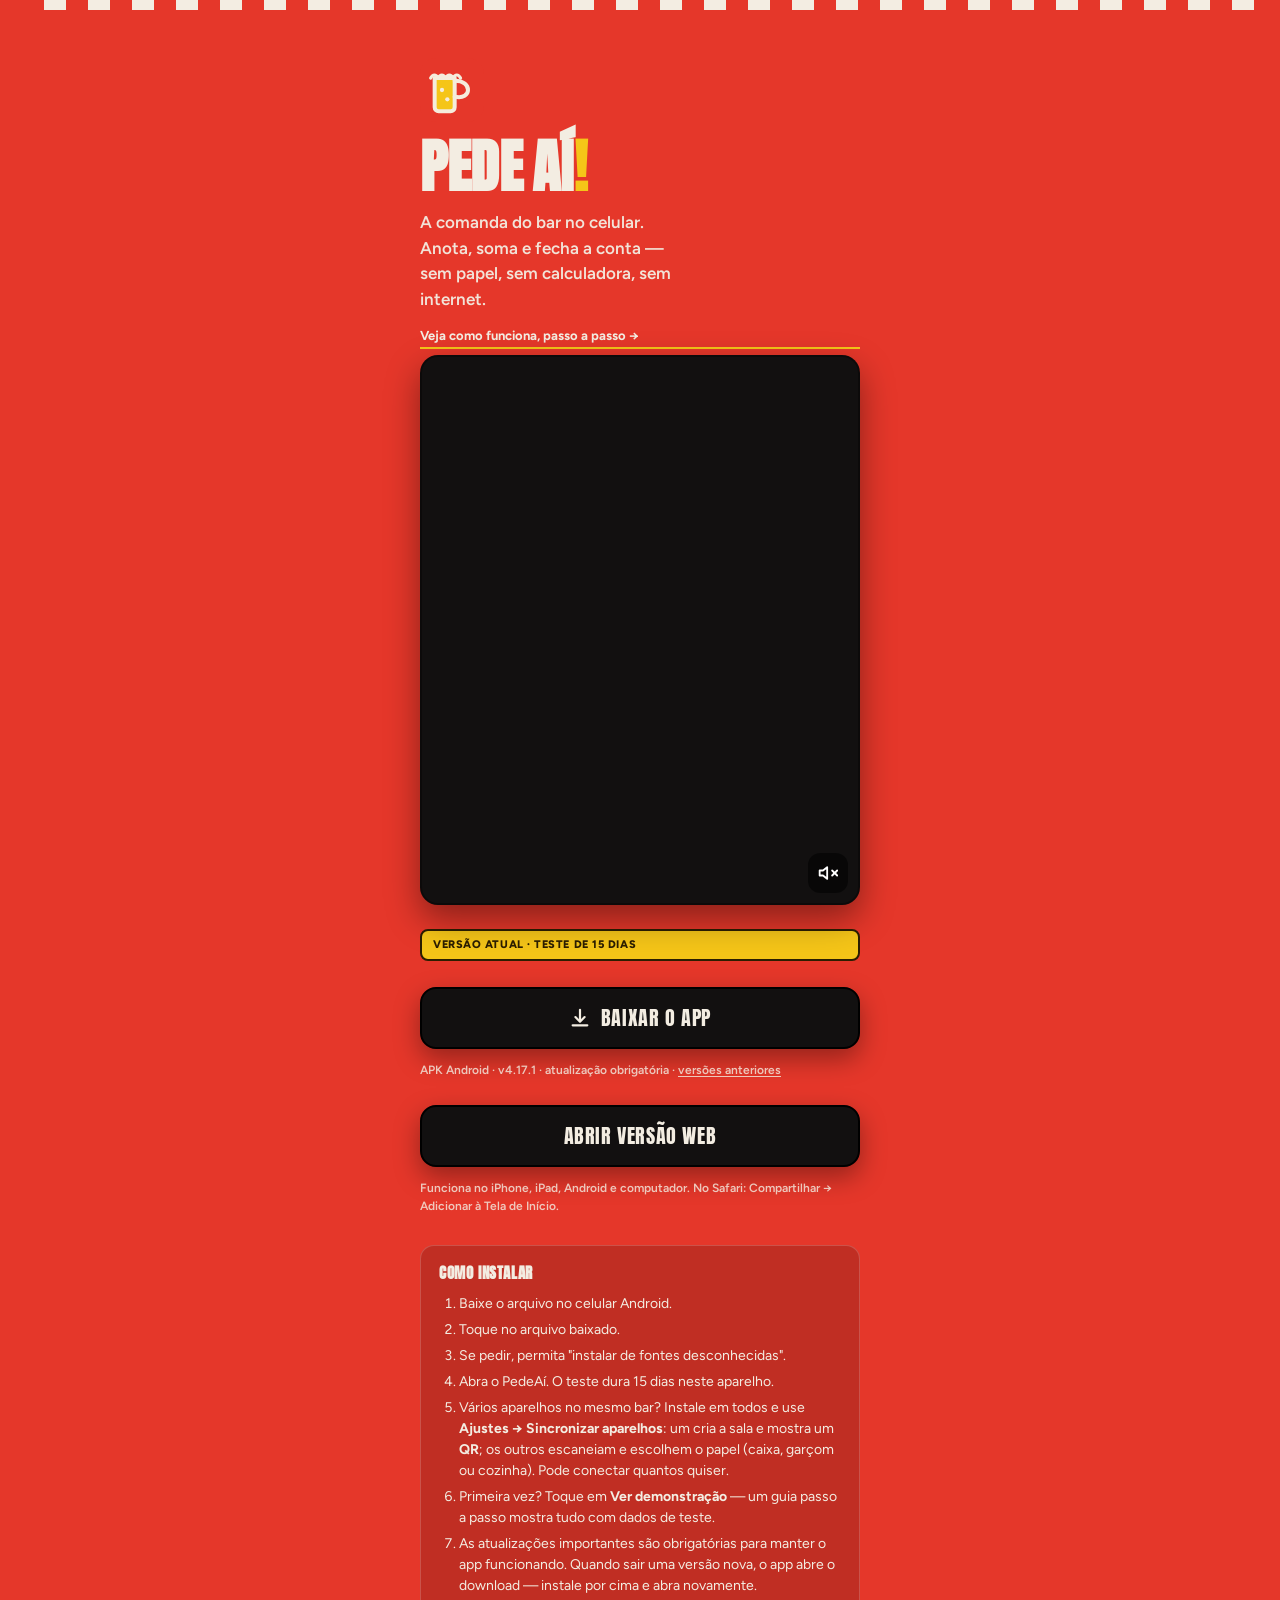
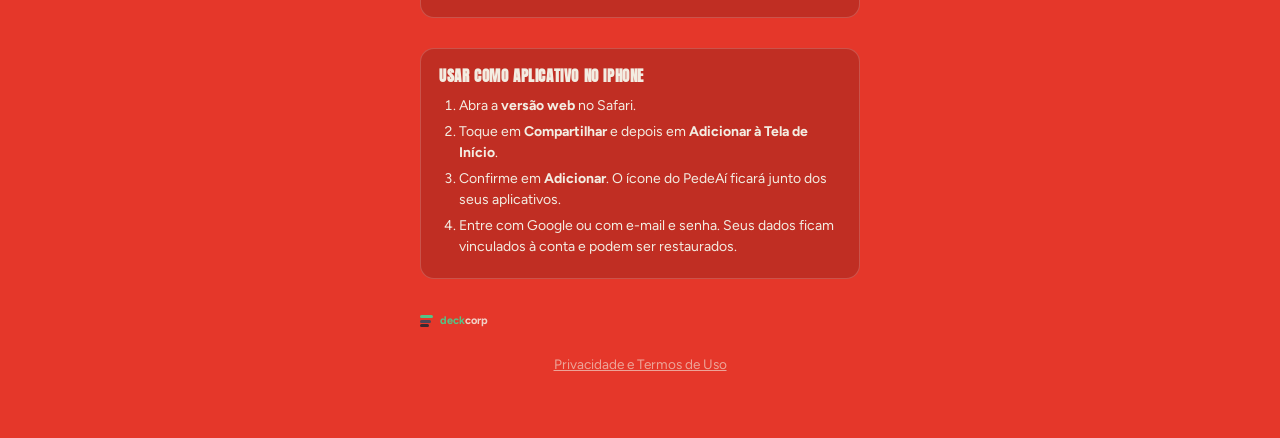
==== index.html @ 2c69c9e6 "release: publicar web 4.17.1 sem demo e com QR real" ====
<!doctype html>
<html lang="pt-BR">
<head>
<meta charset="utf-8" />
<meta name="viewport" content="width=device-width, initial-scale=1" />
<title>PedeAí — baixar</title>
<link rel="canonical" href="https://pedeai.deckcorp.com.br/" />
<meta name="description" content="PedeAí — comanda digital para Android e iPhone. Use pela web ou baixe o APK de teste." />
<meta name="theme-color" content="#e5372a" />
<link rel="manifest" href="manifest.webmanifest" />
<link rel="icon" href="icon.svg" type="image/svg+xml" />
<link rel="preconnect" href="https://fonts.googleapis.com" />
<link rel="preconnect" href="https://fonts.gstatic.com" crossorigin />
<link rel="stylesheet" href="https://fonts.googleapis.com/css2?family=Anton&family=Figtree:wght@400;600;700;800;900&display=swap" />
<style>
  :root { --red:#e5372a; --red-deep:#c22a1e; --ink:#121010; --bone:#f3ede2; --bone-dim:#c9beac; --yellow:#f5c518; --yellow-ink:#2c1e00; }
  * { box-sizing:border-box; -webkit-tap-highlight-color:transparent; }
  html,body { margin:0; min-height:100%; }
  body {
    background:var(--red); color:var(--bone);
    font-family:"Figtree",system-ui,-apple-system,"Segoe UI",Roboto,sans-serif;
    line-height:1.5; -webkit-font-smoothing:antialiased;
    display:flex; flex-direction:column; align-items:center;
    padding:0 22px calc(40px + env(safe-area-inset-bottom));
  }
  .awning { align-self:stretch; height:10px; background:repeating-linear-gradient(90deg,var(--red) 0 22px,#f3ede2 22px 44px); }
  main { width:100%; max-width:440px; flex:1; display:flex; flex-direction:column; justify-content:center; padding-top:48px; }
  .mark { width:64px; height:64px; }
  .promo { position:relative; width:100%; margin:6px 0 4px; border-radius:18px; overflow:hidden;
    border:2px solid rgba(0,0,0,.35); box-shadow:0 14px 34px rgba(0,0,0,.4); background:var(--ink); aspect-ratio:1080/1350; }
  .promo video { width:100%; height:100%; display:block; object-fit:cover; }
  .promo .sound { position:absolute; right:10px; bottom:10px; width:40px; height:40px; border-radius:12px;
    border:none; background:rgba(0,0,0,.55); color:#fff; display:grid; place-items:center; cursor:pointer; }
  .promo .sound svg { width:20px; height:20px; }
  h1 { font-family:"Anton",sans-serif; text-transform:uppercase; font-size:clamp(40px,12.5vw,58px); line-height:1; letter-spacing:-.005em; margin:16px 0 0; white-space:nowrap; }
  h1 .sp { margin-left:.16em; }
  h1 .bang { color:var(--yellow); margin-left:.02em; }
  .tag { font-size:17px; font-weight:600; margin:14px 0 0; max-width:24ch; opacity:.95; }
  .chip { display:inline-block; margin-top:20px; background:var(--yellow); color:var(--yellow-ink);
    font-weight:800; font-size:11px; text-transform:uppercase; letter-spacing:.05em; padding:6px 11px; border-radius:8px; border:2px solid var(--yellow-ink); }
  .btn {
    display:flex; align-items:center; justify-content:center; gap:10px;
    margin-top:26px; width:100%; min-height:62px; border-radius:16px;
    background:var(--ink); color:var(--bone); border:2px solid #000;
    font-family:"Anton",sans-serif; text-transform:uppercase; letter-spacing:.03em; font-size:20px;
    text-decoration:none; box-shadow:0 10px 26px rgba(0,0,0,.35); transition:transform .1s;
  }
  .btn:active { transform:translateY(2px) scale(.99); }
  .btn svg { width:22px; height:22px; }
  .meta { margin-top:12px; font-size:12px; opacity:.8; font-weight:600; }
  .meta a { color:inherit; text-decoration:underline; text-underline-offset:2px; }
  .how { margin-top:30px; background:rgba(0,0,0,.16); border:1px solid rgba(255,255,255,.18); border-radius:14px; padding:16px 18px; }
  .how h2 { font-family:"Anton",sans-serif; text-transform:uppercase; font-size:15px; letter-spacing:.04em; margin:0 0 8px; }
  .how ol { margin:0; padding-left:20px; font-size:14px; }
  .how li { margin:5px 0; }
  .guide-link { margin-top:14px; font-size:13px; font-weight:700; color:var(--bone); text-decoration:none; border-bottom:2px solid var(--yellow); padding-bottom:1px; }
  .foot { margin-top:34px; display:flex; align-items:center; gap:7px; font-size:11px; font-weight:700; opacity:.85; }
  .foot .dm { display:flex; flex-direction:column; gap:1.5px; }
  .foot .dm i { display:block; height:3px; border-radius:2px; }
  .foot .dm i:nth-child(1){ width:13px; background:#3ddc97; }
  .foot .dm i:nth-child(2){ width:11px; background:#33475e; }
  .foot .dm i:nth-child(3){ width:9px; background:#1c2733; }
  .foot .g { color:#3ddc97; }
  @media (prefers-reduced-motion:reduce){ .btn{transition:none} }
</style>
</head>
<body>
<div class="awning"></div>
<main>
  <svg class="mark" viewBox="0 0 48 48" aria-hidden="true">
    <rect width="48" height="48" rx="12" fill="#e5372a"/>
    <g stroke="#f5ecdc" stroke-width="3" stroke-linejoin="round" stroke-linecap="round" fill="none">
      <path d="M11 15h15v22a3 3 0 0 1-3 3h-9a3 3 0 0 1-3-3z" fill="#f5c518"/>
      <path d="M26 17c7 0 10 3.5 10 7s-3.5 6.5-10 5"/>
      <path d="M8 15c1.6-3 4-3 5.6 0 1.6-3 4-3 5.6 0 1.6-3 4-3 5.6 0 1.6-3 4-3 5.6 0" stroke-width="2.4"/>
      <circle cx="16.5" cy="24" r="1.6" fill="#f5ecdc" stroke="none"/>
      <circle cx="20.5" cy="31" r="1.6" fill="#f5ecdc" stroke="none"/>
    </g>
  </svg>
  <h1>Pede<span class="sp">A&iacute;<span class="bang">!</span></span></h1>
  <p class="tag">A comanda do bar no celular. Anota, soma e fecha a conta — sem papel, sem calculadora, sem internet.</p>
  <a class="guide-link" href="guia.html">Veja como funciona, passo a passo →</a>

  <div class="promo">
    <video id="promo" src="promo.mp4" poster="promo-poster.jpg" autoplay muted loop playsinline preload="metadata"></video>
    <button class="sound" id="sound" aria-label="Ativar som">
      <svg viewBox="0 0 24 24" fill="none" stroke="currentColor" stroke-width="2.2" stroke-linecap="round" stroke-linejoin="round"><path d="M11 5 6 9H2v6h4l5 4z"/><line x1="23" y1="9" x2="17" y2="15"/><line x1="17" y1="9" x2="23" y2="15"/></svg>
    </button>
  </div>

  <span class="chip">Versão atual · teste de 15 dias</span>

  <a class="btn" href="pedeai-latest.apk" download="PedeAi-v4.17.1.apk">
    <svg viewBox="0 0 24 24" fill="none" stroke="currentColor" stroke-width="2.4" stroke-linecap="round" stroke-linejoin="round"><path d="M12 3v12"/><path d="M7 11l5 5 5-5"/><path d="M4 20h16"/></svg>
    Baixar o app
  </a>
  <div class="meta">APK Android · v4.17.1 · atualização obrigatória · <a href="https://github.com/deckcorp/pedeai/releases" rel="noopener">versões anteriores</a></div>

  <a class="btn" href="app/">Abrir versão web</a>
  <div class="meta">Funciona no iPhone, iPad, Android e computador. No Safari: Compartilhar → Adicionar à Tela de Início.</div>

  <div class="how">
    <h2>Como instalar</h2>
    <ol>
      <li>Baixe o arquivo no celular Android.</li>
      <li>Toque no arquivo baixado.</li>
      <li>Se pedir, permita "instalar de fontes desconhecidas".</li>
      <li>Abra o PedeAí. O teste dura 15 dias neste aparelho.</li>
      <li>Vários aparelhos no mesmo bar? Instale em todos e use <b>Ajustes → Sincronizar aparelhos</b>: um cria a sala e mostra um <b>QR</b>; os outros escaneiam e escolhem o papel (caixa, garçom ou cozinha). Pode conectar quantos quiser.</li>
      <li>Primeira vez? Toque em <b>Ver demonstração</b> — um guia passo a passo mostra tudo com dados de teste.</li>
      <li>As atualizações importantes são obrigatórias para manter o app funcionando. Quando sair uma versão nova, o app abre o download — instale por cima e abra novamente.</li>
    </ol>
  </div>

  <div class="how">
    <h2>Usar como aplicativo no iPhone</h2>
    <ol>
      <li>Abra a <b>versão web</b> no Safari.</li>
      <li>Toque em <b>Compartilhar</b> e depois em <b>Adicionar à Tela de Início</b>.</li>
      <li>Confirme em <b>Adicionar</b>. O ícone do PedeAí ficará junto dos seus aplicativos.</li>
      <li>Entre com Google ou com e-mail e senha. Seus dados ficam vinculados à conta e podem ser restaurados.</li>
    </ol>
  </div>

  <div class="foot">
    <span class="dm"><i></i><i></i><i></i></span>
    <span><span class="g">deck</span>corp</span>
  </div>
</main>
<script>
  (function () {
    var v = document.getElementById('promo'), b = document.getElementById('sound');
    if (!v || !b) return;
    var on = false;
    b.onclick = function () {
      on = !on; v.muted = !on;
      if (on) { v.currentTime = 0; v.play(); }
      b.querySelector('svg').innerHTML = on
        ? '<path d="M11 5 6 9H2v6h4l5 4z"/><path d="M15.5 8.5a5 5 0 0 1 0 7"/><path d="M18.5 5.5a9 9 0 0 1 0 13"/>'
        : '<path d="M11 5 6 9H2v6h4l5 4z"/><line x1="23" y1="9" x2="17" y2="15"/><line x1="17" y1="9" x2="23" y2="15"/>';
      b.setAttribute('aria-label', on ? 'Desativar som' : 'Ativar som');
    };
    v.addEventListener('click', function () { b.click(); });
  })();
</script>
<footer style="text-align:center;padding:24px 16px;opacity:.6;font-size:.85em">
  <a href="privacidade.html" style="color:inherit">Privacidade e Termos de Uso</a>
</footer>
</body>
</html>
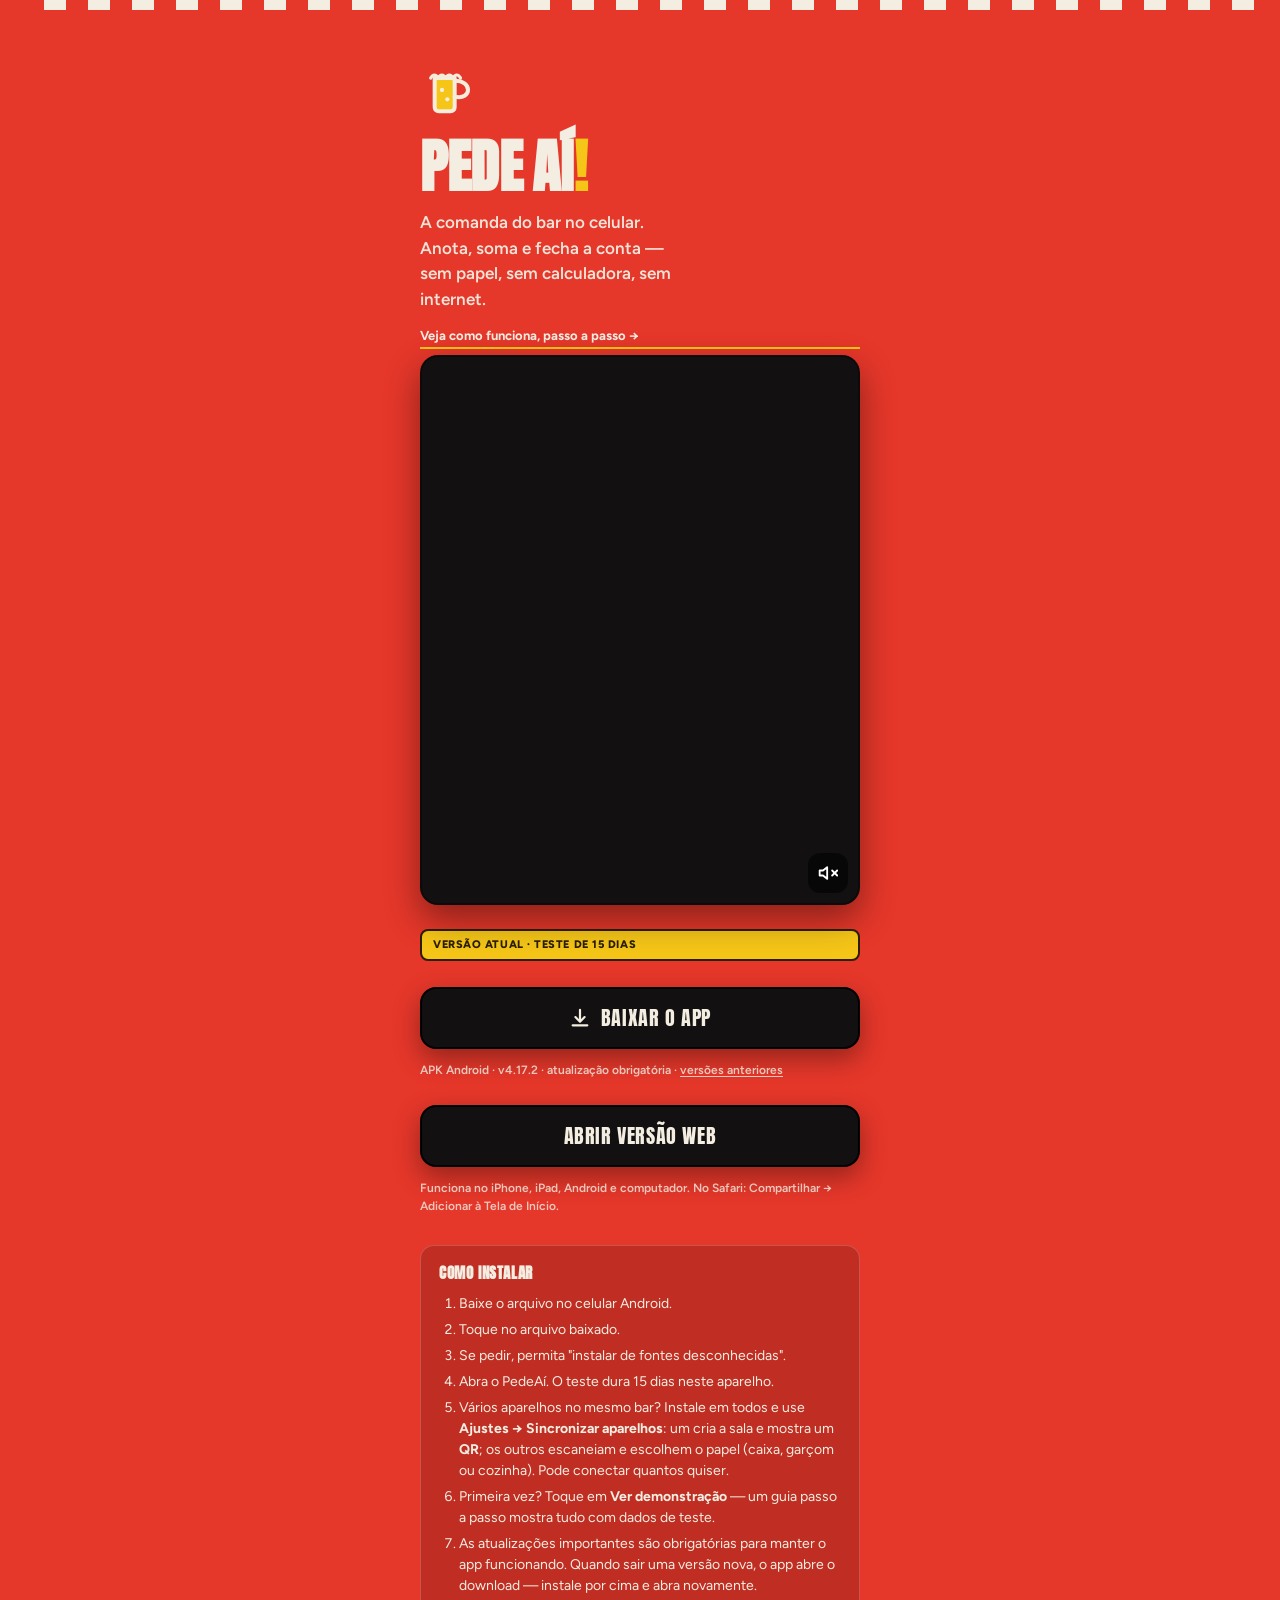
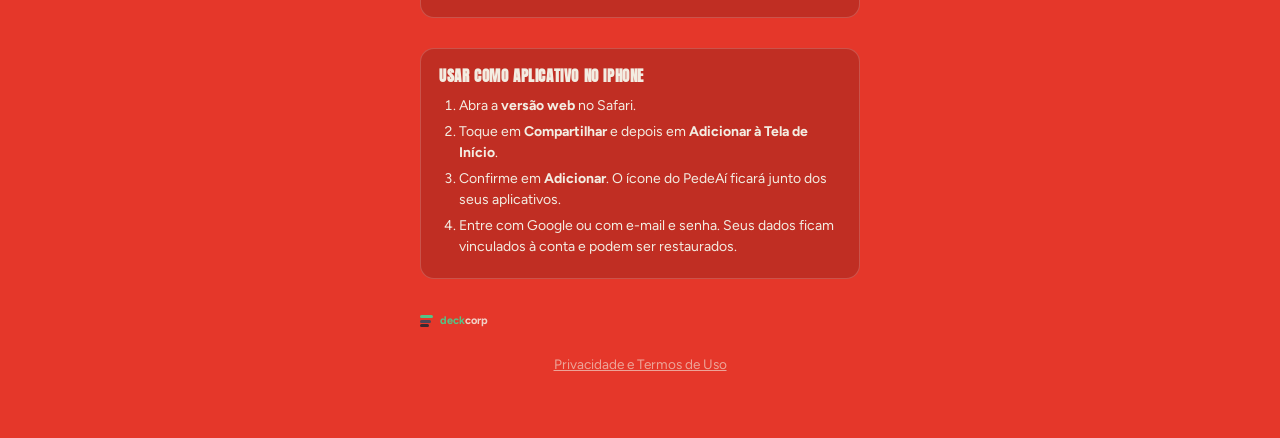
==== commit 7148cda6: "release: corrigir emissão de QR para mesas novas 4.17.2" ====
--- a/index.html
+++ b/index.html
@@ -90,11 +90,11 @@
 
   <span class="chip">Versão atual · teste de 15 dias</span>
 
-  <a class="btn" href="pedeai-latest.apk" download="PedeAi-v4.17.1.apk">
+  <a class="btn" href="pedeai-4.17.1.apk" download="PedeAi-v4.17.2.apk">
     <svg viewBox="0 0 24 24" fill="none" stroke="currentColor" stroke-width="2.4" stroke-linecap="round" stroke-linejoin="round"><path d="M12 3v12"/><path d="M7 11l5 5 5-5"/><path d="M4 20h16"/></svg>
     Baixar o app
   </a>
-  <div class="meta">APK Android · v4.17.1 · atualização obrigatória · <a href="https://github.com/deckcorp/pedeai/releases" rel="noopener">versões anteriores</a></div>
+  <div class="meta">APK Android · v4.17.2 · atualização obrigatória · <a href="https://github.com/deckcorp/pedeai/releases" rel="noopener">versões anteriores</a></div>
 
   <a class="btn" href="app/">Abrir versão web</a>
   <div class="meta">Funciona no iPhone, iPad, Android e computador. No Safari: Compartilhar → Adicionar à Tela de Início.</div>
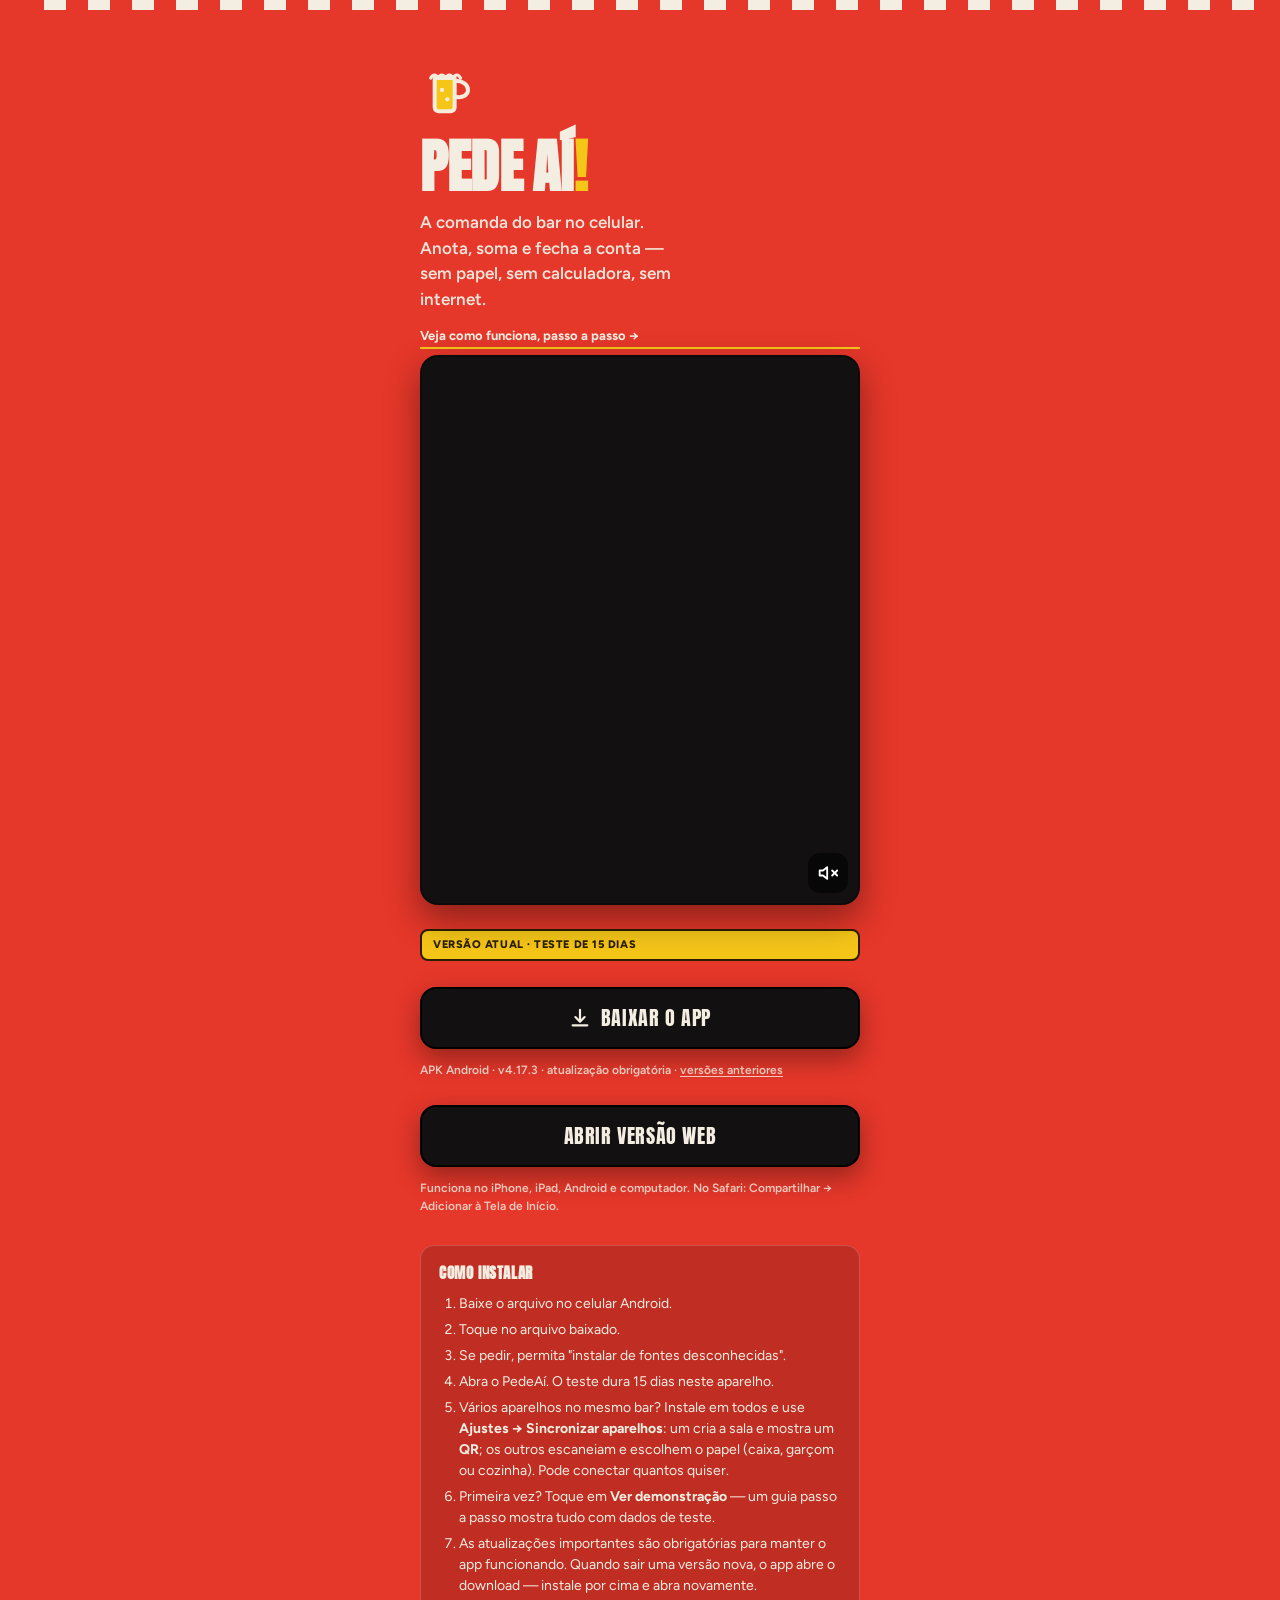
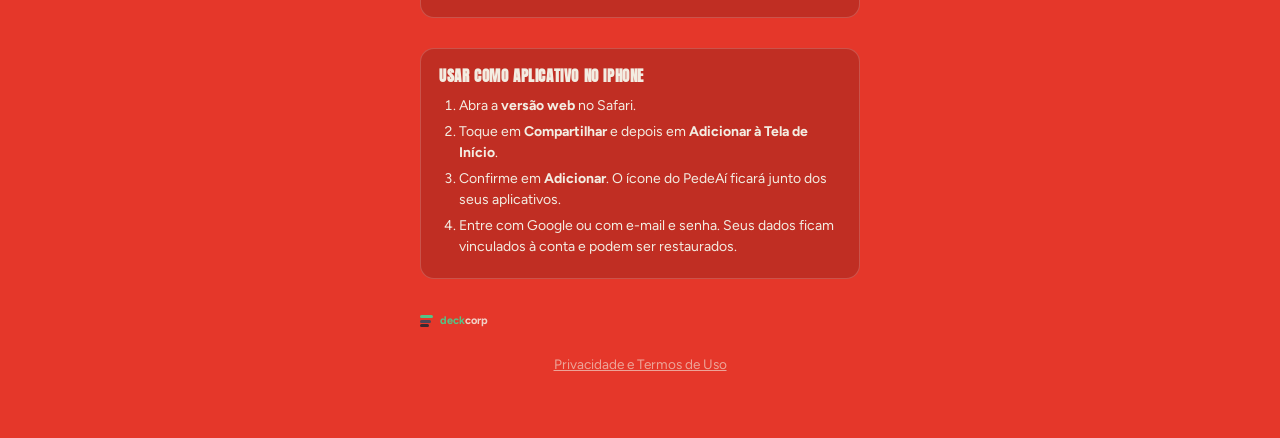
==== commit 174631a9: "release: publicar PedeAí 4.17.3" ====
--- a/index.html
+++ b/index.html
@@ -90,11 +90,11 @@
 
   <span class="chip">Versão atual · teste de 15 dias</span>
 
-  <a class="btn" href="pedeai-4.17.1.apk" download="PedeAi-v4.17.2.apk">
+  <a class="btn" href="pedeai-4.17.3.apk" download="PedeAi-v4.17.3.apk">
     <svg viewBox="0 0 24 24" fill="none" stroke="currentColor" stroke-width="2.4" stroke-linecap="round" stroke-linejoin="round"><path d="M12 3v12"/><path d="M7 11l5 5 5-5"/><path d="M4 20h16"/></svg>
     Baixar o app
   </a>
-  <div class="meta">APK Android · v4.17.2 · atualização obrigatória · <a href="https://github.com/deckcorp/pedeai/releases" rel="noopener">versões anteriores</a></div>
+  <div class="meta">APK Android · v4.17.3 · atualização obrigatória · <a href="https://github.com/deckcorp/pedeai/releases" rel="noopener">versões anteriores</a></div>
 
   <a class="btn" href="app/">Abrir versão web</a>
   <div class="meta">Funciona no iPhone, iPad, Android e computador. No Safari: Compartilhar → Adicionar à Tela de Início.</div>
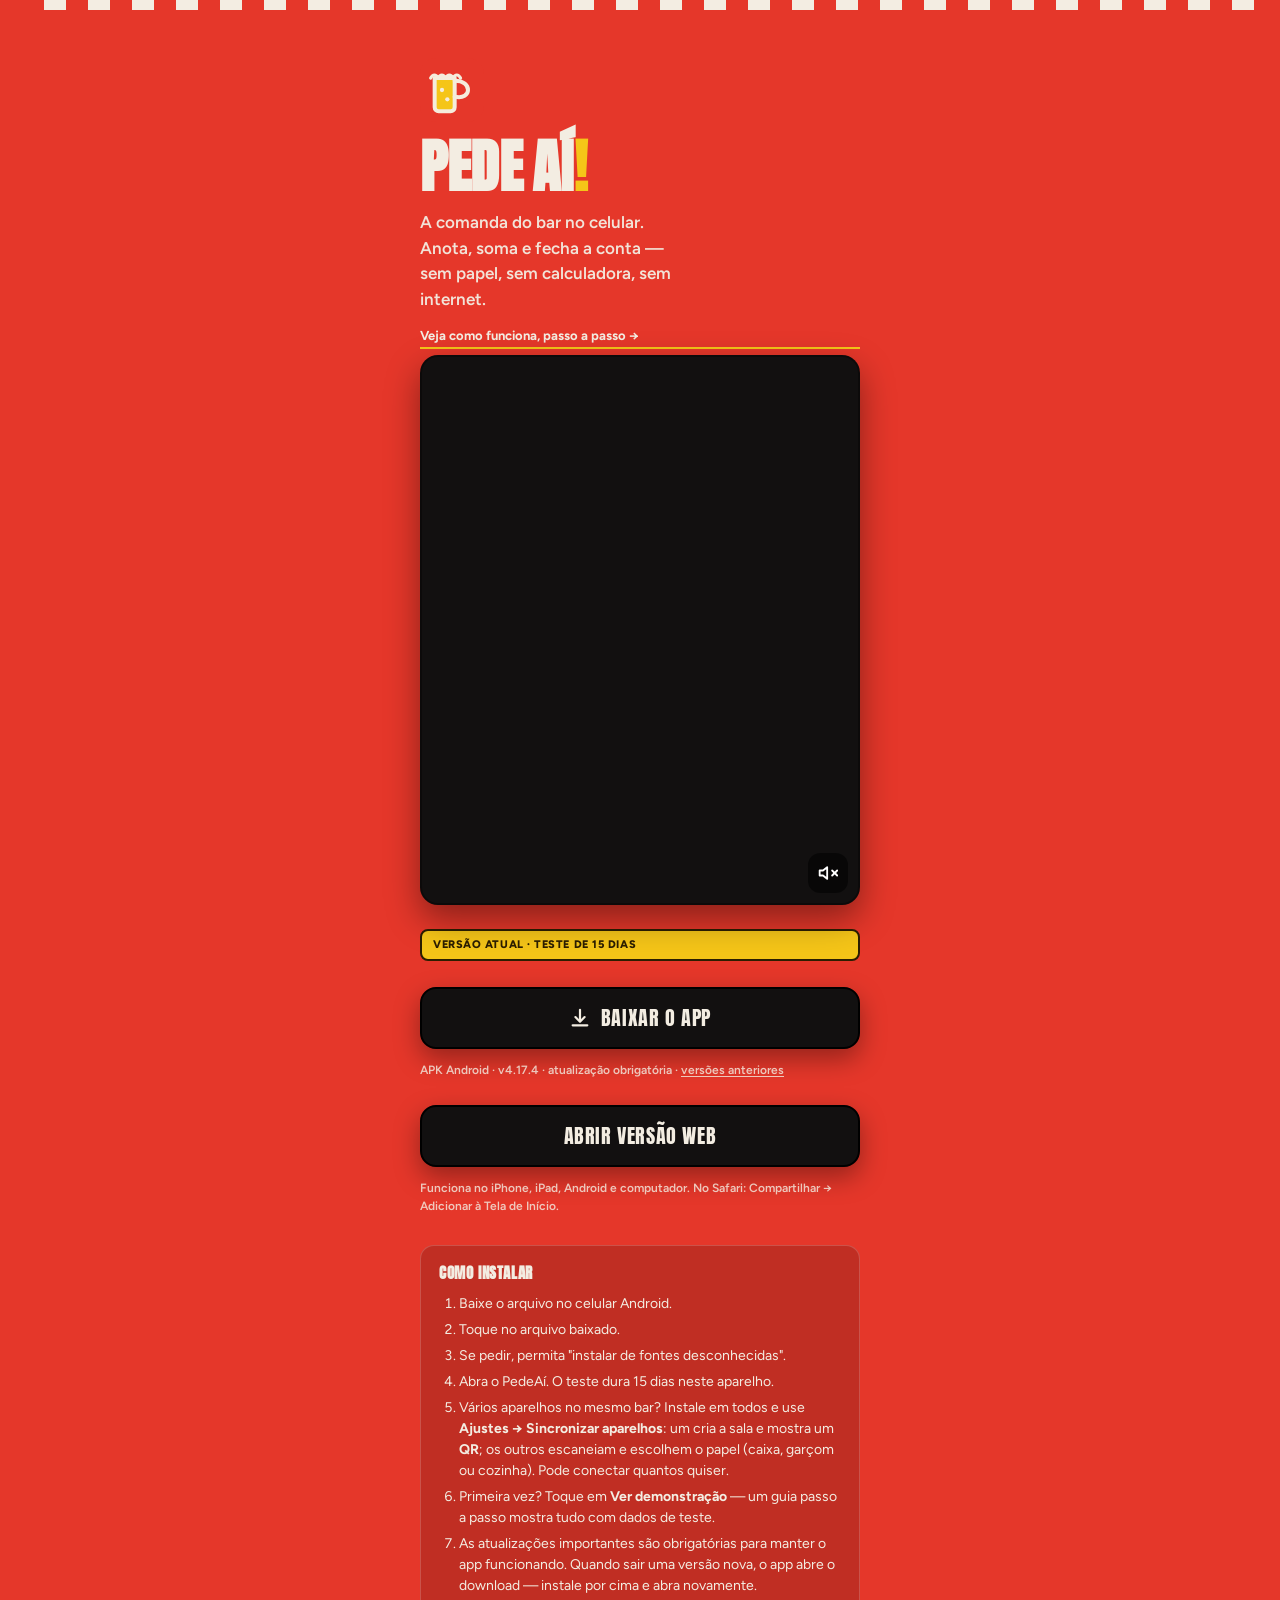
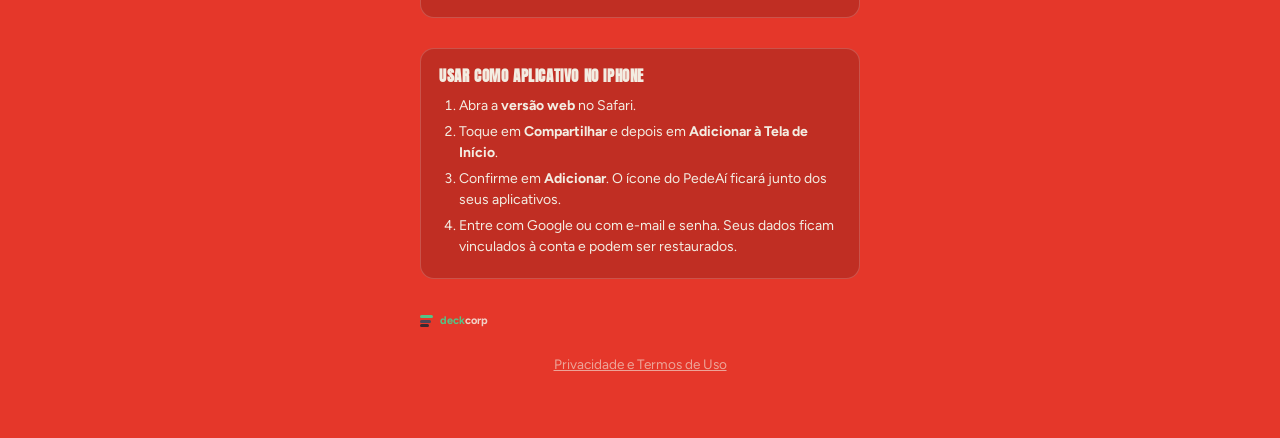
==== commit 1fb8ae8d: "release: publicar PedeAí 4.17.4" ====
--- a/index.html
+++ b/index.html
@@ -90,11 +90,11 @@
 
   <span class="chip">Versão atual · teste de 15 dias</span>
 
-  <a class="btn" href="pedeai-4.17.3.apk" download="PedeAi-v4.17.3.apk">
+  <a class="btn" href="pedeai-4.17.4.apk" download="PedeAi-v4.17.4.apk">
     <svg viewBox="0 0 24 24" fill="none" stroke="currentColor" stroke-width="2.4" stroke-linecap="round" stroke-linejoin="round"><path d="M12 3v12"/><path d="M7 11l5 5 5-5"/><path d="M4 20h16"/></svg>
     Baixar o app
   </a>
-  <div class="meta">APK Android · v4.17.3 · atualização obrigatória · <a href="https://github.com/deckcorp/pedeai/releases" rel="noopener">versões anteriores</a></div>
+  <div class="meta">APK Android · v4.17.4 · atualização obrigatória · <a href="https://github.com/deckcorp/pedeai/releases" rel="noopener">versões anteriores</a></div>
 
   <a class="btn" href="app/">Abrir versão web</a>
   <div class="meta">Funciona no iPhone, iPad, Android e computador. No Safari: Compartilhar → Adicionar à Tela de Início.</div>
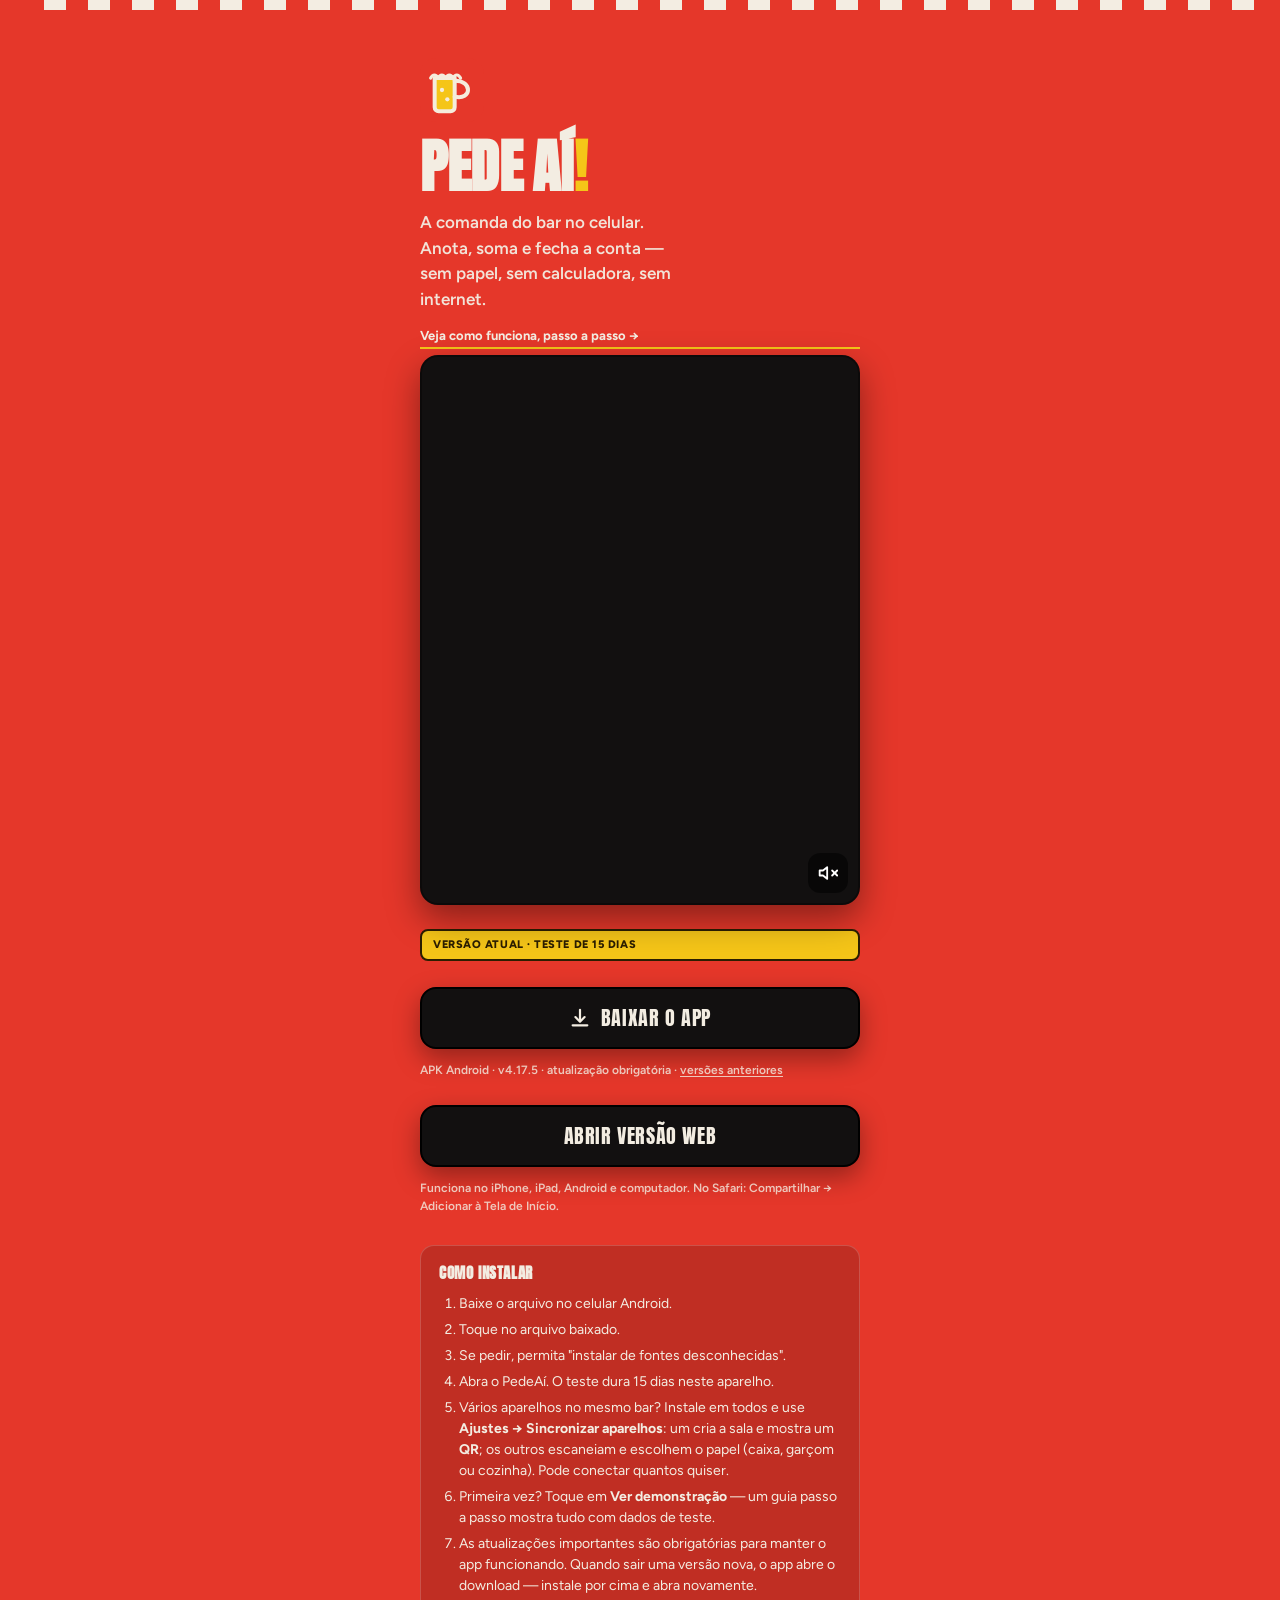
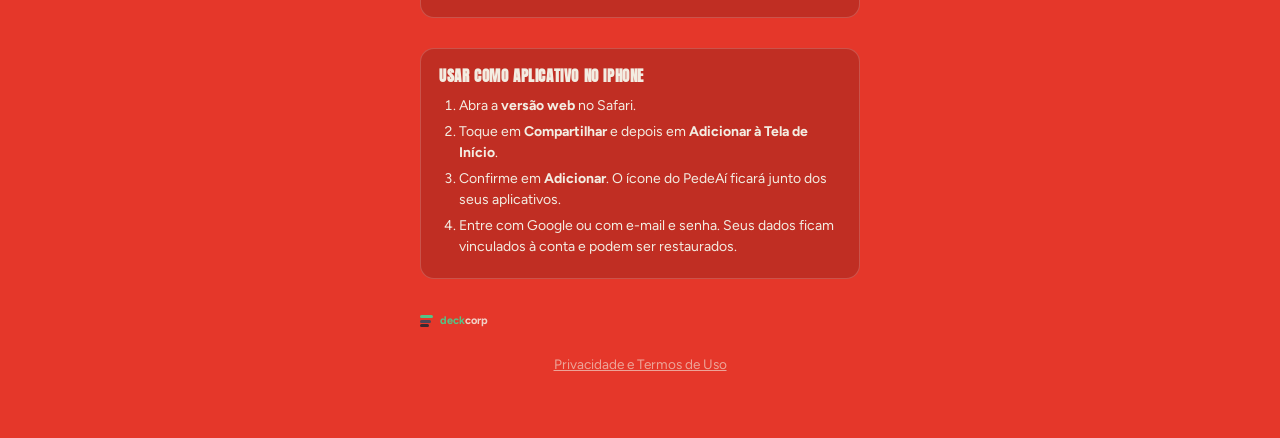
==== commit ed9816e2: "release: publicar PedeAí 4.17.5" ====
--- a/index.html
+++ b/index.html
@@ -90,11 +90,11 @@
 
   <span class="chip">Versão atual · teste de 15 dias</span>
 
-  <a class="btn" href="pedeai-4.17.4.apk" download="PedeAi-v4.17.4.apk">
+  <a class="btn" href="pedeai-4.17.5.apk" download="PedeAi-v4.17.5.apk">
     <svg viewBox="0 0 24 24" fill="none" stroke="currentColor" stroke-width="2.4" stroke-linecap="round" stroke-linejoin="round"><path d="M12 3v12"/><path d="M7 11l5 5 5-5"/><path d="M4 20h16"/></svg>
     Baixar o app
   </a>
-  <div class="meta">APK Android · v4.17.4 · atualização obrigatória · <a href="https://github.com/deckcorp/pedeai/releases" rel="noopener">versões anteriores</a></div>
+  <div class="meta">APK Android · v4.17.5 · atualização obrigatória · <a href="https://github.com/deckcorp/pedeai/releases" rel="noopener">versões anteriores</a></div>
 
   <a class="btn" href="app/">Abrir versão web</a>
   <div class="meta">Funciona no iPhone, iPad, Android e computador. No Safari: Compartilhar → Adicionar à Tela de Início.</div>
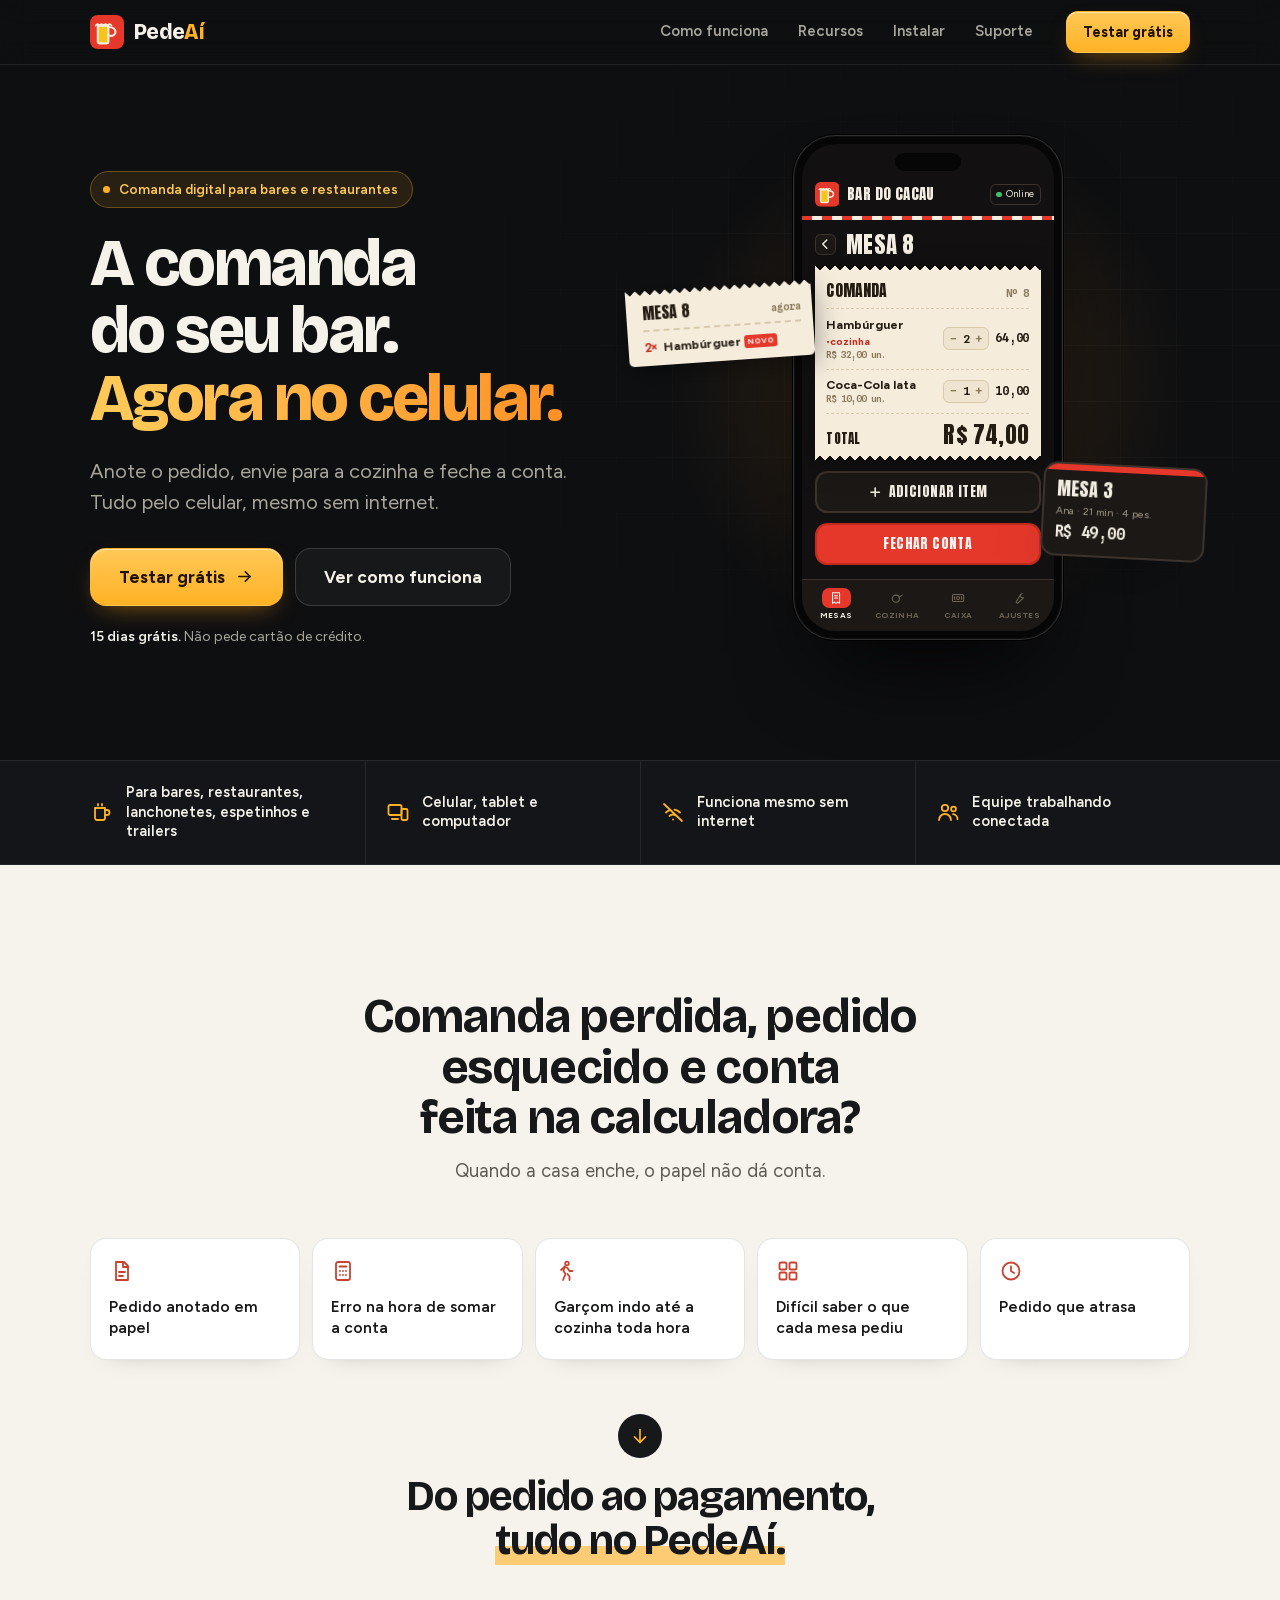
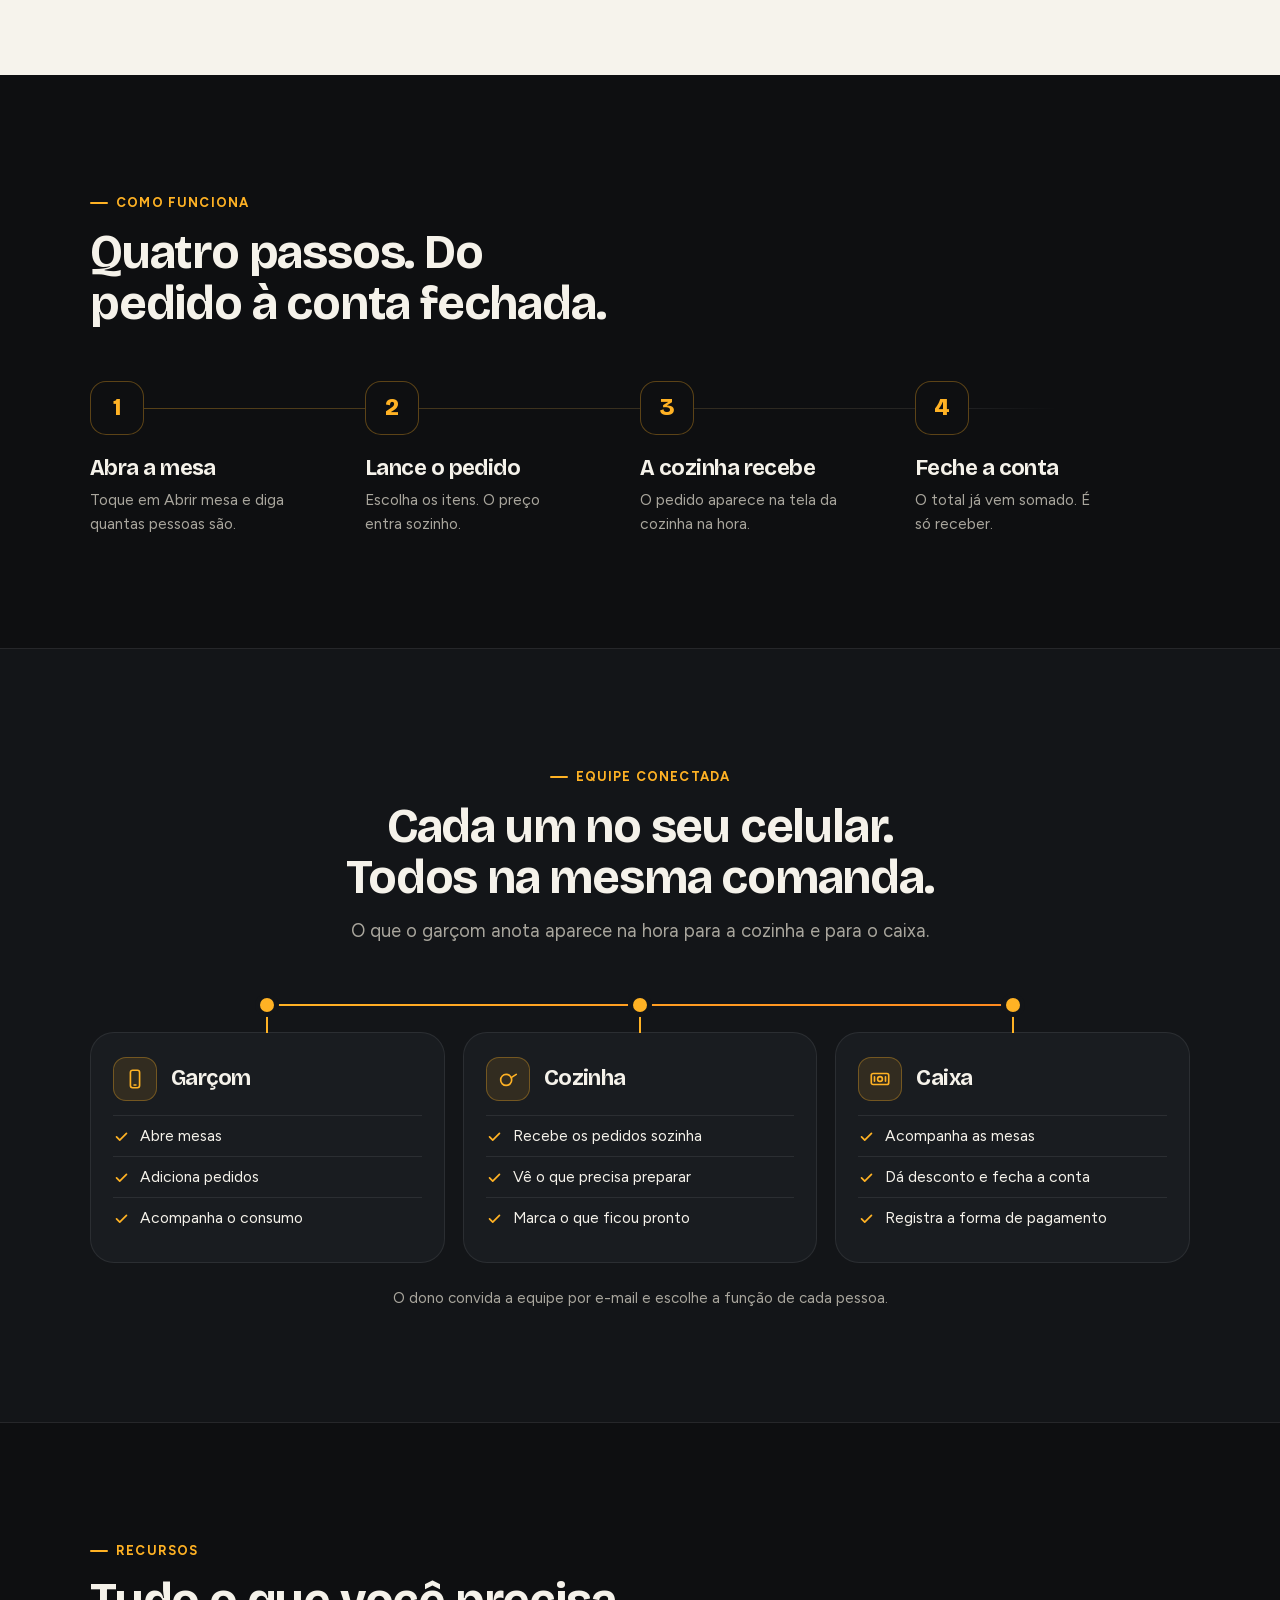
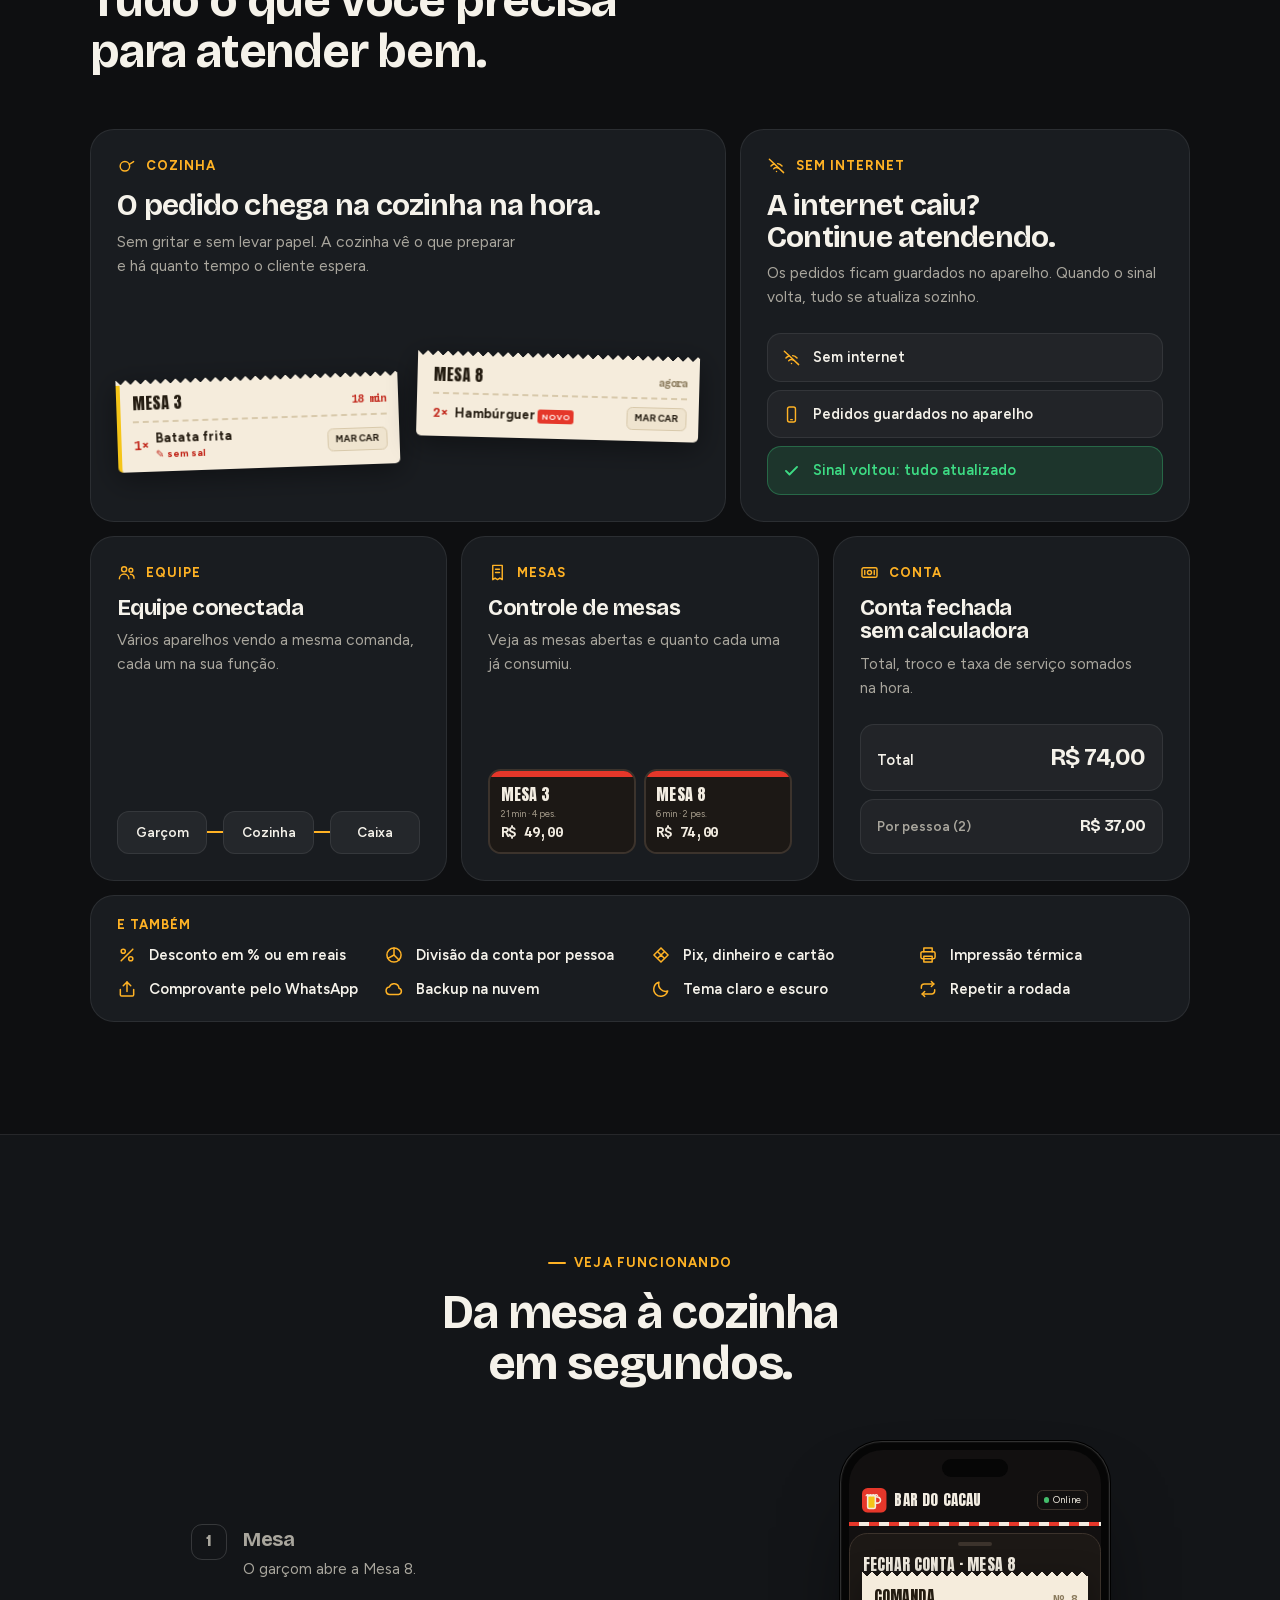
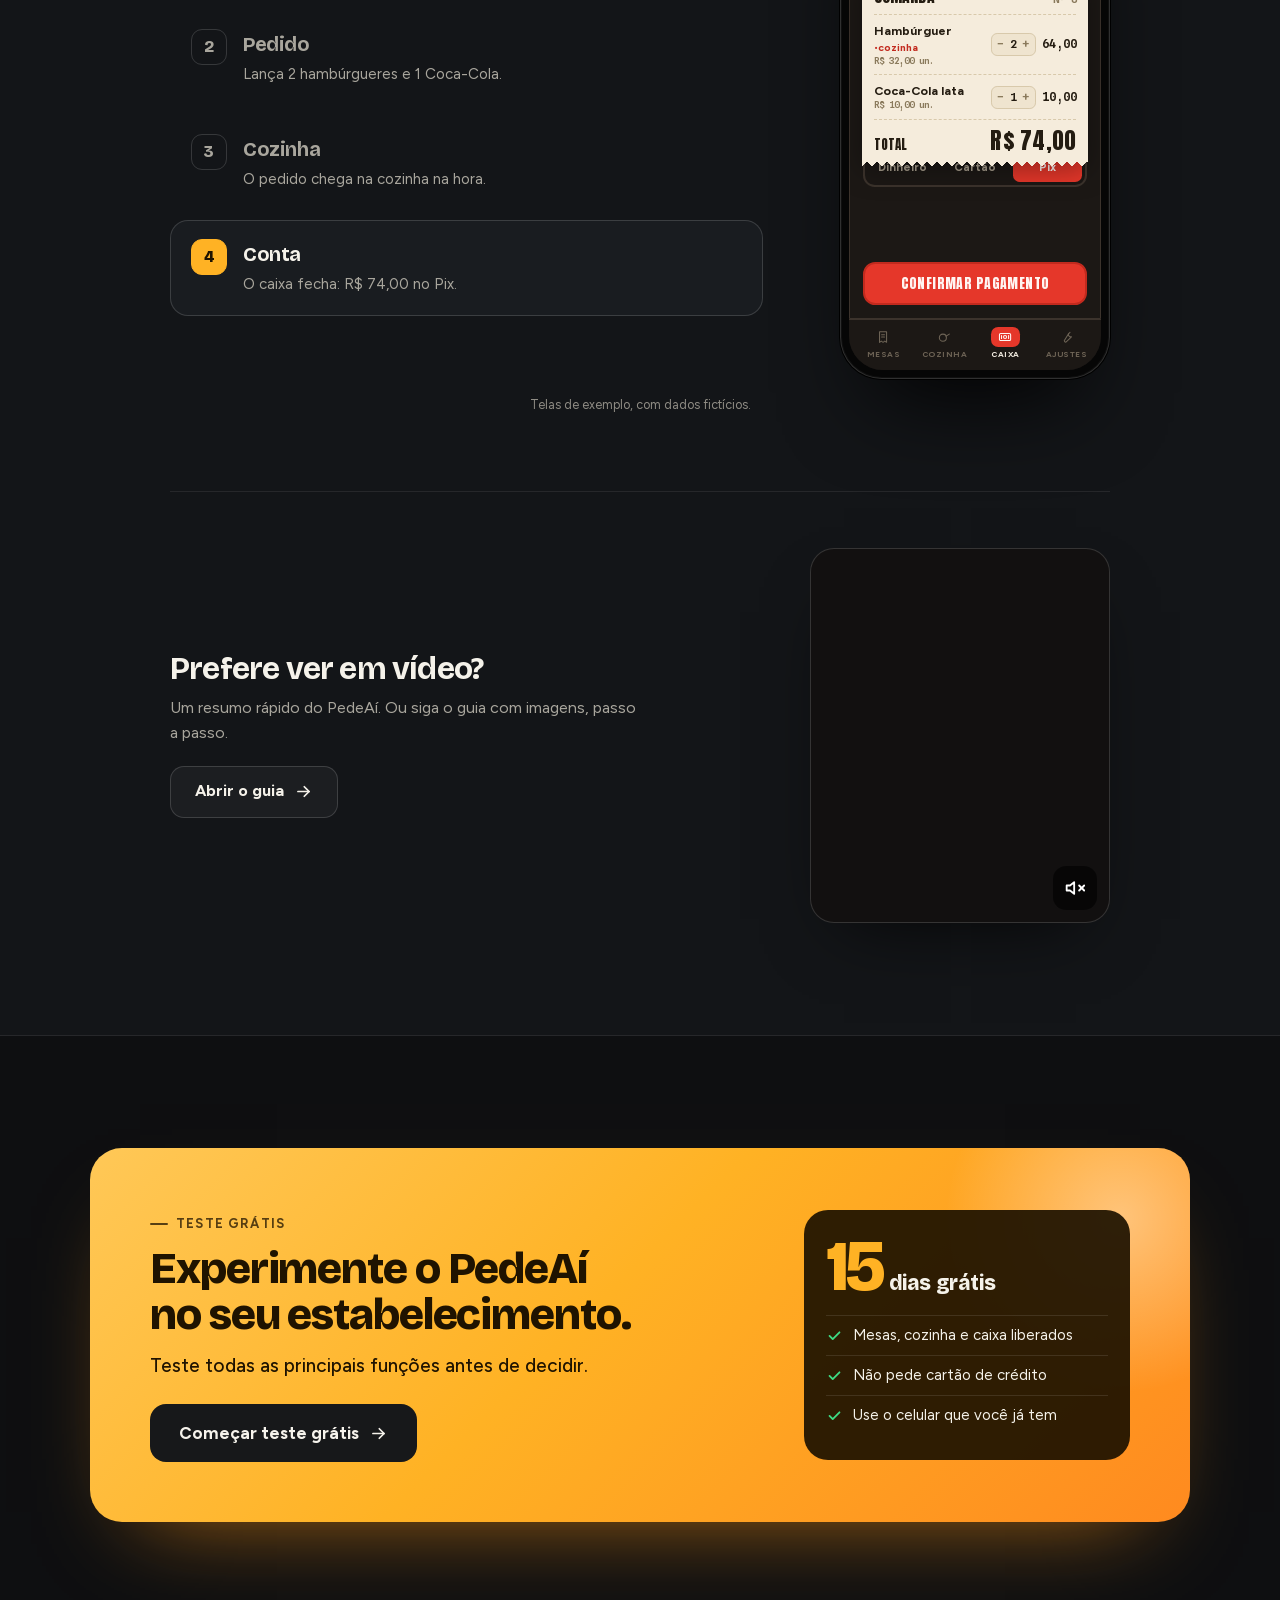
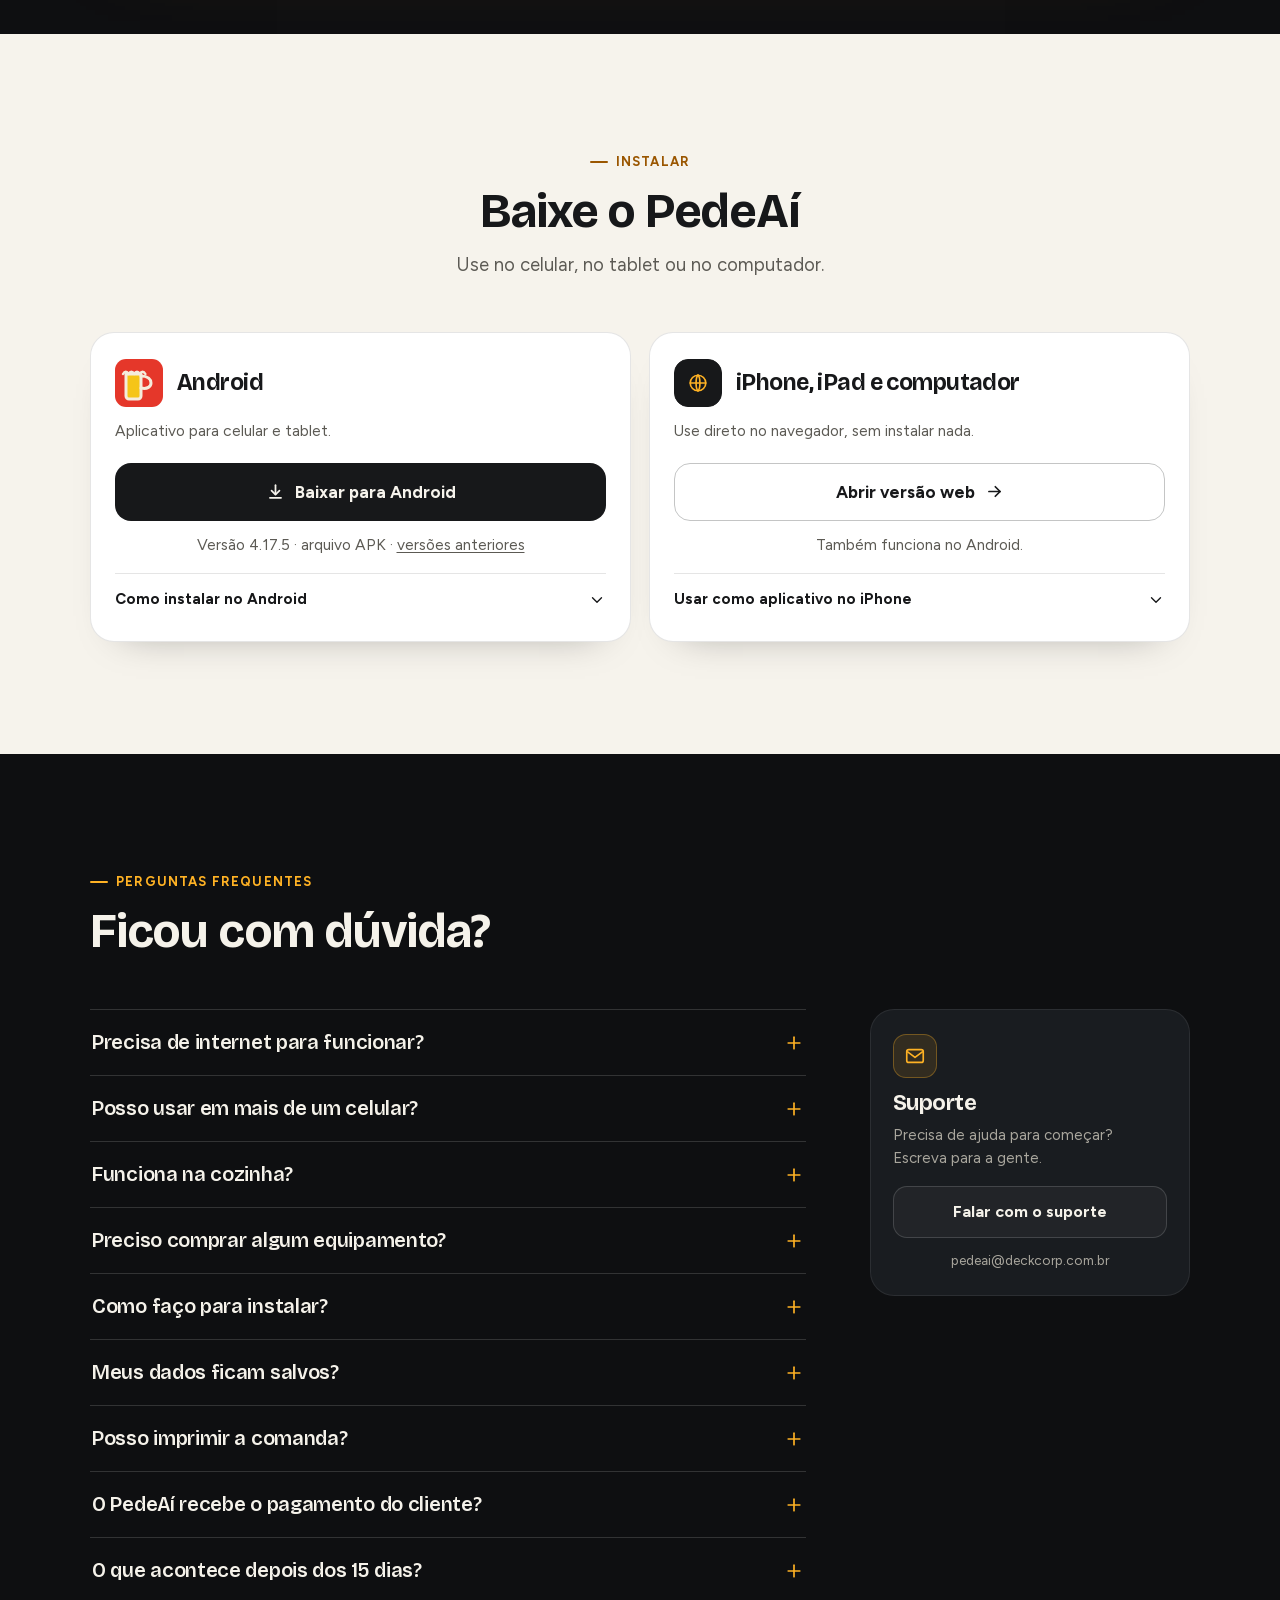
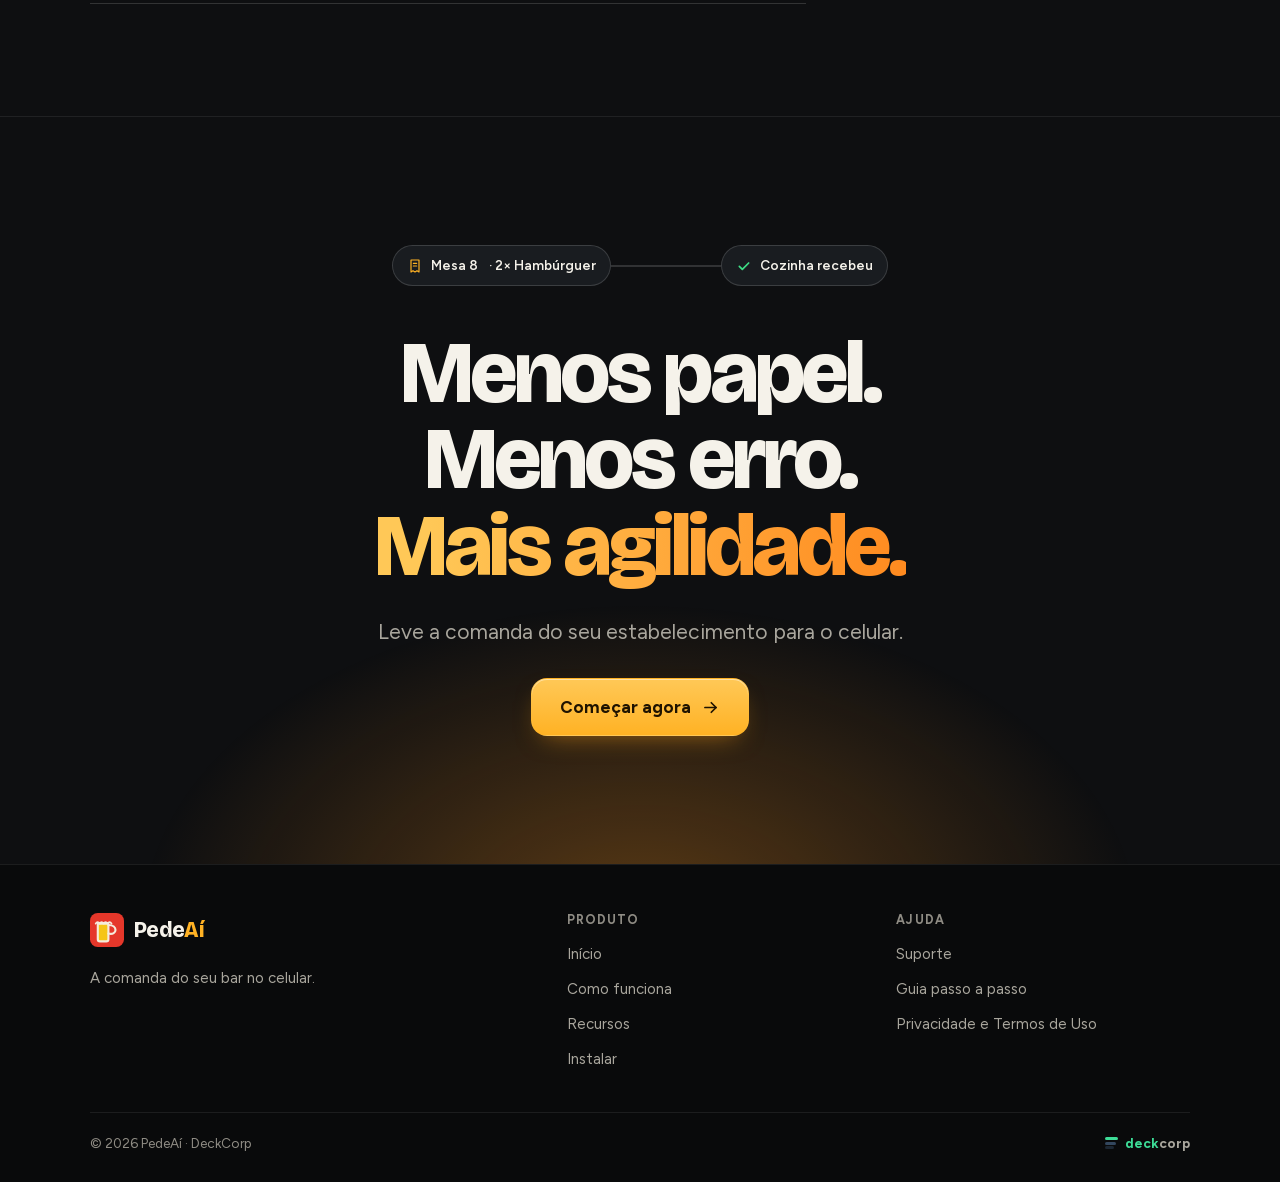
==== commit e91b1e43: "feat: refresh PedeAi landing and release infrastructure Landing nova (grafite + âmbar, telas fiéis a" ====
--- a/index.html
+++ b/index.html
@@ -2,149 +2,1225 @@
 <html lang="pt-BR">
 <head>
 <meta charset="utf-8" />
-<meta name="viewport" content="width=device-width, initial-scale=1" />
-<title>PedeAí — baixar</title>
+<meta name="viewport" content="width=device-width, initial-scale=1, viewport-fit=cover" />
+<title>PedeAí — Comanda digital para bares e restaurantes</title>
 <link rel="canonical" href="https://pedeai.deckcorp.com.br/" />
-<meta name="description" content="PedeAí — comanda digital para Android e iPhone. Use pela web ou baixe o APK de teste." />
-<meta name="theme-color" content="#e5372a" />
+<meta name="description" content="Controle mesas, pedidos, cozinha e fechamento de contas pelo celular. Simples, rápido e funciona mesmo sem internet. Teste grátis por 15 dias." />
+<meta name="theme-color" content="#0e0f11" />
+<meta property="og:type" content="website" />
+<meta property="og:locale" content="pt_BR" />
+<meta property="og:site_name" content="PedeAí" />
+<meta property="og:title" content="PedeAí — Comanda digital para bares e restaurantes" />
+<meta property="og:description" content="Controle mesas, pedidos, cozinha e fechamento de contas pelo celular. Simples, rápido e funciona mesmo sem internet." />
+<meta property="og:url" content="https://pedeai.deckcorp.com.br/" />
+<meta property="og:image" content="https://pedeai.deckcorp.com.br/og-image.jpg" />
+<meta property="og:image:width" content="1200" />
+<meta property="og:image:height" content="630" />
+<meta property="og:image:alt" content="PedeAí — a comanda do seu bar no celular. Celular mostrando a comanda da Mesa 8." />
+<meta name="twitter:card" content="summary_large_image" />
+<meta name="twitter:title" content="PedeAí — Comanda digital para bares e restaurantes" />
+<meta name="twitter:description" content="Controle mesas, pedidos, cozinha e fechamento de contas pelo celular. Simples, rápido e funciona mesmo sem internet." />
+<meta name="twitter:image" content="https://pedeai.deckcorp.com.br/og-image.jpg" />
 <link rel="manifest" href="manifest.webmanifest" />
 <link rel="icon" href="icon.svg" type="image/svg+xml" />
-<link rel="preconnect" href="https://fonts.googleapis.com" />
-<link rel="preconnect" href="https://fonts.gstatic.com" crossorigin />
-<link rel="stylesheet" href="https://fonts.googleapis.com/css2?family=Anton&family=Figtree:wght@400;600;700;800;900&display=swap" />
+<link rel="preload" href="fonts/bricolage-grotesque.woff2" as="font" type="font/woff2" crossorigin />
+<link rel="preload" href="fonts/figtree.woff2" as="font" type="font/woff2" crossorigin />
+<script>
+  // "js" liga as animações de entrada. Se o script principal não rodar em 4 s, desliga: o conteúdo nunca fica escondido.
+  document.documentElement.className = "js";
+  setTimeout(function () { if (!window.pedeaiOk) document.documentElement.className = ""; }, 4000);
+</script>
 <style>
-  :root { --red:#e5372a; --red-deep:#c22a1e; --ink:#121010; --bone:#f3ede2; --bone-dim:#c9beac; --yellow:#f5c518; --yellow-ink:#2c1e00; }
-  * { box-sizing:border-box; -webkit-tap-highlight-color:transparent; }
-  html,body { margin:0; min-height:100%; }
-  body {
-    background:var(--red); color:var(--bone);
-    font-family:"Figtree",system-ui,-apple-system,"Segoe UI",Roboto,sans-serif;
-    line-height:1.5; -webkit-font-smoothing:antialiased;
-    display:flex; flex-direction:column; align-items:center;
-    padding:0 22px calc(40px + env(safe-area-inset-bottom));
-  }
-  .awning { align-self:stretch; height:10px; background:repeating-linear-gradient(90deg,var(--red) 0 22px,#f3ede2 22px 44px); }
-  main { width:100%; max-width:440px; flex:1; display:flex; flex-direction:column; justify-content:center; padding-top:48px; }
-  .mark { width:64px; height:64px; }
-  .promo { position:relative; width:100%; margin:6px 0 4px; border-radius:18px; overflow:hidden;
-    border:2px solid rgba(0,0,0,.35); box-shadow:0 14px 34px rgba(0,0,0,.4); background:var(--ink); aspect-ratio:1080/1350; }
+  /* ---------- fontes: hospedadas aqui mesmo (pasta fonts/), sem chamada a servidor de terceiros ---------- */
+  @font-face { font-family:"Bricolage Grotesque"; src:url("fonts/bricolage-grotesque.woff2") format("woff2"); font-weight:500 800; font-stretch:100%; font-display:swap; }
+  @font-face { font-family:"Figtree"; src:url("fonts/figtree.woff2") format("woff2"); font-weight:400 700; font-display:swap; }
+  @font-face { font-family:"Anton"; src:url("fonts/anton.woff2") format("woff2"); font-weight:400; font-display:swap; }
+  @font-face { font-family:"Spline Sans Mono"; src:url("fonts/spline-sans-mono.woff2") format("woff2"); font-weight:600; font-display:swap; }
+  /* ---------- tokens da landing ---------- */
+  :root {
+    --bg:#0e0f11; --bg-2:#131518; --surface:#191c20; --surface-2:#20242a;
+    --fg:#f5f2ea; --mut:#a9a69d; --faint:#8f8c84;
+    --line:rgba(255,255,255,.08); --line-2:rgba(255,255,255,.15);
+    --amber:#ffb224; --amber-hi:#ffc857; --orange:#ff8a1f; --amber-ink:#1f1300; --accent:#ffb224;
+    --amber-soft:rgba(255,178,36,.11); --amber-line:rgba(255,178,36,.32);
+    --green:#3ddc84; --green-soft:rgba(61,220,132,.13);
+    --paper:#f6f3ec; --paper-card:#ffffff; --paper-fg:#17181a; --paper-mut:#5c5a54; --paper-line:rgba(23,24,26,.11); --paper-accent:#9a5600;
+    --f-title:"Bricolage Grotesque","Figtree",system-ui,-apple-system,"Segoe UI",Roboto,sans-serif;
+    --f-text:"Figtree",system-ui,-apple-system,"Segoe UI",Roboto,sans-serif;
+    --r:16px; --r-lg:24px; --r-xl:32px;
+    --gut:20px; --max:1140px; --sec:clamp(52px,9vw,112px);
+    --sh:0 30px 70px -34px rgba(0,0,0,.8); --sh-soft:0 14px 34px -22px rgba(0,0,0,.6);
+    --ease:cubic-bezier(.2,.7,.2,1);
+  }
+  /* ---------- tokens do aplicativo (iguais aos do app real; usados só nas telas de exemplo) ---------- */
+  .app {
+    --a-ink:#121010; --a-ink2:#1c1815; --a-ink3:#29231e; --a-line:#3c332c; --a-bone:#f3ede2; --a-dim:#a89e8d;
+    --a-red:#e5372a; --a-red-deep:#c22a1e; --a-ppr:#f5ecdc; --a-ppr2:#efe4cf; --a-ppr-line:#d8c9ab; --a-ppr-ink:#241c11; --a-ppr-faint:#8a7a5c;
+    --a-yellow:#f5c518; --a-green:#43bd6b;
+    --a-title:"Anton","Arial Narrow",Impact,sans-serif; --a-mono:"Spline Sans Mono",ui-monospace,"SF Mono",Menlo,monospace;
+    font-family:var(--f-text); font-size:13px; line-height:1.3; color:var(--a-bone); text-align:left;
+  }
+  *,*::before,*::after { box-sizing:border-box; }
+  * { -webkit-tap-highlight-color:transparent; }
+  html { -webkit-text-size-adjust:100%; }
+  html.lock { overflow:hidden; }
+  body { margin:0; background:var(--bg); color:var(--fg); font-family:var(--f-text); font-size:16px; line-height:1.55; -webkit-font-smoothing:antialiased; }
+  h1,h2,h3,p,ul,ol,figure { margin:0; }
+  ul,ol { padding:0; list-style:none; }
+  h1,h2,h3 { font-family:var(--f-title); line-height:1.06; letter-spacing:-.025em; text-wrap:balance; }
+  p { text-wrap:pretty; }
+  a { color:inherit; }
+  button { font:inherit; color:inherit; }
+  svg { display:block; }
+  .ic { width:22px; height:22px; fill:none; stroke:currentColor; stroke-width:1.8; stroke-linecap:round; stroke-linejoin:round; flex:none; }
+  :focus-visible { outline:3px solid var(--amber); outline-offset:3px; border-radius:8px; }
+  .wrap { width:100%; max-width:var(--max); margin-inline:auto; padding-inline:var(--gut); }
+  section[id], #topo { scroll-margin-top:80px; }
+  .skip { position:absolute; left:12px; top:-60px; z-index:100; background:var(--amber); color:var(--amber-ink); font-weight:700; padding:10px 14px; border-radius:10px; text-decoration:none; }
+  .skip:focus { top:12px; }
+
+  /* ---------- botões ---------- */
+  .btn { display:inline-flex; align-items:center; justify-content:center; gap:10px; min-height:52px; padding:0 24px; border-radius:14px; border:1px solid transparent;
+    font-family:var(--f-text); font-weight:700; font-size:16px; text-decoration:none; cursor:pointer; white-space:nowrap;
+    transition:transform .2s var(--ease), box-shadow .2s var(--ease), background-color .2s, border-color .2s; }
+  .btn .ic { width:19px; height:19px; stroke-width:2.2; transition:transform .2s var(--ease); }
+  .btn:hover .ic { transform:translateX(3px); }
+  .btn-primary { background:linear-gradient(180deg,var(--amber-hi),var(--amber)); color:var(--amber-ink); box-shadow:0 10px 26px -12px rgba(255,160,20,.6), inset 0 1px 0 rgba(255,255,255,.45); }
+  .btn-primary:hover { transform:translateY(-1px); box-shadow:0 16px 34px -14px rgba(255,160,20,.75), inset 0 1px 0 rgba(255,255,255,.45); }
+  .btn-ghost { background:rgba(255,255,255,.04); border-color:var(--line-2); color:var(--fg); }
+  .btn-ghost:hover { background:rgba(255,255,255,.07); border-color:rgba(255,255,255,.28); }
+  .btn-dark { background:var(--paper-fg); color:var(--paper); }
+  .btn-dark:hover { transform:translateY(-1px); box-shadow:0 14px 28px -14px rgba(0,0,0,.55); }
+  .btn-line { background:transparent; border-color:rgba(23,24,26,.25); color:var(--paper-fg); }
+  .btn-line:hover { border-color:var(--paper-fg); }
+  .btn:active { transform:scale(.985); }
+  .btn-lg { min-height:58px; padding:0 28px; font-size:17px; border-radius:16px; }
+  .btn-sm { min-height:42px; padding:0 16px; font-size:14.5px; border-radius:12px; }
+
+  /* ---------- cabeçalho e menu ---------- */
+  .hdr { position:sticky; top:0; z-index:50; background:rgba(14,15,17,.8); -webkit-backdrop-filter:saturate(1.4) blur(14px); backdrop-filter:saturate(1.4) blur(14px); border-bottom:1px solid var(--line); }
+  .hdr .wrap { display:flex; align-items:center; gap:14px; height:64px; }
+  .brand { display:inline-flex; align-items:center; gap:10px; text-decoration:none; font-family:var(--f-title); font-weight:800; font-size:21px; letter-spacing:-.03em; margin-right:auto; }
+  .brand svg { width:34px; height:34px; }
+  .brand b { color:var(--amber); font-weight:800; }
+  .nav { display:flex; align-items:center; gap:4px; margin-right:6px; }
+  .nav a { text-decoration:none; color:var(--mut); font-weight:600; font-size:15px; padding:9px 13px; border-radius:10px; transition:color .15s, background-color .15s; }
+  .nav a:hover { color:var(--fg); background:rgba(255,255,255,.06); }
+  .nav a .ic { display:none; }
+  .burger { display:none; position:relative; width:44px; height:44px; border-radius:12px; border:1px solid var(--line-2); background:rgba(255,255,255,.04); cursor:pointer; }
+  .burger i { position:absolute; left:13px; right:13px; height:2px; border-radius:2px; background:var(--fg); transition:transform .28s var(--ease), top .28s var(--ease); }
+  .burger i:nth-child(1) { top:17px; } .burger i:nth-child(2) { top:25px; }
+  .burger[aria-expanded="true"] i:nth-child(1) { top:21px; transform:rotate(45deg); }
+  .burger[aria-expanded="true"] i:nth-child(2) { top:21px; transform:rotate(-45deg); }
+  .scrim { display:none; }
+  @media (max-width:860px) {
+    .burger { display:block; }
+    .nav { position:absolute; left:0; right:0; top:100%; margin:0; flex-direction:column; align-items:stretch; gap:0; padding:6px var(--gut) 18px;
+      background:#131518; border-bottom:1px solid var(--line-2); border-radius:0 0 24px 24px; box-shadow:0 30px 60px -20px rgba(0,0,0,.8);
+      opacity:0; visibility:hidden; transform:translateY(-10px); transition:opacity .22s, transform .28s var(--ease), visibility .22s; }
+    .nav.open { opacity:1; visibility:visible; transform:none; }
+    .nav a { display:flex; align-items:center; justify-content:space-between; font-family:var(--f-title); font-size:22px; font-weight:700; letter-spacing:-.02em; color:var(--fg); padding:16px 4px; border-radius:0; border-bottom:1px solid var(--line);
+      opacity:0; transform:translateY(-6px); transition:opacity .25s, transform .3s var(--ease); }
+    .nav a:last-child { border-bottom:0; }
+    .nav a:hover { background:transparent; }
+    .nav a .ic { display:block; width:18px; height:18px; color:var(--amber); }
+    .nav.open a { opacity:1; transform:none; }
+    .nav.open a:nth-child(2) { transition-delay:.04s; } .nav.open a:nth-child(3) { transition-delay:.08s; } .nav.open a:nth-child(4) { transition-delay:.12s; }
+    .scrim { display:block; position:fixed; inset:0; z-index:40; background:rgba(6,7,8,.6); -webkit-backdrop-filter:blur(6px); backdrop-filter:blur(6px); opacity:0; visibility:hidden; transition:opacity .25s, visibility .25s; touch-action:none; }
+    .scrim.on { opacity:1; visibility:visible; }
+  }
+  @media (max-width:380px) { .hdr .btn-sm { padding:0 12px; font-size:14px; } .brand { font-size:19px; } }
+
+  /* ---------- rótulos e títulos de seção ---------- */
+  .eyebrow { display:inline-flex; align-items:center; gap:8px; font-size:13px; font-weight:700; letter-spacing:.09em; text-transform:uppercase; color:var(--accent); }
+  .eyebrow::before { content:""; width:18px; height:2px; border-radius:2px; background:currentColor; }
+  .sec { padding-block:var(--sec); position:relative; }
+  .sec-head { max-width:700px; margin-bottom:clamp(28px,4.5vw,52px); }
+  .sec-head.center { margin-inline:auto; text-align:center; }
+  .sec-head h2 { font-size:clamp(28px,4.8vw,48px); font-weight:700; margin-top:14px; }
+  .sec-head p { color:var(--mut); font-size:clamp(16px,1.6vw,18.5px); margin-top:14px; }
+  .alt { background:var(--bg-2); border-block:1px solid var(--line); }
+  .light { background:var(--paper); color:var(--paper-fg); --fg:var(--paper-fg); --mut:var(--paper-mut); --line:var(--paper-line); --accent:var(--paper-accent); }
+  .note { text-align:center; font-size:12.5px; color:var(--faint); margin-top:16px; }
+  .chip-ic { width:44px; height:44px; border-radius:13px; display:grid; place-items:center; background:var(--amber-soft); border:1px solid var(--amber-line); color:var(--amber); flex:none; }
+
+  /* =====================================================================
+     TELAS DO APLICATIVO — reproduzem a aparência real do PedeAí
+     ===================================================================== */
+  .a-t { font-family:var(--a-title); font-weight:400; text-transform:uppercase; letter-spacing:.01em; line-height:1; }
+  .a-m { font-family:var(--a-mono); font-weight:600; letter-spacing:-.02em; }
+  .phone { width:270px; padding:8px; border-radius:42px; background:#060606; border:1px solid rgba(255,255,255,.17);
+    box-shadow:0 50px 90px -36px rgba(0,0,0,.95), 0 0 0 1px #000, inset 0 0 0 1px rgba(255,255,255,.04); }
+  .a-screen { position:relative; border-radius:34px; overflow:hidden; background:var(--a-ink); display:flex; flex-direction:column; }
+  .a-screen::before { content:""; position:absolute; top:9px; left:50%; width:66px; height:18px; margin-left:-33px; border-radius:12px; background:#060606; z-index:3; }
+  .a-top { display:flex; align-items:center; gap:.6em; padding:2.9em 1em .7em; }
+  .a-top svg { width:1.9em; height:1.9em; }
+  .a-top .a-t { font-size:1.15em; margin-right:auto; }
+  .a-on { display:inline-flex; align-items:center; gap:.4em; font-size:.74em; padding:.3em .6em; border:1px solid var(--a-line); border-radius:.6em; color:var(--a-bone); }
+  .a-on::before { content:""; width:.6em; height:.6em; border-radius:50%; background:var(--a-green); }
+  .a-awn { height:4px; background:repeating-linear-gradient(90deg,var(--a-red) 0 10px,var(--a-bone) 10px 20px); }
+  .a-body { padding:1em 1em 1.1em; display:flex; flex-direction:column; gap:.75em; flex:1; }
+  .a-h { font-size:1.75em; display:flex; align-items:center; gap:.45em; }
+  .a-back { width:1.5em; height:1.5em; border:1px solid var(--a-line); border-radius:.4em; display:grid; place-items:center; background:var(--a-ink2); font-size:.62em; }
+  .a-back .ic { width:1em; height:1em; stroke-width:2.4; }
+  .a-sub { color:var(--a-dim); font-size:.86em; margin-top:-.45em; }
+  /* comanda de papel */
+  .a-paper { position:relative; background:var(--a-ppr); color:var(--a-ppr-ink); padding:.55em .9em .7em; margin-block:6px; filter:drop-shadow(0 6px 14px rgba(0,0,0,.35)); }
+  .a-paper::before, .a-paper::after { content:""; position:absolute; left:0; right:0; height:6px; background-size:10px 6px; background-repeat:repeat-x; }
+  .a-paper::before { top:-6px; background-image:linear-gradient(45deg,var(--a-ppr) 33%,transparent 34%),linear-gradient(-45deg,var(--a-ppr) 33%,transparent 34%); background-position:0 100%; }
+  .a-paper::after { bottom:-6px; background-image:linear-gradient(135deg,var(--a-ppr) 33%,transparent 34%),linear-gradient(-135deg,var(--a-ppr) 33%,transparent 34%); }
+  .a-ph { display:flex; align-items:baseline; justify-content:space-between; padding:.35em 0 .55em; border-bottom:1px dashed var(--a-ppr-line); }
+  .a-ph .a-t { font-size:1.2em; }
+  .a-ph .a-m { font-size:.82em; color:var(--a-ppr-faint); }
+  .a-it { display:flex; align-items:center; gap:.5em; padding:.6em 0; border-bottom:1px dashed var(--a-ppr-line); }
+  .a-it > span:first-child { flex:1; min-width:0; font-weight:700; font-size:.95em; }
+  .a-it small { display:block; font-family:var(--a-mono); font-weight:600; font-size:.74em; color:var(--a-ppr-faint); }
+  .a-it em { font-style:normal; color:var(--a-red-deep); font-size:.84em; }
+  .a-step { display:inline-flex; align-items:center; gap:.5em; padding:.28em .5em; border:1px solid var(--a-ppr-line); border-radius:.55em; background:var(--a-ppr2); font-family:var(--a-mono); font-weight:600; font-size:.86em; }
+  .a-step i { font-style:normal; color:var(--a-ppr-faint); }
+  .a-it .a-m { font-size:.9em; }
+  .a-tot { display:flex; align-items:baseline; justify-content:space-between; padding-top:.7em; }
+  .a-tot .a-t:first-child { font-size:1em; }
+  .a-tot .a-t:last-child { font-size:1.75em; }
+  /* botões */
+  .a-btn { display:flex; align-items:center; justify-content:center; gap:.45em; min-height:3.1em; border-radius:.9em; border:2px solid var(--a-line); background:var(--a-ink2); font-family:var(--a-title); text-transform:uppercase; letter-spacing:.03em; font-size:1.05em; }
+  .a-btn.red { background:var(--a-red); border-color:var(--a-red-deep); color:#fff5f2; }
+  .a-btn .ic { width:1.05em; height:1.05em; stroke-width:2.6; }
+  /* barra de abas */
+  .a-tabs { display:grid; grid-template-columns:repeat(4,1fr); border-top:1px solid var(--a-line); background:var(--a-ink2); padding:.55em .3em .8em; margin-top:auto; }
+  .a-tabs li { display:flex; flex-direction:column; align-items:center; gap:.3em; font-size:.62em; font-weight:700; letter-spacing:.06em; text-transform:uppercase; color:#6d6355; }
+  .a-tabs span { width:3.6em; height:2.5em; border-radius:.9em; display:grid; place-items:center; transition:background-color .3s; }
+  .a-tabs .ic { width:1.75em; height:1.75em; }
+  .a-tabs li.on { color:var(--a-bone); }
+  .a-tabs li.on span { background:var(--a-red); color:#fff5f2; }
+  /* cartão de mesa */
+  .a-mesa { border-radius:1.1em; background:var(--a-ink2); border:2px solid var(--a-line); overflow:hidden; }
+  .a-mesa::before { content:""; display:block; height:6px; background:var(--a-red); }
+  .a-mesa > div { padding:.75em .9em .85em; }
+  .a-mesa .a-t { font-size:1.4em; }
+  .a-mesa small { display:block; color:var(--a-dim); font-size:.78em; margin:.35em 0 .5em; }
+  .a-mesa .a-m { font-size:1.2em; }
+  .a-mesa.new { border-color:var(--a-red); }
+  /* comanda da cozinha */
+  .a-tk { position:relative; background:var(--a-ppr); color:var(--a-ppr-ink); border-radius:0 0 5px 5px; border-left:4px solid transparent; padding:.3em .9em .8em; margin-top:6px; filter:drop-shadow(0 6px 14px rgba(0,0,0,.4)); }
+  .a-tk::before { content:""; position:absolute; top:-6px; left:-4px; right:0; height:6px; background-size:10px 6px; background-repeat:repeat-x; background-position:0 100%;
+    background-image:linear-gradient(45deg,var(--a-ppr) 33%,transparent 34%),linear-gradient(-45deg,var(--a-ppr) 33%,transparent 34%); }
+  .a-tk.warn { border-left-color:var(--a-yellow); }
+  .a-tk-h { display:flex; align-items:baseline; justify-content:space-between; padding:.45em 0 .5em; border-bottom:2px dashed var(--a-ppr-line); }
+  .a-tk-h .a-t { font-size:1.2em; }
+  .a-tk-h .a-m { font-size:.8em; color:var(--a-ppr-faint); }
+  .a-tk.warn .a-tk-h .a-m { color:var(--a-red-deep); }
+  .a-ki { display:flex; align-items:center; gap:.5em; padding-top:.65em; font-weight:700; font-size:.95em; }
+  .a-ki .a-m { color:var(--a-red-deep); }
+  .a-ki > span:nth-child(2) { flex:1; min-width:0; }
+  .a-ki small { display:block; font-size:.8em; color:var(--a-red-deep); }
+  .a-new { display:inline-block; vertical-align:middle; margin-left:.3em; background:var(--a-red); color:#fff5f2; font-size:.62em; font-weight:700; letter-spacing:.05em; padding:.2em .45em; border-radius:.35em; }
+  .a-mark { border:1.5px solid var(--a-ppr-line); background:var(--a-ppr2); border-radius:.6em; padding:.45em .65em; font-size:.74em; font-weight:700; letter-spacing:.04em; }
+  /* fechar conta */
+  .a-sheet { background:var(--a-ink2); border:1px solid var(--a-line); border-radius:1.4em 1.4em 0 0; padding:.6em 1em 1em; display:flex; flex-direction:column; gap:.1em; flex:1; margin-top:.6em; }
+  .a-sheet::before { content:""; align-self:center; width:2.6em; height:4px; border-radius:2px; background:var(--a-line); margin-bottom:.7em; }
+  .a-sheet > .a-t { font-size:1.2em; padding-bottom:.7em; border-bottom:1px solid var(--a-line); }
+  .a-ln { display:flex; justify-content:space-between; gap:1em; padding:.6em 0; border-bottom:1px dashed var(--a-line); font-size:.92em; }
+  .a-ln .a-m { font-size:.95em; }
+  .a-ln.big { align-items:baseline; border-bottom-style:solid; }
+  .a-ln.big .a-t { font-size:1.8em; }
+  .a-lbl { font-size:.68em; font-weight:700; letter-spacing:.09em; text-transform:uppercase; color:var(--a-dim); margin:1em 0 .5em; }
+  .a-seg { display:grid; grid-template-columns:repeat(3,1fr); gap:3px; padding:3px; border:2px solid var(--a-line); border-radius:.9em; margin-bottom:.9em; }
+  .a-seg span { text-align:center; padding:.6em 0; border-radius:.6em; font-weight:700; font-size:.88em; color:var(--a-dim); }
+  .a-seg span.on { background:var(--a-red); color:#fff5f2; }
+
+  /* ---------- hero ---------- */
+  .hero { position:relative; overflow:hidden; padding:clamp(36px,5.5vw,76px) 0 clamp(44px,6vw,84px); }
+  .hero::before { content:""; position:absolute; inset:0; pointer-events:none; opacity:.45;
+    background-image:linear-gradient(var(--line) 1px,transparent 1px),linear-gradient(90deg,var(--line) 1px,transparent 1px); background-size:56px 56px;
+    -webkit-mask-image:radial-gradient(60% 70% at 74% 40%,#000,transparent 72%); mask-image:radial-gradient(60% 70% at 74% 40%,#000,transparent 72%); }
+  .hero .wrap { position:relative; display:grid; grid-template-columns:minmax(0,1fr) minmax(0,1fr); gap:clamp(24px,4vw,56px); align-items:center; }
+  .pill { display:inline-flex; align-items:center; gap:9px; padding:7px 14px 7px 12px; border-radius:999px; background:var(--amber-soft); border:1px solid var(--amber-line); color:var(--amber-hi); font-size:13.5px; font-weight:600; }
+  .pill::before { content:""; width:7px; height:7px; border-radius:50%; background:var(--amber); }
+  .hero h1 { font-size:clamp(38px,5.6vw,66px); font-weight:800; margin-top:22px; letter-spacing:-.038em; line-height:1.02; }
+  .hero h1 span { display:block; background:linear-gradient(95deg,var(--amber-hi) 10%,var(--orange)); -webkit-background-clip:text; background-clip:text; color:transparent; padding-bottom:.06em; }
+  .hero .lead { font-size:clamp(17px,1.7vw,20px); color:var(--mut); margin-top:20px; max-width:27em; }
+  .cta-row { display:flex; flex-wrap:wrap; gap:12px; margin-top:30px; }
+  .hero-note { margin-top:20px; font-size:14px; color:var(--mut); }
+  .hero-note b { color:var(--fg); font-weight:600; }
+  .stage { position:relative; width:100%; max-width:540px; height:548px; margin-inline:auto; }
+  .stage::before { content:""; position:absolute; left:50%; top:46%; width:520px; height:520px; margin:-260px 0 0 -260px; border-radius:50%; pointer-events:none;
+    background:radial-gradient(closest-side,rgba(255,150,30,.26),rgba(255,150,30,.08) 55%,transparent); }
+  .stage .phone { position:absolute; left:0; right:0; top:0; margin-inline:auto; }
+  .stage .fl { position:absolute; z-index:2; }
+  .fl-tk { left:max(calc(50% - 301px), -70px); top:150px; width:186px; rotate:-4deg; }
+  .fl-mesa { left:min(calc(50% + 115px), calc(100% - 148px)); top:330px; width:164px; rotate:3deg; box-shadow:var(--sh); }
+  @media (max-width:640px) { .fl-tk { left:max(calc(50% - 301px), -16px); } }
+  @media (max-width:940px) {
+    .hero .wrap { grid-template-columns:1fr; }
+    .hero-copy { text-align:center; display:flex; flex-direction:column; align-items:center; }
+    .cta-row { justify-content:center; }
+    .stage { margin-top:8px; }
+  }
+  @media (max-width:560px) {
+    .cta-row { width:100%; display:grid; grid-template-columns:1fr; gap:10px; margin-top:24px; }
+    .hero .lead { margin-top:16px; }
+    .stage { height:492px; max-width:340px; }
+    .stage::before { width:380px; height:380px; margin:-190px 0 0 -190px; }
+    .stage .phone { width:228px; border-radius:36px; padding:7px; }
+    .stage .a-screen { border-radius:29px; }
+    .stage .app { font-size:11px; }
+    .fl-tk { top:auto; bottom:0; left:0; width:168px; rotate:-3deg; }
+    .fl-mesa { display:none; }
+  }
+
+  /* ---------- faixa de benefícios ---------- */
+  .strip { border-block:1px solid var(--line); background:var(--bg-2); }
+  .strip ul { display:grid; grid-template-columns:repeat(4,1fr); }
+  .strip li { display:flex; align-items:center; gap:12px; padding:22px 20px; font-weight:600; font-size:15px; line-height:1.3; border-left:1px solid var(--line); }
+  .strip li:first-child { border-left:0; padding-left:0; }
+  .strip .ic { color:var(--amber); width:24px; height:24px; }
+  @media (max-width:900px) { .strip ul { grid-template-columns:1fr 1fr; } .strip li { padding:16px 14px; font-size:14px; } .strip li:nth-child(odd) { border-left:0; padding-left:0; } .strip li:nth-child(n+3) { border-top:1px solid var(--line); } }
+  @media (max-width:560px) { .strip ul { grid-template-columns:1fr; padding-block:6px; } .strip li { padding:11px 0; border-left:0; font-size:14.5px; } .strip li + li { border-top:1px solid var(--line); } .strip .ic { width:21px; height:21px; } }
+
+  /* ---------- problema ---------- */
+  .pains { display:grid; grid-template-columns:repeat(5,1fr); gap:12px; }
+  .pain { background:var(--paper-card); border:1px solid var(--paper-line); border-radius:var(--r); padding:20px 18px; font-weight:600; font-size:15.5px; line-height:1.35; box-shadow:0 10px 24px -20px rgba(0,0,0,.35); }
+  .pain .ic { color:#c8432f; margin-bottom:14px; width:24px; height:24px; }
+  .turn { margin-top:clamp(30px,5vw,54px); display:flex; flex-direction:column; align-items:center; text-align:center; gap:16px; }
+  .turn .arrow { width:44px; height:44px; border-radius:50%; background:var(--paper-fg); color:var(--amber); display:grid; place-items:center; }
+  .turn h3 { font-size:clamp(25px,4.4vw,42px); font-weight:700; max-width:16em; }
+  .turn h3 em { font-style:normal; background:linear-gradient(transparent 62%, rgba(255,178,36,.6) 62%); }
+  @media (max-width:980px) { .pains { grid-template-columns:repeat(3,1fr); } }
+  @media (max-width:640px) {
+    .pains { grid-template-columns:1fr; gap:0; background:var(--paper-card); border:1px solid var(--paper-line); border-radius:var(--r); padding:4px 16px; box-shadow:0 10px 24px -20px rgba(0,0,0,.35); }
+    .pain { display:flex; align-items:center; gap:12px; padding:13px 0; background:none; border:0; border-radius:0; box-shadow:none; font-size:15px; }
+    .pain + .pain { border-top:1px solid var(--paper-line); }
+    .pain .ic { margin:0; width:21px; height:21px; }
+  }
+
+  /* ---------- como funciona ---------- */
+  .steps { display:grid; grid-template-columns:repeat(4,1fr); gap:0; position:relative; }
+  .steps::before { content:""; position:absolute; left:0; right:12%; top:27px; height:1px; background:linear-gradient(90deg,var(--amber-line),var(--line) 90%,transparent); }
+  .step { position:relative; padding-right:24px; }
+  .step-n { position:relative; width:54px; height:54px; border-radius:16px; display:grid; place-items:center; background:var(--bg); border:1px solid var(--amber-line); color:var(--amber);
+    font-family:var(--f-title); font-weight:800; font-size:24px; margin-bottom:22px; transition:background-color .3s, color .3s, transform .3s var(--ease); }
+  .step:hover .step-n { background:var(--amber); color:var(--amber-ink); transform:translateY(-2px); }
+  .step h3 { font-size:22px; font-weight:700; }
+  .step p { color:var(--mut); font-size:15.5px; margin-top:8px; max-width:17em; }
+  @media (max-width:860px) {
+    .steps { grid-template-columns:1fr 1fr; gap:26px 18px; }
+    .steps::before { display:none; }
+    .step { padding:0; }
+    .step-n { width:44px; height:44px; border-radius:13px; font-size:20px; margin-bottom:12px; }
+    .step h3 { font-size:18.5px; } .step p { font-size:14.5px; margin-top:5px; }
+  }
+
+  /* ---------- equipe conectada ---------- */
+  .team { position:relative; display:grid; grid-template-columns:repeat(3,1fr); gap:18px; padding-top:34px; }
+  .team::before { content:""; position:absolute; top:6px; left:16.66%; right:16.66%; height:2px; background:linear-gradient(90deg,var(--amber),var(--orange)); transform-origin:left; }
+  .role { position:relative; background:var(--surface); border:1px solid var(--line); border-radius:var(--r-lg); padding:24px 22px; transition:border-color .25s, box-shadow .25s; }
+  .role:hover { border-color:var(--amber-line); box-shadow:0 24px 50px -34px rgba(255,160,30,.5); }
+  .role::before { content:""; position:absolute; left:50%; top:-28px; width:2px; height:28px; margin-left:-1px; background:var(--amber); transform-origin:top; }
+  .role::after { content:""; position:absolute; left:50%; top:-35px; width:14px; height:14px; margin-left:-7px; border-radius:50%; background:var(--amber); box-shadow:0 0 0 5px var(--bg); }
+  .role-top { display:flex; align-items:center; gap:14px; margin-bottom:14px; }
+  .role h3 { font-size:22px; font-weight:700; }
+  .ticks li { display:flex; gap:10px; padding:8px 0; font-size:15.5px; border-top:1px solid var(--line); }
+  .ticks .ic { width:17px; height:17px; color:var(--amber); stroke-width:2.4; margin-top:4px; }
+  .team-note { text-align:center; color:var(--mut); font-size:15px; margin-top:24px; }
+  @media (prefers-reduced-motion:no-preference) {
+    .js .team::before { transform:scaleX(0); transition:transform .9s var(--ease) .15s; }
+    .js .team .role::before { transform:scaleY(0); transition:transform .35s var(--ease); }
+    .js .team .role::after { transform:scale(0); transition:transform .35s var(--ease); }
+    .js .team.in::before { transform:none; }
+    .js .team.in .role::before, .js .team.in .role::after { transform:none; }
+    .js .team.in .role:nth-child(1)::before, .js .team.in .role:nth-child(1)::after { transition-delay:.15s; }
+    .js .team.in .role:nth-child(2)::before, .js .team.in .role:nth-child(2)::after { transition-delay:.5s; }
+    .js .team.in .role:nth-child(3)::before, .js .team.in .role:nth-child(3)::after { transition-delay:.85s; }
+  }
+  @media (max-width:860px) {
+    .team { grid-template-columns:1fr; padding:0 0 0 26px; gap:12px; }
+    .team::before { top:30px; bottom:30px; left:6px; right:auto; width:2px; height:auto; background:linear-gradient(180deg,var(--amber),var(--orange)); transform-origin:top; }
+    .role { padding:16px 16px 10px; }
+    .role::before { left:-19px; top:36px; width:19px; height:2px; margin:0; transform-origin:left; }
+    .role::after { left:-27px; top:30px; margin:0; }
+    .role-top { margin-bottom:8px; gap:12px; } .role-top .chip-ic { width:38px; height:38px; border-radius:11px; } .role h3 { font-size:20px; }
+    .ticks li { font-size:14.5px; padding:6px 0; }
+  }
+  @media (max-width:860px) and (prefers-reduced-motion:no-preference) {
+    .js .team::before { transform:scaleY(0); } .js .team.in::before { transform:none; }
+    .js .team .role::before { transform:scaleX(0); } .js .team.in .role::before { transform:none; }
+  }
+
+  /* ---------- recursos (bento) ---------- */
+  .bento { display:grid; grid-template-columns:repeat(12,1fr); gap:14px; }
+  .bx { position:relative; overflow:hidden; background:var(--surface); border:1px solid var(--line); border-radius:var(--r-lg); padding:26px; display:flex; flex-direction:column; transition:border-color .3s, box-shadow .3s; }
+  .bx::after { content:""; position:absolute; inset:0; border-radius:inherit; pointer-events:none; opacity:0; transition:opacity .35s; background:radial-gradient(420px 200px at 50% 0%,rgba(255,170,40,.12),transparent 70%); }
+  .bx:hover { border-color:var(--amber-line); box-shadow:0 30px 60px -40px rgba(255,160,30,.45); }
+  .bx:hover::after { opacity:1; }
+  .bx h3 { font-size:22px; font-weight:700; }
+  .bx p { color:var(--mut); font-size:15.5px; margin-top:8px; max-width:26em; }
+  .bx .kicker { display:flex; align-items:center; gap:10px; color:var(--amber); font-family:var(--f-text); font-size:13px; font-weight:700; letter-spacing:.08em; text-transform:uppercase; margin-bottom:14px; }
+  .bx .kicker .ic { width:19px; height:19px; }
+  .bx-a { grid-column:span 7; min-height:380px; }
+  .bx-b { grid-column:span 5; }
+  .bx-c { grid-column:span 4; }
+  .bx-d { grid-column:span 12; padding:22px 26px; }
+  .bx-a h3, .bx-b h3 { font-size:clamp(24px,2.6vw,30px); }
+  .bx-vis { margin-top:auto; padding-top:24px; }
+  .tk-pair { position:relative; height:150px; }
+  .tk-pair .a-tk { position:absolute; width:48.5%; font-size:13.5px; }
+  .tk-pair .a-tk:first-child { left:0; top:30px; rotate:-2deg; }
+  .tk-pair .a-tk:last-child { right:0; top:8px; rotate:1.5deg; }
+  .off { display:grid; gap:8px; }
+  .off li { display:flex; align-items:center; gap:12px; padding:12px 14px; border-radius:14px; background:rgba(255,255,255,.04); border:1px solid var(--line); font-size:14.5px; font-weight:600; }
+  .off .ic { width:19px; height:19px; color:var(--amber); }
+  .off li:last-child { background:var(--green-soft); border-color:rgba(61,220,132,.3); color:var(--green); }
+  .off li:last-child .ic { color:var(--green); stroke-width:2.4; }
+  .roles3 { display:flex; align-items:center; gap:0; }
+  .roles3 span { flex:1; text-align:center; padding:10px 4px; border-radius:12px; background:rgba(255,255,255,.05); border:1px solid var(--line); font-size:13.5px; font-weight:600; }
+  .roles3 i { width:16px; height:2px; background:var(--amber); flex:none; }
+  .mesas2 { display:grid; grid-template-columns:1fr 1fr; gap:8px; }
+  .mesas2 .app { font-size:11.5px; }
+  .conta { display:flex; align-items:baseline; justify-content:space-between; padding:14px 16px; border-radius:14px; background:rgba(255,255,255,.04); border:1px solid var(--line); font-weight:600; font-size:14.5px; }
+  .conta b { font-family:var(--f-title); font-size:24px; letter-spacing:-.02em; }
+  .conta + .conta { margin-top:8px; font-size:13.5px; color:var(--mut); } .conta + .conta b { font-size:16px; color:var(--fg); }
+  .minis { display:grid; grid-template-columns:repeat(4,1fr); gap:14px 22px; }
+  .minis li { display:flex; align-items:center; gap:12px; font-size:15px; font-weight:600; line-height:1.3; }
+  .minis .ic { width:20px; height:20px; color:var(--amber); }
+  @media (max-width:980px) { .bx-a, .bx-b { grid-column:span 12; min-height:0; } .bx-c { grid-column:span 4; padding:20px; } .minis { grid-template-columns:repeat(2,1fr); } }
+  @media (max-width:760px) {
+    .bento { gap:10px; }
+    .bx { padding:20px 18px; }
+    .bx-c { grid-column:span 12; }
+    .bx-c .bx-vis { display:none; }
+    .bx-c h3 { font-size:19px; } .bx-c p { font-size:14.5px; margin-top:5px; } .bx-c .kicker { margin-bottom:8px; }
+    .bx-d { padding:18px; } .minis { gap:12px 12px; } .minis li { font-size:14px; gap:9px; }
+    .tk-pair { height:auto; } .tk-pair .a-tk:first-child, .tk-pair .a-tk:last-child { position:relative; width:100%; rotate:none; top:auto; font-size:12.5px; } .tk-pair .a-tk:first-child { display:none; }
+    .bx-vis { padding-top:18px; }
+  }
+
+  /* ---------- demonstração ---------- */
+  .demo { display:grid; grid-template-columns:minmax(0,1fr) auto; gap:clamp(28px,6vw,90px); align-items:center; max-width:940px; margin-inline:auto; }
+  .dtabs { display:grid; gap:10px; }
+  .dtab { position:relative; overflow:hidden; display:grid; grid-template-columns:auto 1fr; column-gap:16px; align-items:start; text-align:left; width:100%; padding:18px 20px; border-radius:18px; border:1px solid transparent; background:transparent; cursor:pointer; transition:background-color .3s, border-color .3s; }
+  .dtab:hover { background:rgba(255,255,255,.03); }
+  .dtab b { grid-row:span 2; width:36px; height:36px; border-radius:11px; display:grid; place-items:center; border:1px solid var(--line-2); font-family:var(--f-title); font-weight:800; font-size:16px; color:var(--mut); transition:background-color .3s, color .3s, border-color .3s; }
+  .dtab strong { font-family:var(--f-title); font-size:20px; font-weight:700; letter-spacing:-.02em; color:var(--mut); transition:color .3s; }
+  .dtab span { color:var(--mut); font-size:15px; margin-top:3px; }
+  .dtab[aria-selected="true"] { background:var(--surface); border-color:var(--line-2); }
+  .dtab[aria-selected="true"] b { background:var(--amber); border-color:var(--amber); color:var(--amber-ink); }
+  .dtab[aria-selected="true"] strong { color:var(--fg); }
+  .dtab::after { content:""; position:absolute; left:0; bottom:0; height:2px; width:100%; background:var(--amber); transform:scaleX(0); transform-origin:left; }
+  .demo.auto .dtab[aria-selected="true"]::after { animation:fill 3.6s linear forwards; }
+  @keyframes fill { to { transform:scaleX(1); } }
+  .dphone .a-screen { min-height:520px; }
+  .dpanels { display:flex; flex-direction:column; flex:1; }
+  .dpanel { display:flex; flex-direction:column; flex:1; }
+  .js .dpanels { display:grid; }
+  .js .dpanel { grid-area:1 / 1; opacity:0; visibility:hidden; transform:translateY(10px); transition:opacity .35s, transform .45s var(--ease), visibility .35s; }
+  .js .dpanel.on { opacity:1; visibility:visible; transform:none; }
+  .ddesc { display:none; }
+  .video-row { margin-top:clamp(40px,6vw,76px); padding-top:clamp(32px,5vw,56px); border-top:1px solid var(--line); display:grid; grid-template-columns:minmax(0,1fr) minmax(0,300px); gap:clamp(24px,5vw,64px); align-items:center; max-width:940px; margin-inline:auto; }
+  .video-row h3 { font-size:clamp(23px,3.2vw,32px); font-weight:700; }
+  .video-row p { color:var(--mut); margin-top:10px; max-width:30em; }
+  .video-row .btn { margin-top:20px; }
+  .promo { position:relative; width:100%; border-radius:var(--r-lg); overflow:hidden; border:1px solid var(--line-2); box-shadow:var(--sh); background:#121010; aspect-ratio:1080/1350; }
   .promo video { width:100%; height:100%; display:block; object-fit:cover; }
-  .promo .sound { position:absolute; right:10px; bottom:10px; width:40px; height:40px; border-radius:12px;
-    border:none; background:rgba(0,0,0,.55); color:#fff; display:grid; place-items:center; cursor:pointer; }
+  .promo .sound { position:absolute; right:12px; bottom:12px; width:44px; height:44px; border-radius:13px; border:none; background:rgba(0,0,0,.6); color:#fff; display:grid; place-items:center; cursor:pointer; }
   .promo .sound svg { width:20px; height:20px; }
-  h1 { font-family:"Anton",sans-serif; text-transform:uppercase; font-size:clamp(40px,12.5vw,58px); line-height:1; letter-spacing:-.005em; margin:16px 0 0; white-space:nowrap; }
-  h1 .sp { margin-left:.16em; }
-  h1 .bang { color:var(--yellow); margin-left:.02em; }
-  .tag { font-size:17px; font-weight:600; margin:14px 0 0; max-width:24ch; opacity:.95; }
-  .chip { display:inline-block; margin-top:20px; background:var(--yellow); color:var(--yellow-ink);
-    font-weight:800; font-size:11px; text-transform:uppercase; letter-spacing:.05em; padding:6px 11px; border-radius:8px; border:2px solid var(--yellow-ink); }
-  .btn {
-    display:flex; align-items:center; justify-content:center; gap:10px;
-    margin-top:26px; width:100%; min-height:62px; border-radius:16px;
-    background:var(--ink); color:var(--bone); border:2px solid #000;
-    font-family:"Anton",sans-serif; text-transform:uppercase; letter-spacing:.03em; font-size:20px;
-    text-decoration:none; box-shadow:0 10px 26px rgba(0,0,0,.35); transition:transform .1s;
-  }
-  .btn:active { transform:translateY(2px) scale(.99); }
-  .btn svg { width:22px; height:22px; }
-  .meta { margin-top:12px; font-size:12px; opacity:.8; font-weight:600; }
-  .meta a { color:inherit; text-decoration:underline; text-underline-offset:2px; }
-  .how { margin-top:30px; background:rgba(0,0,0,.16); border:1px solid rgba(255,255,255,.18); border-radius:14px; padding:16px 18px; }
-  .how h2 { font-family:"Anton",sans-serif; text-transform:uppercase; font-size:15px; letter-spacing:.04em; margin:0 0 8px; }
-  .how ol { margin:0; padding-left:20px; font-size:14px; }
-  .how li { margin:5px 0; }
-  .guide-link { margin-top:14px; font-size:13px; font-weight:700; color:var(--bone); text-decoration:none; border-bottom:2px solid var(--yellow); padding-bottom:1px; }
-  .foot { margin-top:34px; display:flex; align-items:center; gap:7px; font-size:11px; font-weight:700; opacity:.85; }
-  .foot .dm { display:flex; flex-direction:column; gap:1.5px; }
-  .foot .dm i { display:block; height:3px; border-radius:2px; }
-  .foot .dm i:nth-child(1){ width:13px; background:#3ddc97; }
-  .foot .dm i:nth-child(2){ width:11px; background:#33475e; }
-  .foot .dm i:nth-child(3){ width:9px; background:#1c2733; }
-  .foot .g { color:#3ddc97; }
-  @media (prefers-reduced-motion:reduce){ .btn{transition:none} }
+  @media (max-width:820px) {
+    .demo { grid-template-columns:1fr; gap:16px; justify-items:center; }
+    .dtabs { grid-template-columns:repeat(4,1fr); gap:6px; width:100%; }
+    .dtab { display:flex; flex-direction:column; align-items:center; gap:6px; padding:10px 2px 12px; border-radius:14px; text-align:center; }
+    .dtab b { width:30px; height:30px; border-radius:9px; font-size:14px; }
+    .dtab strong { font-family:var(--f-text); font-size:13px; letter-spacing:0; }
+    .dtab span { display:none; }
+    .js .ddesc { display:block; text-align:center; color:var(--mut); font-size:15px; max-width:22em; }
+    .dphone { width:256px; } .dphone.app { font-size:12.3px; } .dphone .a-screen { min-height:488px; }
+    .video-row { grid-template-columns:1fr 132px; gap:18px; }
+    .video-row h3 { font-size:21px; } .video-row p { font-size:14.5px; } .video-row .btn { margin-top:14px; min-height:44px; padding:0 14px; font-size:14.5px; }
+    .promo { border-radius:16px; } .promo .sound { right:6px; bottom:6px; width:36px; height:36px; border-radius:10px; }
+  }
+
+  /* ---------- teste grátis ---------- */
+  .trial { position:relative; overflow:hidden; border-radius:var(--r-xl); padding:clamp(28px,5.5vw,60px); background:linear-gradient(135deg,#ffc857 0%,#ffb224 45%,#ff8a1f 100%); color:var(--amber-ink);
+    display:grid; grid-template-columns:minmax(0,1.3fr) minmax(0,.7fr); gap:clamp(22px,4vw,48px); align-items:center; box-shadow:0 40px 90px -50px rgba(255,150,20,.7); }
+  .trial::before { content:""; position:absolute; right:-120px; top:-120px; width:380px; height:380px; border-radius:50%; background:radial-gradient(circle,rgba(255,255,255,.4),transparent 65%); pointer-events:none; }
+  .trial > * { position:relative; }
+  .trial .eyebrow { color:var(--amber-ink); opacity:.75; }
+  .trial h2 { font-size:clamp(27px,4.4vw,44px); font-weight:800; margin-top:12px; }
+  .trial p { font-size:clamp(16px,1.7vw,19px); margin-top:12px; max-width:26em; font-weight:500; }
+  .trial .btn { margin-top:24px; }
+  .trial-card { background:rgba(31,19,0,.93); color:#f5f2ea; border-radius:var(--r-lg); padding:24px 22px; }
+  .trial-card .big { font-family:var(--f-title); font-weight:800; font-size:72px; line-height:.9; letter-spacing:-.05em; color:var(--amber); }
+  .trial-card .big small { font-size:21px; letter-spacing:-.01em; color:#f5f2ea; margin-left:6px; }
+  .trial-card ul { margin-top:16px; }
+  .trial-card li { display:flex; gap:10px; padding:8px 0; font-size:15px; border-top:1px solid rgba(255,255,255,.1); }
+  .trial-card .ic { width:17px; height:17px; color:var(--green); stroke-width:2.6; margin-top:3px; }
+  @media (max-width:820px) {
+    .trial { grid-template-columns:1fr; } .trial .btn { width:100%; }
+    .trial-card { padding:16px 18px; display:grid; grid-template-columns:auto 1fr; gap:4px 18px; align-items:center; }
+    .trial-card .big { font-size:54px; } .trial-card .big small { display:block; font-size:14px; margin:4px 0 0; }
+    .trial-card ul { margin:0; } .trial-card li { font-size:14px; padding:6px 0; } .trial-card li:first-child { border-top:0; }
+  }
+
+  /* ---------- instalar ---------- */
+  .inst { display:grid; grid-template-columns:1fr 1fr; gap:18px; }
+  .inst-card { background:var(--paper-card); border:1px solid var(--paper-line); border-radius:var(--r-lg); padding:26px 24px; display:flex; flex-direction:column; box-shadow:0 20px 40px -32px rgba(0,0,0,.4); }
+  .inst-top { display:flex; align-items:center; gap:14px; }
+  .inst-top .chip-ic { background:var(--paper-fg); border-color:var(--paper-fg); color:var(--amber); width:48px; height:48px; border-radius:14px; }
+  .inst-top .appic { width:48px; height:48px; flex:none; }
+  .inst-card h3 { font-size:23px; font-weight:700; }
+  .inst-card > p { color:var(--paper-mut); margin-top:12px; font-size:15.5px; }
+  .inst-card .btn { margin-top:20px; width:100%; }
+  .tech { font-size:12.5px; color:var(--paper-mut); margin-top:12px; text-align:center; }
+  .tech a { text-underline-offset:2px; }
+  details.howto { margin-top:16px; border-top:1px solid var(--paper-line); }
+  details.howto summary { cursor:pointer; list-style:none; display:flex; align-items:center; justify-content:space-between; gap:12px; padding:14px 0 4px; font-weight:700; font-size:15px; }
+  details.howto summary::-webkit-details-marker { display:none; }
+  details.howto summary .ic { width:18px; height:18px; transition:transform .25s var(--ease); }
+  details.howto[open] summary .ic { transform:rotate(180deg); }
+  .howto ol { counter-reset:n; padding-top:6px; }
+  .howto li { counter-increment:n; position:relative; padding:7px 0 7px 34px; font-size:14.5px; color:var(--paper-mut); }
+  .howto li::before { content:counter(n); position:absolute; left:0; top:7px; width:22px; height:22px; border-radius:7px; background:rgba(255,178,36,.28); color:var(--paper-fg); font-weight:700; font-size:12px; display:grid; place-items:center; }
+  .howto li b { color:var(--paper-fg); }
+  @media (max-width:820px) { .inst { grid-template-columns:1fr; gap:12px; } .inst-card { padding:20px 18px; } }
+
+  /* ---------- perguntas e suporte ---------- */
+  .faq-grid { display:grid; grid-template-columns:minmax(0,1fr) minmax(0,320px); gap:clamp(24px,5vw,72px); align-items:start; }
+  .faq { border-top:1px solid var(--line-2); }
+  .faq details { border-bottom:1px solid var(--line-2); }
+  .faq summary { cursor:pointer; list-style:none; display:flex; align-items:center; justify-content:space-between; gap:18px; padding:20px 2px; font-family:var(--f-title); font-weight:600; font-size:clamp(17.5px,1.8vw,20px); letter-spacing:-.015em; line-height:1.25; transition:color .2s; }
+  .faq summary::-webkit-details-marker { display:none; }
+  .faq summary:hover { color:var(--amber-hi); }
+  .faq summary .ic { width:20px; height:20px; color:var(--amber); stroke-width:2; transition:transform .3s var(--ease); }
+  .faq details[open] summary .ic { transform:rotate(45deg); }
+  .faq details p { padding:0 34px 22px 2px; color:var(--mut); font-size:16px; max-width:40em; }
+  .faq details a { color:var(--amber-hi); text-underline-offset:2px; }
+  @media (prefers-reduced-motion:no-preference) { .faq details[open] p, .howto[open] ol { animation:open .28s var(--ease); } }
+  @keyframes open { from { opacity:0; transform:translateY(-6px); } }
+  .help { position:sticky; top:88px; background:var(--surface); border:1px solid var(--line); border-radius:var(--r-lg); padding:24px 22px; }
+  .help h3 { font-size:22px; font-weight:700; margin-top:14px; }
+  .help p { color:var(--mut); font-size:15px; margin-top:8px; }
+  .help .btn { margin-top:16px; width:100%; }
+  .help .mail { display:block; margin-top:12px; font-size:13.5px; color:var(--mut); text-align:center; word-break:break-word; }
+  @media (max-width:900px) {
+    .faq-grid { grid-template-columns:1fr; }
+    .faq summary { padding:16px 2px; } .faq details p { font-size:15px; padding:0 8px 18px 2px; }
+    .help { position:static; display:grid; grid-template-columns:auto 1fr; gap:2px 14px; align-items:center; padding:18px; }
+    .help .chip-ic { grid-row:span 2; } .help h3 { margin:0; font-size:19px; } .help p { margin:0; font-size:14px; }
+    .help .btn { grid-column:1 / -1; margin-top:14px; } .help .mail { grid-column:1 / -1; margin-top:8px; }
+  }
+
+  /* ---------- chamada final ---------- */
+  .final { position:relative; overflow:hidden; text-align:center; padding-block:clamp(64px,10vw,130px); border-top:1px solid var(--line); }
+  .final::before { content:""; position:absolute; left:50%; bottom:-380px; width:1000px; height:640px; margin-left:-500px; border-radius:50%; background:radial-gradient(closest-side,rgba(255,150,30,.32),transparent); pointer-events:none; }
+  .final .wrap { position:relative; display:flex; flex-direction:column; align-items:center; }
+  .send { display:flex; align-items:center; gap:0; margin-bottom:clamp(28px,4vw,44px); font-size:13.5px; font-weight:600; }
+  .send > span { display:inline-flex; align-items:center; gap:8px; padding:9px 14px; border-radius:999px; background:var(--surface); border:1px solid var(--line-2); white-space:nowrap; }
+  .send .ic { width:16px; height:16px; color:var(--amber); }
+  .send > span:last-child .ic { color:var(--green); stroke-width:2.6; }
+  .send i { position:relative; width:clamp(28px,10vw,110px); height:2px; background:var(--line-2); }
+  .send i::after { content:""; position:absolute; left:0; top:-3px; width:8px; height:8px; border-radius:50%; background:var(--amber); box-shadow:0 0 12px var(--amber); opacity:0; }
+  @media (prefers-reduced-motion:no-preference) {
+    .js .send.in i::after { animation:go 1.5s var(--ease) .5s 2 both; }
+    .js .send > span:last-child { opacity:.35; transition:opacity .5s 1.9s; }
+    .js .send.in > span:last-child { opacity:1; }
+  }
+  @keyframes go { 0% { left:0; opacity:0; } 15%,85% { opacity:1; } 100% { left:calc(100% - 8px); opacity:0; } }
+  .final h2 { font-size:clamp(40px,8vw,88px); font-weight:800; letter-spacing:-.045em; line-height:.98; }
+  .final h2 span { display:block; }
+  .final h2 span:last-child { background:linear-gradient(95deg,var(--amber-hi) 10%,var(--orange)); -webkit-background-clip:text; background-clip:text; color:transparent; padding-bottom:.08em; }
+  .final p { color:var(--mut); font-size:clamp(17px,1.9vw,21px); margin-top:20px; }
+  .final .btn { margin-top:30px; }
+  @media (max-width:520px) { .final .btn { width:100%; } .send { font-size:12px; } .send > span { padding:8px 10px; gap:6px; } }
+  @media (max-width:380px) { .send u { display:none; } .pill { font-size:12px; padding:6px 11px 6px 10px; gap:7px; } }
+  .send u { text-decoration:none; }
+
+  /* ---------- rodapé ---------- */
+  .ftr { background:#090a0b; border-top:1px solid var(--line); padding:48px 0 calc(28px + env(safe-area-inset-bottom)); font-size:15px; }
+  .ftr-top { display:grid; grid-template-columns:1.5fr 1fr 1fr; gap:36px; }
+  .ftr .brand { margin:0; }
+  .ftr-top p { color:var(--mut); margin-top:12px; max-width:24em; }
+  .ftr h3 { font-family:var(--f-text); font-size:12.5px; font-weight:700; letter-spacing:.09em; text-transform:uppercase; color:var(--faint); margin-bottom:10px; }
+  .ftr li a { display:inline-block; padding:6px 0; color:var(--mut); text-decoration:none; transition:color .15s; }
+  .ftr li a:hover { color:var(--amber-hi); }
+  .ftr-bot { display:flex; flex-wrap:wrap; align-items:center; justify-content:space-between; gap:12px; margin-top:34px; padding-top:20px; border-top:1px solid var(--line); color:var(--faint); font-size:13.5px; }
+  .deck { display:inline-flex; align-items:center; gap:7px; font-weight:700; color:var(--mut); }
+  .deck .dm { display:flex; flex-direction:column; gap:1.5px; }
+  .deck .dm i { display:block; height:3px; border-radius:2px; }
+  .deck .dm i:nth-child(1) { width:13px; background:#3ddc97; }
+  .deck .dm i:nth-child(2) { width:11px; background:#33475e; }
+  .deck .dm i:nth-child(3) { width:9px; background:#1c2733; }
+  .deck .g { color:#3ddc97; }
+  @media (max-width:720px) { .ftr { padding-top:36px; } .ftr-top { grid-template-columns:1fr 1fr; gap:24px 20px; } .ftr-top > div:first-child { grid-column:1 / -1; } }
+
+  /* ---------- entrada ao rolar (só com JS e sem "reduzir movimento") ---------- */
+  @media (prefers-reduced-motion:no-preference) {
+    html { scroll-behavior:smooth; }
+    .js .rv { opacity:0; transform:translateY(16px); transition:opacity .7s var(--ease), transform .7s var(--ease); transition-delay:calc(var(--d,0) * 70ms); }
+    .js .rv.in { opacity:1; transform:none; }
+    .js .stage .fl { opacity:0; translate:0 14px; transition:opacity .6s .5s, translate .8s var(--ease) .5s; }
+    .js .rv.in .stage .fl { opacity:1; translate:0 0; }
+    .js .rv.in .stage .fl-mesa { transition-delay:.7s; }
+  }
+  @media (prefers-reduced-motion:reduce) { *,*::before,*::after { animation:none !important; transition:none !important; } }
 </style>
 </head>
 <body>
-<div class="awning"></div>
-<main>
-  <svg class="mark" viewBox="0 0 48 48" aria-hidden="true">
-    <rect width="48" height="48" rx="12" fill="#e5372a"/>
-    <g stroke="#f5ecdc" stroke-width="3" stroke-linejoin="round" stroke-linecap="round" fill="none">
-      <path d="M11 15h15v22a3 3 0 0 1-3 3h-9a3 3 0 0 1-3-3z" fill="#f5c518"/>
-      <path d="M26 17c7 0 10 3.5 10 7s-3.5 6.5-10 5"/>
-      <path d="M8 15c1.6-3 4-3 5.6 0 1.6-3 4-3 5.6 0 1.6-3 4-3 5.6 0 1.6-3 4-3 5.6 0" stroke-width="2.4"/>
-      <circle cx="16.5" cy="24" r="1.6" fill="#f5ecdc" stroke="none"/>
-      <circle cx="20.5" cy="31" r="1.6" fill="#f5ecdc" stroke="none"/>
-    </g>
-  </svg>
-  <h1>Pede<span class="sp">A&iacute;<span class="bang">!</span></span></h1>
-  <p class="tag">A comanda do bar no celular. Anota, soma e fecha a conta — sem papel, sem calculadora, sem internet.</p>
-  <a class="guide-link" href="guia.html">Veja como funciona, passo a passo →</a>
-
-  <div class="promo">
-    <video id="promo" src="promo.mp4" poster="promo-poster.jpg" autoplay muted loop playsinline preload="metadata"></video>
-    <button class="sound" id="sound" aria-label="Ativar som">
-      <svg viewBox="0 0 24 24" fill="none" stroke="currentColor" stroke-width="2.2" stroke-linecap="round" stroke-linejoin="round"><path d="M11 5 6 9H2v6h4l5 4z"/><line x1="23" y1="9" x2="17" y2="15"/><line x1="17" y1="9" x2="23" y2="15"/></svg>
-    </button>
+<a class="skip" href="#conteudo">Pular para o conteúdo</a>
+
+<!-- ícones (desenhados aqui mesmo, sem imagem externa) -->
+<svg width="0" height="0" style="position:absolute" aria-hidden="true" focusable="false">
+  <symbol id="i-arrow" viewBox="0 0 24 24"><path d="M5 12h14"/><path d="M13 6l6 6-6 6"/></symbol>
+  <symbol id="i-back" viewBox="0 0 24 24"><path d="M15 5l-7 7 7 7"/></symbol>
+  <symbol id="i-check" viewBox="0 0 24 24"><path d="M5 12.5l4.5 4.5L19 7.5"/></symbol>
+  <symbol id="i-plus" viewBox="0 0 24 24"><path d="M12 5v14"/><path d="M5 12h14"/></symbol>
+  <symbol id="i-chev" viewBox="0 0 24 24"><path d="M6 9l6 6 6-6"/></symbol>
+  <symbol id="i-down" viewBox="0 0 24 24"><path d="M12 4v11"/><path d="M7 11l5 5 5-5"/><path d="M5 20h14"/></symbol>
+  <symbol id="i-mug" viewBox="0 0 24 24"><path d="M5 8h10v10a2 2 0 0 1-2 2H7a2 2 0 0 1-2-2z"/><path d="M15 10h2a2.5 2.5 0 0 1 0 5h-2"/><path d="M8 4v1.5"/><path d="M12 4v1.5"/></symbol>
+  <symbol id="i-devices" viewBox="0 0 24 24"><rect x="2.5" y="5" width="13" height="10" rx="1.6"/><path d="M6 19h6"/><rect x="15.5" y="9" width="6" height="11" rx="1.4"/></symbol>
+  <symbol id="i-wifioff" viewBox="0 0 24 24"><path d="M3 4l18 17"/><path d="M5 12.5a10 10 0 0 1 4-2.4"/><path d="M13.5 9.6a10 10 0 0 1 5.5 2.9"/><path d="M8.5 16a5 5 0 0 1 6-.6"/><path d="M12 19.5h.01"/></symbol>
+  <symbol id="i-team" viewBox="0 0 24 24"><circle cx="9" cy="8" r="3.2"/><path d="M3 20a6 6 0 0 1 12 0"/><circle cx="17.5" cy="9" r="2.4"/><path d="M17 14.2a5 5 0 0 1 4.5 5"/></symbol>
+  <symbol id="i-paper" viewBox="0 0 24 24"><path d="M7 3h8l4 4v14H7z"/><path d="M14 3v5h5"/><path d="M10 13h6"/><path d="M10 17h4"/></symbol>
+  <symbol id="i-calc" viewBox="0 0 24 24"><rect x="5" y="3" width="14" height="18" rx="2"/><path d="M8.5 7.5h7"/><path d="M9 12h.01M12 12h.01M15 12h.01M9 16h.01M12 16h.01M15 16h.01"/></symbol>
+  <symbol id="i-walk" viewBox="0 0 24 24"><circle cx="13" cy="4.5" r="1.8"/><path d="M9 21l2.5-6-2-3 1-4.5 3 1.5 2 3h3"/><path d="M13.5 15l2 2.5V21"/><path d="M7 11l3.5-3"/></symbol>
+  <symbol id="i-grid" viewBox="0 0 24 24"><rect x="3.5" y="3.5" width="7" height="7" rx="1.6"/><rect x="13.5" y="3.5" width="7" height="7" rx="1.6"/><rect x="3.5" y="13.5" width="7" height="7" rx="1.6"/><rect x="13.5" y="13.5" width="7" height="7" rx="1.6"/></symbol>
+  <symbol id="i-clock" viewBox="0 0 24 24"><circle cx="12" cy="12" r="8.5"/><path d="M12 7.5V12l3 2"/></symbol>
+  <symbol id="i-pan" viewBox="0 0 24 24"><circle cx="10" cy="13" r="6"/><path d="M15.5 10.5L21 7"/></symbol>
+  <symbol id="i-bill" viewBox="0 0 24 24"><path d="M6 3h12v18l-3-2-3 2-3-2-3 2z"/><path d="M9.5 8h5"/><path d="M9.5 12h5"/></symbol>
+  <symbol id="i-cash" viewBox="0 0 24 24"><rect x="2.5" y="6" width="19" height="12" rx="2"/><circle cx="12" cy="12" r="2.6"/><path d="M6 9.5v5M18 9.5v5"/></symbol>
+  <symbol id="i-wrench" viewBox="0 0 24 24"><path d="M14.5 6.5a4 4 0 0 0 5 5L11 20a2.1 2.1 0 0 1-3-3z"/><path d="M14.5 6.5L17 4"/></symbol>
+  <symbol id="i-percent" viewBox="0 0 24 24"><path d="M19 5L5 19"/><circle cx="7.5" cy="7.5" r="2.5"/><circle cx="16.5" cy="16.5" r="2.5"/></symbol>
+  <symbol id="i-split" viewBox="0 0 24 24"><circle cx="12" cy="12" r="8.5"/><path d="M12 3.5V12l6 6"/><path d="M12 12l-7.3 4"/></symbol>
+  <symbol id="i-pix" viewBox="0 0 24 24"><path d="M12 3.5l8.5 8.5-8.5 8.5L3.5 12z"/><path d="M8 8l4 4 4-4"/><path d="M8 16l4-4 4 4"/></symbol>
+  <symbol id="i-printer" viewBox="0 0 24 24"><path d="M7 8V3.5h10V8"/><rect x="3.5" y="8" width="17" height="8.5" rx="2"/><path d="M7 13.5h10v7H7z"/></symbol>
+  <symbol id="i-share" viewBox="0 0 24 24"><path d="M4 12.5V19a1.5 1.5 0 0 0 1.5 1.5h13A1.5 1.5 0 0 0 20 19v-6.5"/><path d="M12 15V3.5"/><path d="M7.5 8L12 3.5 16.5 8"/></symbol>
+  <symbol id="i-cloud" viewBox="0 0 24 24"><path d="M7 18.5a4.5 4.5 0 0 1-.6-8.96 6 6 0 0 1 11.6 1.5A3.8 3.8 0 0 1 17.5 18.5z"/></symbol>
+  <symbol id="i-moon" viewBox="0 0 24 24"><path d="M20 14.5A8.5 8.5 0 0 1 9.5 4a8.5 8.5 0 1 0 10.5 10.5z"/></symbol>
+  <symbol id="i-repeat" viewBox="0 0 24 24"><path d="M4 11V9.5A3.5 3.5 0 0 1 7.5 6H19"/><path d="M16 3l3 3-3 3"/><path d="M20 13v1.5a3.5 3.5 0 0 1-3.5 3.5H5"/><path d="M8 21l-3-3 3-3"/></symbol>
+  <symbol id="i-mail" viewBox="0 0 24 24"><rect x="3" y="5" width="18" height="14" rx="2.2"/><path d="M4 7.5l8 6 8-6"/></symbol>
+  <symbol id="i-phone" viewBox="0 0 24 24"><rect x="7" y="2.5" width="10" height="19" rx="2.4"/><path d="M11 18.5h2"/></symbol>
+  <symbol id="i-globe" viewBox="0 0 24 24"><circle cx="12" cy="12" r="8.5"/><path d="M3.5 12h17"/><path d="M12 3.5c2.8 2.3 2.8 14.7 0 17"/><path d="M12 3.5c-2.8 2.3-2.8 14.7 0 17"/></symbol>
+  <symbol id="i-applogo" viewBox="0 0 48 48"><rect width="48" height="48" rx="11" fill="#e5372a"/><g stroke="#f5ecdc" stroke-width="3" stroke-linejoin="round" stroke-linecap="round" fill="none"><path d="M11 15h15v22a3 3 0 0 1-3 3h-9a3 3 0 0 1-3-3z" fill="#f5c518"/><path d="M26 17c7 0 10 3.5 10 7s-3.5 6.5-10 5"/><path d="M8 15c1.6-3 4-3 5.6 0 1.6-3 4-3 5.6 0 1.6-3 4-3 5.6 0 1.6-3 4-3 5.6 0" stroke-width="2.4"/></g></symbol>
+</svg>
+
+<header class="hdr" id="hdr">
+  <div class="wrap">
+    <a class="brand" href="#topo" aria-label="PedeAí — início">
+      <svg aria-hidden="true"><use href="#i-applogo"/></svg>
+      <span>Pede<b>Aí</b></span>
+    </a>
+    <nav class="nav" id="nav" aria-label="Principal">
+      <a href="#como-funciona">Como funciona <svg class="ic" aria-hidden="true"><use href="#i-arrow"/></svg></a>
+      <a href="#recursos">Recursos <svg class="ic" aria-hidden="true"><use href="#i-arrow"/></svg></a>
+      <a href="#instalar">Instalar <svg class="ic" aria-hidden="true"><use href="#i-arrow"/></svg></a>
+      <a href="#suporte">Suporte <svg class="ic" aria-hidden="true"><use href="#i-arrow"/></svg></a>
+    </nav>
+    <a class="btn btn-primary btn-sm" href="app/">Testar grátis</a>
+    <button class="burger" id="burger" type="button" aria-label="Abrir menu" aria-expanded="false" aria-controls="nav"><i></i><i></i></button>
   </div>
-
-  <span class="chip">Versão atual · teste de 15 dias</span>
-
-  <a class="btn" href="pedeai-4.17.5.apk" download="PedeAi-v4.17.5.apk">
-    <svg viewBox="0 0 24 24" fill="none" stroke="currentColor" stroke-width="2.4" stroke-linecap="round" stroke-linejoin="round"><path d="M12 3v12"/><path d="M7 11l5 5 5-5"/><path d="M4 20h16"/></svg>
-    Baixar o app
-  </a>
-  <div class="meta">APK Android · v4.17.5 · atualização obrigatória · <a href="https://github.com/deckcorp/pedeai/releases" rel="noopener">versões anteriores</a></div>
-
-  <a class="btn" href="app/">Abrir versão web</a>
-  <div class="meta">Funciona no iPhone, iPad, Android e computador. No Safari: Compartilhar → Adicionar à Tela de Início.</div>
-
-  <div class="how">
-    <h2>Como instalar</h2>
-    <ol>
-      <li>Baixe o arquivo no celular Android.</li>
-      <li>Toque no arquivo baixado.</li>
-      <li>Se pedir, permita "instalar de fontes desconhecidas".</li>
-      <li>Abra o PedeAí. O teste dura 15 dias neste aparelho.</li>
-      <li>Vários aparelhos no mesmo bar? Instale em todos e use <b>Ajustes → Sincronizar aparelhos</b>: um cria a sala e mostra um <b>QR</b>; os outros escaneiam e escolhem o papel (caixa, garçom ou cozinha). Pode conectar quantos quiser.</li>
-      <li>Primeira vez? Toque em <b>Ver demonstração</b> — um guia passo a passo mostra tudo com dados de teste.</li>
-      <li>As atualizações importantes são obrigatórias para manter o app funcionando. Quando sair uma versão nova, o app abre o download — instale por cima e abra novamente.</li>
+</header>
+<div class="scrim" id="scrim"></div>
+
+<main id="conteudo">
+
+<!-- ================= HERO ================= -->
+<div class="hero" id="topo">
+  <div class="wrap">
+    <div class="hero-copy">
+      <span class="pill rv">Comanda digital para bares e restaurantes</span>
+      <h1 class="rv" style="--d:1">A comanda do seu bar. <span>Agora no celular.</span></h1>
+      <p class="lead rv" style="--d:2">Anote o pedido, envie para a cozinha e feche a conta. Tudo pelo celular, mesmo sem internet.</p>
+      <div class="cta-row rv" style="--d:3">
+        <a class="btn btn-primary btn-lg" href="app/">Testar grátis <svg class="ic" aria-hidden="true"><use href="#i-arrow"/></svg></a>
+        <a class="btn btn-ghost btn-lg" href="#como-funciona">Ver como funciona</a>
+      </div>
+      <p class="hero-note rv" style="--d:4"><b>15 dias grátis.</b> Não pede cartão de crédito.</p>
+    </div>
+
+    <div class="rv" style="--d:2">
+      <div class="stage" role="img" aria-label="Tela do PedeAí no celular com a comanda da Mesa 8, a comanda que chega na cozinha e o cartão de outra mesa aberta.">
+        <!--phone-->
+        <div class="phone app" aria-hidden="true">
+          <div class="a-screen">
+            <div class="a-top"><svg><use href="#i-applogo"/></svg><span class="a-t">Bar do Cacau</span><span class="a-on">Online</span></div>
+            <div class="a-awn"></div>
+            <div class="a-body">
+              <div class="a-t a-h"><span class="a-back"><svg class="ic"><use href="#i-back"/></svg></span>Mesa 8</div>
+              <div class="a-paper">
+                <div class="a-ph"><span class="a-t">Comanda</span><span class="a-m">Nº 8</span></div>
+                <div class="a-it"><span>Hambúrguer <em>•cozinha</em><small>R$ 32,00 un.</small></span><span class="a-step"><i>−</i>2<i>+</i></span><span class="a-m">64,00</span></div>
+                <div class="a-it"><span>Coca-Cola lata<small>R$ 10,00 un.</small></span><span class="a-step"><i>−</i>1<i>+</i></span><span class="a-m">10,00</span></div>
+                <div class="a-tot"><span class="a-t">Total</span><span class="a-t">R$ 74,00</span></div>
+              </div>
+              <div class="a-btn"><svg class="ic"><use href="#i-plus"/></svg>Adicionar item</div>
+              <div class="a-btn red">Fechar conta</div>
+            </div>
+            <ul class="a-tabs">
+              <li class="on"><span><svg class="ic"><use href="#i-bill"/></svg></span>Mesas</li>
+              <li><span><svg class="ic"><use href="#i-pan"/></svg></span>Cozinha</li>
+              <li><span><svg class="ic"><use href="#i-cash"/></svg></span>Caixa</li>
+              <li><span><svg class="ic"><use href="#i-wrench"/></svg></span>Ajustes</li>
+            </ul>
+          </div>
+        </div>
+        <!--/phone-->
+        <div class="fl fl-tk app" aria-hidden="true">
+          <div class="a-tk">
+            <div class="a-tk-h"><span class="a-t">Mesa 8</span><span class="a-m">agora</span></div>
+            <div class="a-ki"><span class="a-m">2×</span><span>Hambúrguer<span class="a-new">NOVO</span></span></div>
+          </div>
+        </div>
+        <div class="fl fl-mesa app a-mesa" aria-hidden="true">
+          <div><span class="a-t">Mesa 3</span><small>Ana · 21 min · 4 pes.</small><span class="a-m">R$ 49,00</span></div>
+        </div>
+      </div>
+    </div>
+  </div>
+</div>
+
+<!-- ================= FAIXA DE BENEFÍCIOS ================= -->
+<div class="strip">
+  <div class="wrap">
+    <ul>
+      <li><svg class="ic" aria-hidden="true"><use href="#i-mug"/></svg>Para bares, restaurantes, lanchonetes, espetinhos e trailers</li>
+      <li><svg class="ic" aria-hidden="true"><use href="#i-devices"/></svg>Celular, tablet e computador</li>
+      <li><svg class="ic" aria-hidden="true"><use href="#i-wifioff"/></svg>Funciona mesmo sem internet</li>
+      <li><svg class="ic" aria-hidden="true"><use href="#i-team"/></svg>Equipe trabalhando conectada</li>
+    </ul>
+  </div>
+</div>
+
+<!-- ================= PROBLEMA ================= -->
+<section class="sec light" id="problema" aria-labelledby="t-problema">
+  <div class="wrap">
+    <div class="sec-head center rv">
+      <h2 id="t-problema">Comanda perdida, pedido esquecido e conta feita na calculadora?</h2>
+      <p>Quando a casa enche, o papel não dá conta.</p>
+    </div>
+    <ul class="pains rv">
+      <li class="pain"><svg class="ic" aria-hidden="true"><use href="#i-paper"/></svg>Pedido anotado em papel</li>
+      <li class="pain"><svg class="ic" aria-hidden="true"><use href="#i-calc"/></svg>Erro na hora de somar a conta</li>
+      <li class="pain"><svg class="ic" aria-hidden="true"><use href="#i-walk"/></svg>Garçom indo até a cozinha toda hora</li>
+      <li class="pain"><svg class="ic" aria-hidden="true"><use href="#i-grid"/></svg>Difícil saber o que cada mesa pediu</li>
+      <li class="pain"><svg class="ic" aria-hidden="true"><use href="#i-clock"/></svg>Pedido que atrasa</li>
+    </ul>
+    <div class="turn rv">
+      <span class="arrow"><svg class="ic" aria-hidden="true" style="transform:rotate(90deg)"><use href="#i-arrow"/></svg></span>
+      <h3>Do pedido ao pagamento, <em>tudo no PedeAí.</em></h3>
+    </div>
+  </div>
+</section>
+
+<!-- ================= COMO FUNCIONA ================= -->
+<section class="sec" id="como-funciona" aria-labelledby="t-como">
+  <div class="wrap">
+    <div class="sec-head rv">
+      <span class="eyebrow">Como funciona</span>
+      <h2 id="t-como">Quatro passos. Do pedido à conta fechada.</h2>
+    </div>
+    <ol class="steps">
+      <li class="step rv"><div class="step-n" aria-hidden="true">1</div><h3>Abra a mesa</h3><p>Toque em Abrir mesa e diga quantas pessoas são.</p></li>
+      <li class="step rv" style="--d:1"><div class="step-n" aria-hidden="true">2</div><h3>Lance o pedido</h3><p>Escolha os itens. O preço entra sozinho.</p></li>
+      <li class="step rv" style="--d:2"><div class="step-n" aria-hidden="true">3</div><h3>A cozinha recebe</h3><p>O pedido aparece na tela da cozinha na hora.</p></li>
+      <li class="step rv" style="--d:3"><div class="step-n" aria-hidden="true">4</div><h3>Feche a conta</h3><p>O total já vem somado. É só receber.</p></li>
     </ol>
   </div>
-
-  <div class="how">
-    <h2>Usar como aplicativo no iPhone</h2>
-    <ol>
-      <li>Abra a <b>versão web</b> no Safari.</li>
-      <li>Toque em <b>Compartilhar</b> e depois em <b>Adicionar à Tela de Início</b>.</li>
-      <li>Confirme em <b>Adicionar</b>. O ícone do PedeAí ficará junto dos seus aplicativos.</li>
-      <li>Entre com Google ou com e-mail e senha. Seus dados ficam vinculados à conta e podem ser restaurados.</li>
-    </ol>
+</section>
+
+<!-- ================= EQUIPE CONECTADA ================= -->
+<section class="sec alt" id="equipe" aria-labelledby="t-equipe" style="--bg:var(--bg-2)">
+  <div class="wrap">
+    <div class="sec-head center rv">
+      <span class="eyebrow">Equipe conectada</span>
+      <h2 id="t-equipe">Cada um no seu celular. Todos na mesma comanda.</h2>
+      <p>O que o garçom anota aparece na hora para a cozinha e para o caixa.</p>
+    </div>
+    <div class="team rv">
+      <article class="role">
+        <div class="role-top"><span class="chip-ic"><svg class="ic" aria-hidden="true"><use href="#i-phone"/></svg></span><h3>Garçom</h3></div>
+        <ul class="ticks">
+          <li><svg class="ic" aria-hidden="true"><use href="#i-check"/></svg>Abre mesas</li>
+          <li><svg class="ic" aria-hidden="true"><use href="#i-check"/></svg>Adiciona pedidos</li>
+          <li><svg class="ic" aria-hidden="true"><use href="#i-check"/></svg>Acompanha o consumo</li>
+        </ul>
+      </article>
+      <article class="role">
+        <div class="role-top"><span class="chip-ic"><svg class="ic" aria-hidden="true"><use href="#i-pan"/></svg></span><h3>Cozinha</h3></div>
+        <ul class="ticks">
+          <li><svg class="ic" aria-hidden="true"><use href="#i-check"/></svg>Recebe os pedidos sozinha</li>
+          <li><svg class="ic" aria-hidden="true"><use href="#i-check"/></svg>Vê o que precisa preparar</li>
+          <li><svg class="ic" aria-hidden="true"><use href="#i-check"/></svg>Marca o que ficou pronto</li>
+        </ul>
+      </article>
+      <article class="role">
+        <div class="role-top"><span class="chip-ic"><svg class="ic" aria-hidden="true"><use href="#i-cash"/></svg></span><h3>Caixa</h3></div>
+        <ul class="ticks">
+          <li><svg class="ic" aria-hidden="true"><use href="#i-check"/></svg>Acompanha as mesas</li>
+          <li><svg class="ic" aria-hidden="true"><use href="#i-check"/></svg>Dá desconto e fecha a conta</li>
+          <li><svg class="ic" aria-hidden="true"><use href="#i-check"/></svg>Registra a forma de pagamento</li>
+        </ul>
+      </article>
+    </div>
+    <p class="team-note rv">O dono convida a equipe por e-mail e escolhe a função de cada pessoa.</p>
   </div>
-
-  <div class="foot">
-    <span class="dm"><i></i><i></i><i></i></span>
-    <span><span class="g">deck</span>corp</span>
+</section>
+
+<!-- ================= RECURSOS ================= -->
+<section class="sec" id="recursos" aria-labelledby="t-recursos">
+  <div class="wrap">
+    <div class="sec-head rv">
+      <span class="eyebrow">Recursos</span>
+      <h2 id="t-recursos">Tudo o que você precisa para atender bem.</h2>
+    </div>
+    <div class="bento">
+      <article class="bx bx-a rv">
+        <div class="kicker"><svg class="ic" aria-hidden="true"><use href="#i-pan"/></svg>Cozinha</div>
+        <h3>O pedido chega na cozinha na hora.</h3>
+        <p>Sem gritar e sem levar papel. A cozinha vê o que preparar e há quanto tempo o cliente espera.</p>
+        <div class="bx-vis" aria-hidden="true">
+          <div class="tk-pair app">
+            <div class="a-tk warn">
+              <div class="a-tk-h"><span class="a-t">Mesa 3</span><span class="a-m">18 min</span></div>
+              <div class="a-ki"><span class="a-m">1×</span><span>Batata frita<small>✎ sem sal</small></span><span class="a-mark">MARCAR</span></div>
+            </div>
+            <div class="a-tk">
+              <div class="a-tk-h"><span class="a-t">Mesa 8</span><span class="a-m">agora</span></div>
+              <div class="a-ki"><span class="a-m">2×</span><span>Hambúrguer<span class="a-new">NOVO</span></span><span class="a-mark">MARCAR</span></div>
+            </div>
+          </div>
+        </div>
+      </article>
+      <article class="bx bx-b rv" style="--d:1">
+        <div class="kicker"><svg class="ic" aria-hidden="true"><use href="#i-wifioff"/></svg>Sem internet</div>
+        <h3>A internet caiu? Continue atendendo.</h3>
+        <p>Os pedidos ficam guardados no aparelho. Quando o sinal volta, tudo se atualiza sozinho.</p>
+        <div class="bx-vis" aria-hidden="true">
+          <ul class="off">
+            <li><svg class="ic"><use href="#i-wifioff"/></svg>Sem internet</li>
+            <li><svg class="ic"><use href="#i-phone"/></svg>Pedidos guardados no aparelho</li>
+            <li><svg class="ic"><use href="#i-check"/></svg>Sinal voltou: tudo atualizado</li>
+          </ul>
+        </div>
+      </article>
+      <article class="bx bx-c rv">
+        <div class="kicker"><svg class="ic" aria-hidden="true"><use href="#i-team"/></svg>Equipe</div>
+        <h3>Equipe conectada</h3>
+        <p>Vários aparelhos vendo a mesma comanda, cada um na sua função.</p>
+        <div class="bx-vis" aria-hidden="true"><div class="roles3"><span>Garçom</span><i></i><span>Cozinha</span><i></i><span>Caixa</span></div></div>
+      </article>
+      <article class="bx bx-c rv" style="--d:1">
+        <div class="kicker"><svg class="ic" aria-hidden="true"><use href="#i-bill"/></svg>Mesas</div>
+        <h3>Controle de mesas</h3>
+        <p>Veja as mesas abertas e quanto cada uma já consumiu.</p>
+        <div class="bx-vis" aria-hidden="true">
+          <div class="mesas2">
+            <div class="app a-mesa"><div><span class="a-t">Mesa 3</span><small>21 min · 4 pes.</small><span class="a-m">R$ 49,00</span></div></div>
+            <div class="app a-mesa"><div><span class="a-t">Mesa 8</span><small>6 min · 2 pes.</small><span class="a-m">R$ 74,00</span></div></div>
+          </div>
+        </div>
+      </article>
+      <article class="bx bx-c rv" style="--d:2">
+        <div class="kicker"><svg class="ic" aria-hidden="true"><use href="#i-cash"/></svg>Conta</div>
+        <h3>Conta fechada sem calculadora</h3>
+        <p>Total, troco e taxa de serviço somados na hora.</p>
+        <div class="bx-vis" aria-hidden="true">
+          <div class="conta"><span>Total</span><b>R$ 74,00</b></div>
+          <div class="conta"><span>Por pessoa (2)</span><b>R$ 37,00</b></div>
+        </div>
+      </article>
+      <article class="bx bx-d rv">
+        <h3 class="kicker">E também</h3>
+        <ul class="minis">
+          <li><svg class="ic" aria-hidden="true"><use href="#i-percent"/></svg>Desconto em % ou em reais</li>
+          <li><svg class="ic" aria-hidden="true"><use href="#i-split"/></svg>Divisão da conta por pessoa</li>
+          <li><svg class="ic" aria-hidden="true"><use href="#i-pix"/></svg>Pix, dinheiro e cartão</li>
+          <li><svg class="ic" aria-hidden="true"><use href="#i-printer"/></svg>Impressão térmica</li>
+          <li><svg class="ic" aria-hidden="true"><use href="#i-share"/></svg>Comprovante pelo WhatsApp</li>
+          <li><svg class="ic" aria-hidden="true"><use href="#i-cloud"/></svg>Backup na nuvem</li>
+          <li><svg class="ic" aria-hidden="true"><use href="#i-moon"/></svg>Tema claro e escuro</li>
+          <li><svg class="ic" aria-hidden="true"><use href="#i-repeat"/></svg>Repetir a rodada</li>
+        </ul>
+      </article>
+    </div>
   </div>
+</section>
+
+<!-- ================= DEMONSTRAÇÃO ================= -->
+<section class="sec alt" id="demonstracao" aria-labelledby="t-demo">
+  <div class="wrap">
+    <div class="sec-head center rv">
+      <span class="eyebrow">Veja funcionando</span>
+      <h2 id="t-demo">Da mesa à cozinha em segundos.</h2>
+    </div>
+    <div class="demo rv" id="demo">
+      <div class="dtabs" role="tablist" aria-label="Etapas do pedido da Mesa 8">
+        <button class="dtab" role="tab" id="dt0" aria-controls="dp0" aria-selected="true" type="button"><b>1</b><strong>Mesa</strong><span>O garçom abre a Mesa 8.</span></button>
+        <button class="dtab" role="tab" id="dt1" aria-controls="dp1" aria-selected="false" tabindex="-1" type="button"><b>2</b><strong>Pedido</strong><span>Lança 2 hambúrgueres e 1 Coca-Cola.</span></button>
+        <button class="dtab" role="tab" id="dt2" aria-controls="dp2" aria-selected="false" tabindex="-1" type="button"><b>3</b><strong>Cozinha</strong><span>O pedido chega na cozinha na hora.</span></button>
+        <button class="dtab" role="tab" id="dt3" aria-controls="dp3" aria-selected="false" tabindex="-1" type="button"><b>4</b><strong>Conta</strong><span>O caixa fecha: R$ 74,00 no Pix.</span></button>
+      </div>
+      <p class="ddesc" id="ddesc" aria-hidden="true">O garçom abre a Mesa 8.</p>
+      <div class="phone app dphone">
+        <div class="a-screen">
+          <div class="a-top"><svg aria-hidden="true"><use href="#i-applogo"/></svg><span class="a-t">Bar do Cacau</span><span class="a-on">Online</span></div>
+          <div class="a-awn"></div>
+          <div class="dpanels">
+            <div class="dpanel on" role="tabpanel" id="dp0" aria-labelledby="dt0">
+              <div class="a-body">
+                <div class="a-t a-h">Mesas abertas</div>
+                <div class="a-mesa"><div><span class="a-t">Mesa 3</span><small>Ana · 21 min · 4 pes.</small><span class="a-m">R$ 49,00</span></div></div>
+                <div class="a-mesa new"><div><span class="a-t">Mesa 8</span><small>Você · agora · 2 pes.</small><span class="a-m">R$ 0,00</span></div></div>
+                <div class="a-btn red" style="margin-top:auto"><svg class="ic" aria-hidden="true"><use href="#i-plus"/></svg>Abrir mesa</div>
+              </div>
+            </div>
+            <div class="dpanel" role="tabpanel" id="dp1" aria-labelledby="dt1">
+              <div class="a-body">
+                <div class="a-t a-h"><span class="a-back"><svg class="ic" aria-hidden="true"><use href="#i-back"/></svg></span>Mesa 8</div>
+                <div class="a-paper">
+                  <div class="a-ph"><span class="a-t">Comanda</span><span class="a-m">Nº 8</span></div>
+                  <div class="a-it"><span>Hambúrguer <em>•cozinha</em><small>R$ 32,00 un.</small></span><span class="a-step"><i>−</i>2<i>+</i></span><span class="a-m">64,00</span></div>
+                  <div class="a-it"><span>Coca-Cola lata<small>R$ 10,00 un.</small></span><span class="a-step"><i>−</i>1<i>+</i></span><span class="a-m">10,00</span></div>
+                  <div class="a-tot"><span class="a-t">Total</span><span class="a-t">R$ 74,00</span></div>
+                </div>
+                <div class="a-btn"><svg class="ic" aria-hidden="true"><use href="#i-plus"/></svg>Adicionar item</div>
+                <div class="a-btn red">Fechar conta</div>
+              </div>
+            </div>
+            <div class="dpanel" role="tabpanel" id="dp2" aria-labelledby="dt2">
+              <div class="a-body">
+                <div class="a-t a-h">Cozinha</div>
+                <p class="a-sub">2 item(ns) a preparar · 1 novo(s)</p>
+                <div class="a-tk">
+                  <div class="a-tk-h"><span class="a-t">Mesa 8</span><span class="a-m">agora</span></div>
+                  <div class="a-ki"><span class="a-m">2×</span><span>Hambúrguer<span class="a-new">NOVO</span></span><span class="a-mark">MARCAR</span></div>
+                </div>
+                <div class="a-tk warn">
+                  <div class="a-tk-h"><span class="a-t">Mesa 3</span><span class="a-m">18 min</span></div>
+                  <div class="a-ki"><span class="a-m">1×</span><span>Batata frita<small>✎ sem sal</small></span><span class="a-mark">MARCAR</span></div>
+                </div>
+              </div>
+            </div>
+            <div class="dpanel" role="tabpanel" id="dp3" aria-labelledby="dt3">
+              <div class="a-sheet">
+                <span class="a-t">Fechar conta · Mesa 8</span>
+                <div class="a-ln"><span>2× Hambúrguer</span><span class="a-m">R$ 64,00</span></div>
+                <div class="a-ln"><span>1× Coca-Cola lata</span><span class="a-m">R$ 10,00</span></div>
+                <div class="a-ln big"><span>Total</span><span class="a-t">R$ 74,00</span></div>
+                <div class="a-ln"><span>Por pessoa (2)</span><span class="a-m">R$ 37,00</span></div>
+                <div class="a-lbl">Como vai pagar</div>
+                <div class="a-seg"><span>Dinheiro</span><span>Cartão</span><span class="on">Pix</span></div>
+                <div class="a-btn red" style="margin-top:auto">Confirmar pagamento</div>
+              </div>
+            </div>
+          </div>
+          <ul class="a-tabs" aria-hidden="true">
+            <li class="on"><span><svg class="ic"><use href="#i-bill"/></svg></span>Mesas</li>
+            <li><span><svg class="ic"><use href="#i-pan"/></svg></span>Cozinha</li>
+            <li><span><svg class="ic"><use href="#i-cash"/></svg></span>Caixa</li>
+            <li><span><svg class="ic"><use href="#i-wrench"/></svg></span>Ajustes</li>
+          </ul>
+        </div>
+      </div>
+    </div>
+    <p class="note">Telas de exemplo, com dados fictícios.</p>
+
+    <div class="video-row rv">
+      <div>
+        <h3>Prefere ver em vídeo?</h3>
+        <p>Um resumo rápido do PedeAí. Ou siga o guia com imagens, passo a passo.</p>
+        <a class="btn btn-ghost" href="guia.html">Abrir o guia <svg class="ic" aria-hidden="true"><use href="#i-arrow"/></svg></a>
+      </div>
+      <div class="promo">
+        <video id="promo" src="promo.mp4" poster="promo-poster.jpg" muted loop playsinline preload="none" aria-label="Vídeo de apresentação do PedeAí"></video>
+        <button class="sound" id="sound" type="button" aria-label="Ativar som">
+          <svg viewBox="0 0 24 24" fill="none" stroke="currentColor" stroke-width="2.2" stroke-linecap="round" stroke-linejoin="round" aria-hidden="true"><path d="M11 5 6 9H2v6h4l5 4z"/><line x1="23" y1="9" x2="17" y2="15"/><line x1="17" y1="9" x2="23" y2="15"/></svg>
+        </button>
+      </div>
+    </div>
+  </div>
+</section>
+
+<!-- ================= TESTE GRÁTIS ================= -->
+<section class="sec" id="teste" aria-labelledby="t-teste">
+  <div class="wrap">
+    <div class="trial rv">
+      <div>
+        <span class="eyebrow">Teste grátis</span>
+        <h2 id="t-teste">Experimente o PedeAí no seu estabelecimento.</h2>
+        <p>Teste todas as principais funções antes de decidir.</p>
+        <a class="btn btn-dark btn-lg" href="app/">Começar teste grátis <svg class="ic" aria-hidden="true"><use href="#i-arrow"/></svg></a>
+      </div>
+      <div class="trial-card">
+        <div class="big">15<small>dias grátis</small></div>
+        <ul>
+          <li><svg class="ic" aria-hidden="true"><use href="#i-check"/></svg>Mesas, cozinha e caixa liberados</li>
+          <li><svg class="ic" aria-hidden="true"><use href="#i-check"/></svg>Não pede cartão de crédito</li>
+          <li><svg class="ic" aria-hidden="true"><use href="#i-check"/></svg>Use o celular que você já tem</li>
+        </ul>
+      </div>
+    </div>
+  </div>
+</section>
+
+<!-- ================= INSTALAR ================= -->
+<section class="sec light" id="instalar" aria-labelledby="t-instalar">
+  <div class="wrap">
+    <div class="sec-head center rv">
+      <span class="eyebrow">Instalar</span>
+      <h2 id="t-instalar">Baixe o PedeAí</h2>
+      <p>Use no celular, no tablet ou no computador.</p>
+    </div>
+    <div class="inst">
+      <article class="inst-card rv">
+        <div class="inst-top"><svg class="appic" aria-hidden="true"><use href="#i-applogo"/></svg><h3>Android</h3></div>
+        <p>Aplicativo para celular e tablet.</p>
+        <a class="btn btn-dark btn-lg" id="apk" href="pedeai-latest.apk" download="PedeAi.apk"><svg class="ic" aria-hidden="true"><use href="#i-down"/></svg>Baixar para Android</a>
+        <p class="tech"><span id="apkver">Arquivo APK</span> · <a href="https://github.com/deckcorp/pedeai/releases" rel="noopener">versões anteriores</a></p>
+        <details class="howto">
+          <summary>Como instalar no Android <svg class="ic" aria-hidden="true"><use href="#i-chev"/></svg></summary>
+          <ol>
+            <li>Toque em <b>Baixar para Android</b> e espere o download terminar.</li>
+            <li>Abra o arquivo baixado, pela notificação ou pela pasta Downloads.</li>
+            <li>Se o Android avisar que o navegador não pode instalar aplicativos, toque em <b>Configurações</b>, ative <b>Permitir desta fonte</b> e volte.</li>
+            <li>Toque em <b>Instalar</b>. O Play Protect pode pedir para verificar o app antes: é normal em aplicativos baixados fora da loja.</li>
+            <li>Abra o PedeAí e crie sua conta. O teste dura 15 dias.</li>
+            <li>Primeira vez? Toque em <b>Ver demonstração</b>: um guia passo a passo mostra tudo com dados de teste.</li>
+            <li>Vai usar em mais aparelhos? Instale em todos e convide a equipe por e-mail, escolhendo a função de cada pessoa (caixa, garçom ou cozinha).</li>
+            <li>As atualizações importantes são obrigatórias para manter o app funcionando. Quando sair uma versão nova, o app abre o download: instale por cima e abra novamente. Seus dados continuam no aparelho.</li>
+          </ol>
+        </details>
+      </article>
+      <article class="inst-card rv" style="--d:1">
+        <div class="inst-top"><span class="chip-ic"><svg class="ic" aria-hidden="true"><use href="#i-globe"/></svg></span><h3>iPhone, iPad e computador</h3></div>
+        <p>Use direto no navegador, sem instalar nada.</p>
+        <a class="btn btn-line btn-lg" href="app/">Abrir versão web <svg class="ic" aria-hidden="true"><use href="#i-arrow"/></svg></a>
+        <p class="tech">Também funciona no Android.</p>
+        <details class="howto">
+          <summary>Usar como aplicativo no iPhone <svg class="ic" aria-hidden="true"><use href="#i-chev"/></svg></summary>
+          <ol>
+            <li>Abra a <b>versão web</b> no Safari.</li>
+            <li>Toque em <b>Compartilhar</b> e depois em <b>Adicionar à Tela de Início</b>.</li>
+            <li>Confirme em <b>Adicionar</b>. O ícone do PedeAí ficará junto dos seus aplicativos.</li>
+            <li>Entre com seu e-mail e senha. Seus dados ficam ligados à conta e podem ser recuperados.</li>
+          </ol>
+        </details>
+      </article>
+    </div>
+  </div>
+</section>
+
+<!-- ================= PERGUNTAS / SUPORTE ================= -->
+<section class="sec" id="suporte" aria-labelledby="t-faq">
+  <div class="wrap">
+    <div class="sec-head rv">
+      <span class="eyebrow">Perguntas frequentes</span>
+      <h2 id="t-faq">Ficou com dúvida?</h2>
+    </div>
+    <div class="faq-grid">
+      <div class="faq rv">
+        <details>
+          <summary>Precisa de internet para funcionar? <svg class="ic" aria-hidden="true"><use href="#i-plus"/></svg></summary>
+          <p>No dia a dia, não. O PedeAí guarda tudo no aparelho e continua funcionando sem sinal. A internet é usada para criar a conta, entrar e manter os aparelhos da equipe atualizados entre si. Se ela cair, cada um segue trabalhando e tudo se atualiza quando o sinal volta.</p>
+        </details>
+        <details>
+          <summary>Posso usar em mais de um celular? <svg class="ic" aria-hidden="true"><use href="#i-plus"/></svg></summary>
+          <p>Pode. O dono convida a equipe por e-mail e escolhe a função de cada pessoa: caixa, garçom ou cozinha. Todos passam a ver a mesma comanda, cada um no seu aparelho.</p>
+        </details>
+        <details>
+          <summary>Funciona na cozinha? <svg class="ic" aria-hidden="true"><use href="#i-plus"/></svg></summary>
+          <p>Sim. A cozinha tem uma tela própria: os pedidos chegam sozinhos, com o tempo de espera de cada mesa. Basta um celular ou tablet apoiado na bancada.</p>
+        </details>
+        <details>
+          <summary>Preciso comprar algum equipamento? <svg class="ic" aria-hidden="true"><use href="#i-plus"/></svg></summary>
+          <p>Não. O PedeAí funciona no celular, tablet ou computador que você já tem. A impressora é opcional.</p>
+        </details>
+        <details>
+          <summary>Como faço para instalar? <svg class="ic" aria-hidden="true"><use href="#i-plus"/></svg></summary>
+          <p>No Android, baixe o aplicativo em <a href="#instalar">Instalar</a> e toque no arquivo baixado. No iPhone, iPad e computador, abra a versão web no navegador. No iPhone dá para colocar o ícone na Tela de Início e usar como aplicativo.</p>
+        </details>
+        <details>
+          <summary>Meus dados ficam salvos? <svg class="ic" aria-hidden="true"><use href="#i-plus"/></svg></summary>
+          <p>Sim. Os dados ficam primeiro no seu aparelho. Com a conta, eles também são guardados na nuvem, por conexão protegida, e você recupera tudo se trocar de celular. Não vendemos seus dados nem usamos para propaganda. Veja os detalhes na <a href="privacidade.html">Política de Privacidade</a>.</p>
+        </details>
+        <details>
+          <summary>Posso imprimir a comanda? <svg class="ic" aria-hidden="true"><use href="#i-plus"/></svg></summary>
+          <p>Pode. No Android, o comprovante sai em impressora térmica de cupom (Bluetooth ou USB, com o aplicativo gratuito RawBT) ou pela impressão do próprio celular, que também salva em PDF. Se preferir, envie o comprovante pelo WhatsApp.</p>
+        </details>
+        <details>
+          <summary>O PedeAí recebe o pagamento do cliente? <svg class="ic" aria-hidden="true"><use href="#i-plus"/></svg></summary>
+          <p>Não. Você continua recebendo como já recebe hoje: seu Pix, sua maquininha ou dinheiro. O PedeAí anota a forma de pagamento de cada conta para você controlar o caixa. Ele não emite nota nem cupom fiscal.</p>
+        </details>
+        <details>
+          <summary>O que acontece depois dos 15 dias? <svg class="ic" aria-hidden="true"><use href="#i-plus"/></svg></summary>
+          <p>Para continuar usando depois do teste é preciso liberar a licença. Escreva para <a href="mailto:pedeai@deckcorp.com.br">pedeai@deckcorp.com.br</a> para conhecer as condições.</p>
+        </details>
+      </div>
+      <aside class="help rv" style="--d:1" aria-labelledby="t-ajuda">
+        <span class="chip-ic"><svg class="ic" aria-hidden="true"><use href="#i-mail"/></svg></span>
+        <h3 id="t-ajuda">Suporte</h3>
+        <p>Precisa de ajuda para começar? Escreva para a gente.</p>
+        <a class="btn btn-ghost" href="mailto:pedeai@deckcorp.com.br">Falar com o suporte</a>
+        <span class="mail">pedeai@deckcorp.com.br</span>
+      </aside>
+    </div>
+  </div>
+</section>
+
+<!-- ================= CHAMADA FINAL ================= -->
+<section class="final" aria-labelledby="t-final">
+  <div class="wrap">
+    <div class="send rv" aria-hidden="true">
+      <span><svg class="ic"><use href="#i-bill"/></svg>Mesa 8<u>&nbsp;· 2× Hambúrguer</u></span><i></i><span><svg class="ic"><use href="#i-check"/></svg>Cozinha recebeu</span>
+    </div>
+    <h2 id="t-final" class="rv"><span>Menos papel.</span><span>Menos erro.</span><span>Mais agilidade.</span></h2>
+    <p class="rv" style="--d:1">Leve a comanda do seu estabelecimento para o celular.</p>
+    <a class="btn btn-primary btn-lg rv" style="--d:2" href="app/">Começar agora <svg class="ic" aria-hidden="true"><use href="#i-arrow"/></svg></a>
+  </div>
+</section>
+
 </main>
+
+<footer class="ftr">
+  <div class="wrap">
+    <div class="ftr-top">
+      <div>
+        <a class="brand" href="#topo" aria-label="PedeAí — início">
+          <svg aria-hidden="true"><use href="#i-applogo"/></svg>
+          <span>Pede<b>Aí</b></span>
+        </a>
+        <p>A comanda do seu bar no celular.</p>
+      </div>
+      <nav aria-label="Rodapé — produto">
+        <h3>Produto</h3>
+        <ul>
+          <li><a href="#topo">Início</a></li>
+          <li><a href="#como-funciona">Como funciona</a></li>
+          <li><a href="#recursos">Recursos</a></li>
+          <li><a href="#instalar">Instalar</a></li>
+        </ul>
+      </nav>
+      <nav aria-label="Rodapé — ajuda">
+        <h3>Ajuda</h3>
+        <ul>
+          <li><a href="#suporte">Suporte</a></li>
+          <li><a href="guia.html">Guia passo a passo</a></li>
+          <li><a href="privacidade.html">Privacidade e Termos de Uso</a></li>
+        </ul>
+      </nav>
+    </div>
+    <div class="ftr-bot">
+      <span>© 2026 PedeAí · DeckCorp</span>
+      <span class="deck"><span class="dm" aria-hidden="true"><i></i><i></i><i></i></span><span><span class="g">deck</span>corp</span></span>
+    </div>
+  </div>
+</footer>
+
 <script>
   (function () {
-    var v = document.getElementById('promo'), b = document.getElementById('sound');
-    if (!v || !b) return;
-    var on = false;
-    b.onclick = function () {
-      on = !on; v.muted = !on;
-      if (on) { v.currentTime = 0; v.play(); }
-      b.querySelector('svg').innerHTML = on
-        ? '<path d="M11 5 6 9H2v6h4l5 4z"/><path d="M15.5 8.5a5 5 0 0 1 0 7"/><path d="M18.5 5.5a9 9 0 0 1 0 13"/>'
-        : '<path d="M11 5 6 9H2v6h4l5 4z"/><line x1="23" y1="9" x2="17" y2="15"/><line x1="17" y1="9" x2="23" y2="15"/>';
-      b.setAttribute('aria-label', on ? 'Desativar som' : 'Ativar som');
-    };
-    v.addEventListener('click', function () { b.click(); });
+    var doc = document, root = doc.documentElement;
+    window.pedeaiOk = true;
+    var reduce = window.matchMedia && window.matchMedia("(prefers-reduced-motion: reduce)").matches;
+    var hasIO = "IntersectionObserver" in window;
+
+    // ---- menu do celular: fundo escurecido, página travada, foco preso no cabeçalho, Esc fecha
+    var hdr = doc.getElementById("hdr"), burger = doc.getElementById("burger"), nav = doc.getElementById("nav"), scrim = doc.getElementById("scrim");
+    function isOpen() { return nav.classList.contains("open"); }
+    function menu(open, keepFocus) {
+      nav.classList.toggle("open", open);
+      scrim.classList.toggle("on", open);
+      root.classList.toggle("lock", open);
+      burger.setAttribute("aria-expanded", open ? "true" : "false");
+      burger.setAttribute("aria-label", open ? "Fechar menu" : "Abrir menu");
+      if (open) setTimeout(function () { var a = nav.querySelector("a"); if (a && isOpen()) a.focus(); }, 60);
+      else if (!keepFocus) burger.focus();
+    }
+    burger.addEventListener("click", function () { menu(!isOpen()); });
+    scrim.addEventListener("click", function () { menu(false); });
+    nav.addEventListener("click", function (e) { if (e.target.closest("a") && isOpen()) menu(false, true); });
+    doc.addEventListener("keydown", function (e) {
+      if (!isOpen()) return;
+      if (e.key === "Escape") { menu(false); return; }
+      if (e.key !== "Tab") return;
+      var f = [].slice.call(hdr.querySelectorAll("a, button")), first = f[0], last = f[f.length - 1];
+      if (e.shiftKey && doc.activeElement === first) { e.preventDefault(); last.focus(); }
+      else if (!e.shiftKey && doc.activeElement === last) { e.preventDefault(); first.focus(); }
+      else if (!hdr.contains(doc.activeElement)) { e.preventDefault(); first.focus(); }
+    });
+    window.addEventListener("resize", function () { if (isOpen() && window.innerWidth > 860) menu(false, true); });
+
+    // ---- versão do Android: lida do version.json, a mesma fonte que o app usa para se atualizar.
+    // Sem resposta, o botão continua apontando para pedeai-latest.apk.
+    var apk = doc.getElementById("apk"), apkver = doc.getElementById("apkver");
+    if (apk && window.fetch) {
+      fetch("version.json", { cache: "no-store" }).then(function (r) { return r.ok ? r.json() : null; }).then(function (j) {
+        if (!j || !/^\d+(\.\d+){1,3}$/.test(j.version || "")) return;
+        var file = String(j.apkUrl || "").split("/").pop();
+        if (/^pedeai-[\w.]+\.apk$/.test(file)) apk.setAttribute("href", file);
+        apk.setAttribute("download", "PedeAi-v" + j.version + ".apk");
+        if (apkver) apkver.textContent = "Versão " + j.version + " · arquivo APK";
+      }).catch(function () {});
+    }
+
+    // ---- entrada suave ao rolar (sem observador, mostra tudo de uma vez)
+    var rv = [].slice.call(doc.querySelectorAll(".rv"));
+    if (reduce || !hasIO) {
+      rv.forEach(function (el) { el.classList.add("in"); });
+    } else {
+      var io = new IntersectionObserver(function (entries) {
+        entries.forEach(function (en) { if (en.isIntersecting) { en.target.classList.add("in"); io.unobserve(en.target); } });
+      }, { rootMargin: "0px 0px -8% 0px", threshold: 0.08 });
+      rv.forEach(function (el) { io.observe(el); });
+    }
+
+    // ---- demonstração da Mesa 8: quatro telas; avança sozinha até a pessoa tocar
+    var demo = doc.getElementById("demo");
+    if (demo) {
+      var tabs = [].slice.call(demo.querySelectorAll(".dtab")), panels = [].slice.call(demo.querySelectorAll(".dpanel"));
+      var bar = demo.querySelectorAll(".a-tabs li"), desc = doc.getElementById("ddesc");
+      var barAt = [0, 0, 1, 2], cur = 0, auto = !reduce && hasIO;
+      function show(i) {
+        cur = i;
+        tabs.forEach(function (t, n) { t.setAttribute("aria-selected", n === i ? "true" : "false"); t.tabIndex = n === i ? 0 : -1; });
+        panels.forEach(function (p, n) { p.classList.toggle("on", n === i); });
+        [].forEach.call(bar, function (li, n) { li.classList.toggle("on", n === barAt[i]); });
+        if (desc) desc.textContent = tabs[i].querySelector("span").textContent;
+      }
+      function stop() { auto = false; demo.classList.remove("auto"); }
+      tabs.forEach(function (t, n) {
+        t.addEventListener("click", function () { stop(); show(n); });
+        t.addEventListener("keydown", function (e) {
+          var d = e.key === "ArrowRight" || e.key === "ArrowDown" ? 1 : e.key === "ArrowLeft" || e.key === "ArrowUp" ? -1 : 0;
+          if (!d) return;
+          e.preventDefault(); stop();
+          var next = (n + d + tabs.length) % tabs.length; show(next); tabs[next].focus();
+        });
+        t.addEventListener("animationend", function () { if (auto) show((cur + 1) % tabs.length); });
+      });
+      if (auto) {
+        new IntersectionObserver(function (entries) { if (auto) demo.classList.toggle("auto", entries[0].isIntersecting); }, { threshold: 0.35 }).observe(demo);
+      }
+    }
+
+    // ---- vídeo: toca mudo quando aparece na tela; o botão liga e desliga o som
+    var v = doc.getElementById("promo"), b = doc.getElementById("sound");
+    if (v && b) {
+      var on = false;
+      b.onclick = function () {
+        on = !on; v.muted = !on;
+        if (on) { v.currentTime = 0; }
+        var p = v.play(); if (p && p.catch) p.catch(function () {});
+        b.querySelector("svg").innerHTML = on
+          ? '<path d="M11 5 6 9H2v6h4l5 4z"/><path d="M15.5 8.5a5 5 0 0 1 0 7"/><path d="M18.5 5.5a9 9 0 0 1 0 13"/>'
+          : '<path d="M11 5 6 9H2v6h4l5 4z"/><line x1="23" y1="9" x2="17" y2="15"/><line x1="17" y1="9" x2="23" y2="15"/>';
+        b.setAttribute("aria-label", on ? "Desativar som" : "Ativar som");
+      };
+      v.addEventListener("click", function () { b.click(); });
+      if (!reduce && hasIO) {
+        new IntersectionObserver(function (entries) {
+          if (entries[0].isIntersecting) { var p = v.play(); if (p && p.catch) p.catch(function () {}); }
+          else if (!on) v.pause();
+        }, { threshold: 0.4 }).observe(v);
+      }
+    }
   })();
 </script>
-<footer style="text-align:center;padding:24px 16px;opacity:.6;font-size:.85em">
-  <a href="privacidade.html" style="color:inherit">Privacidade e Termos de Uso</a>
-</footer>
 </body>
 </html>
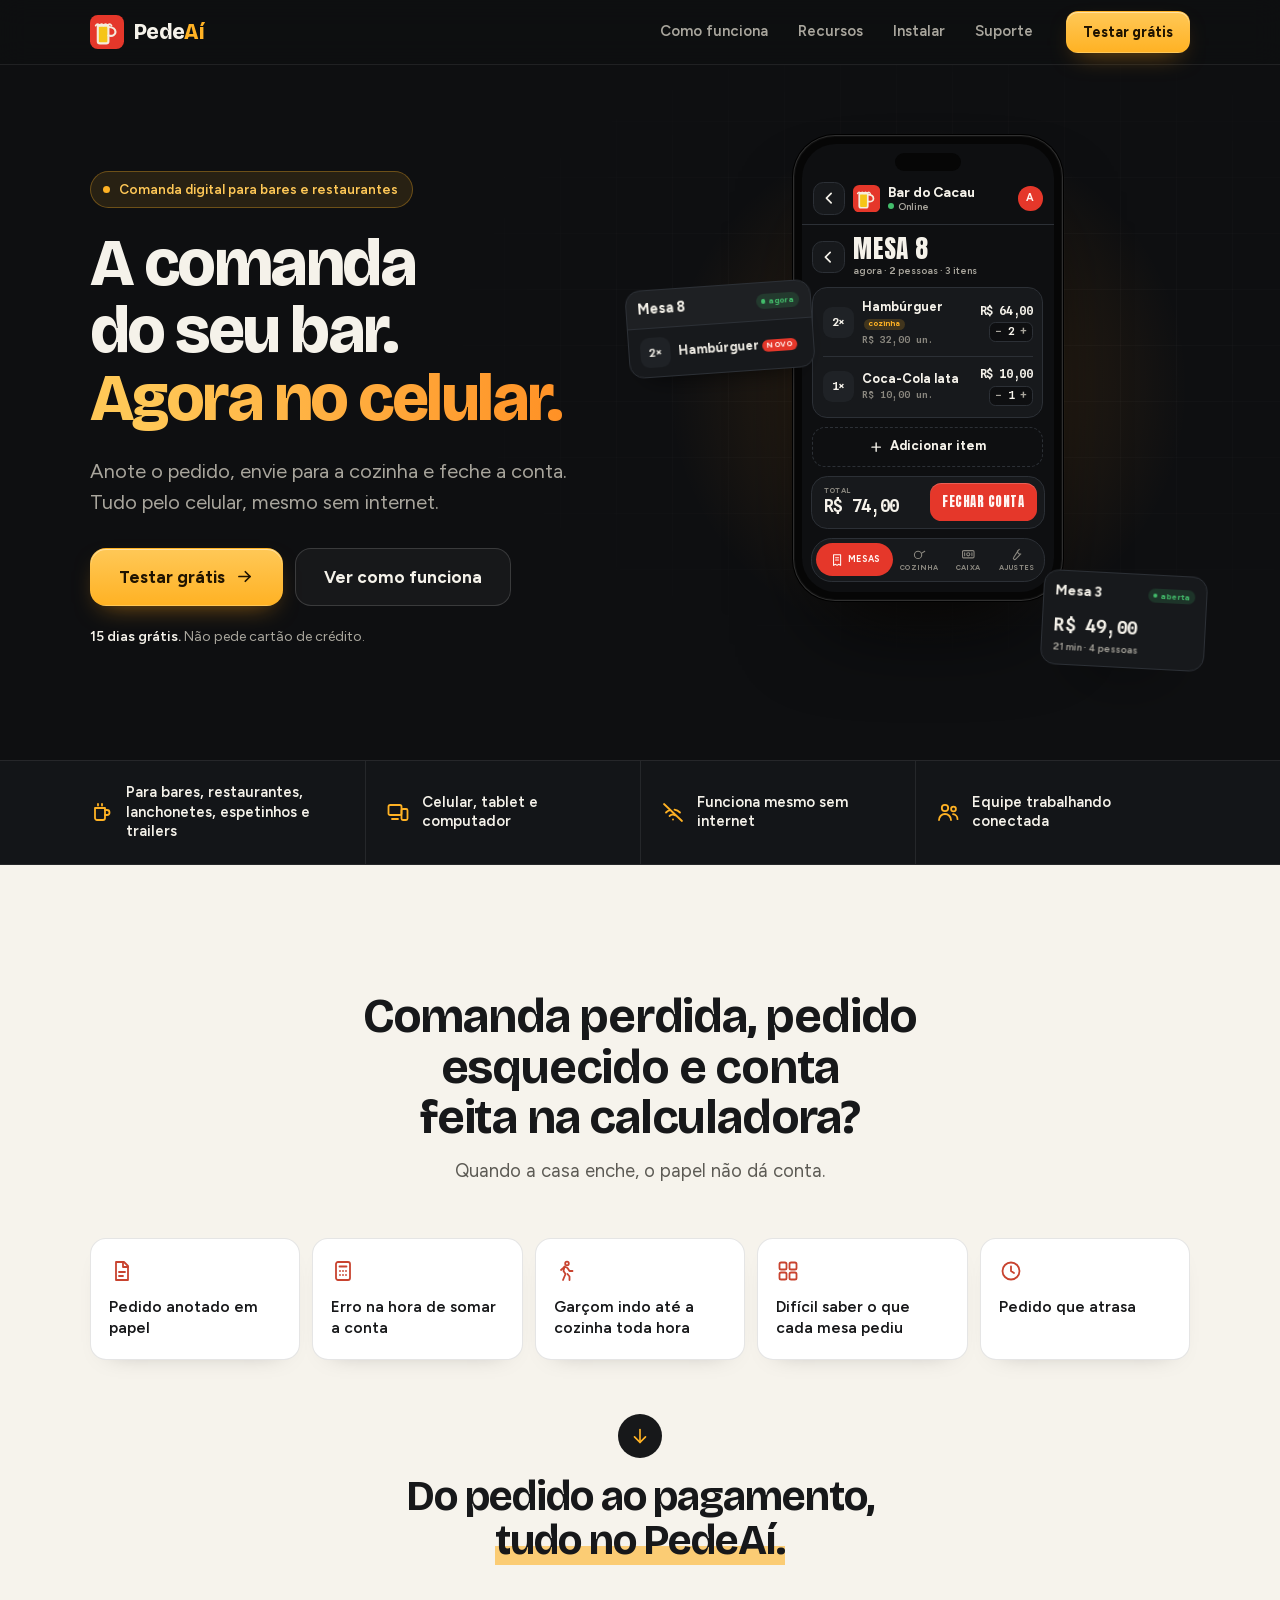
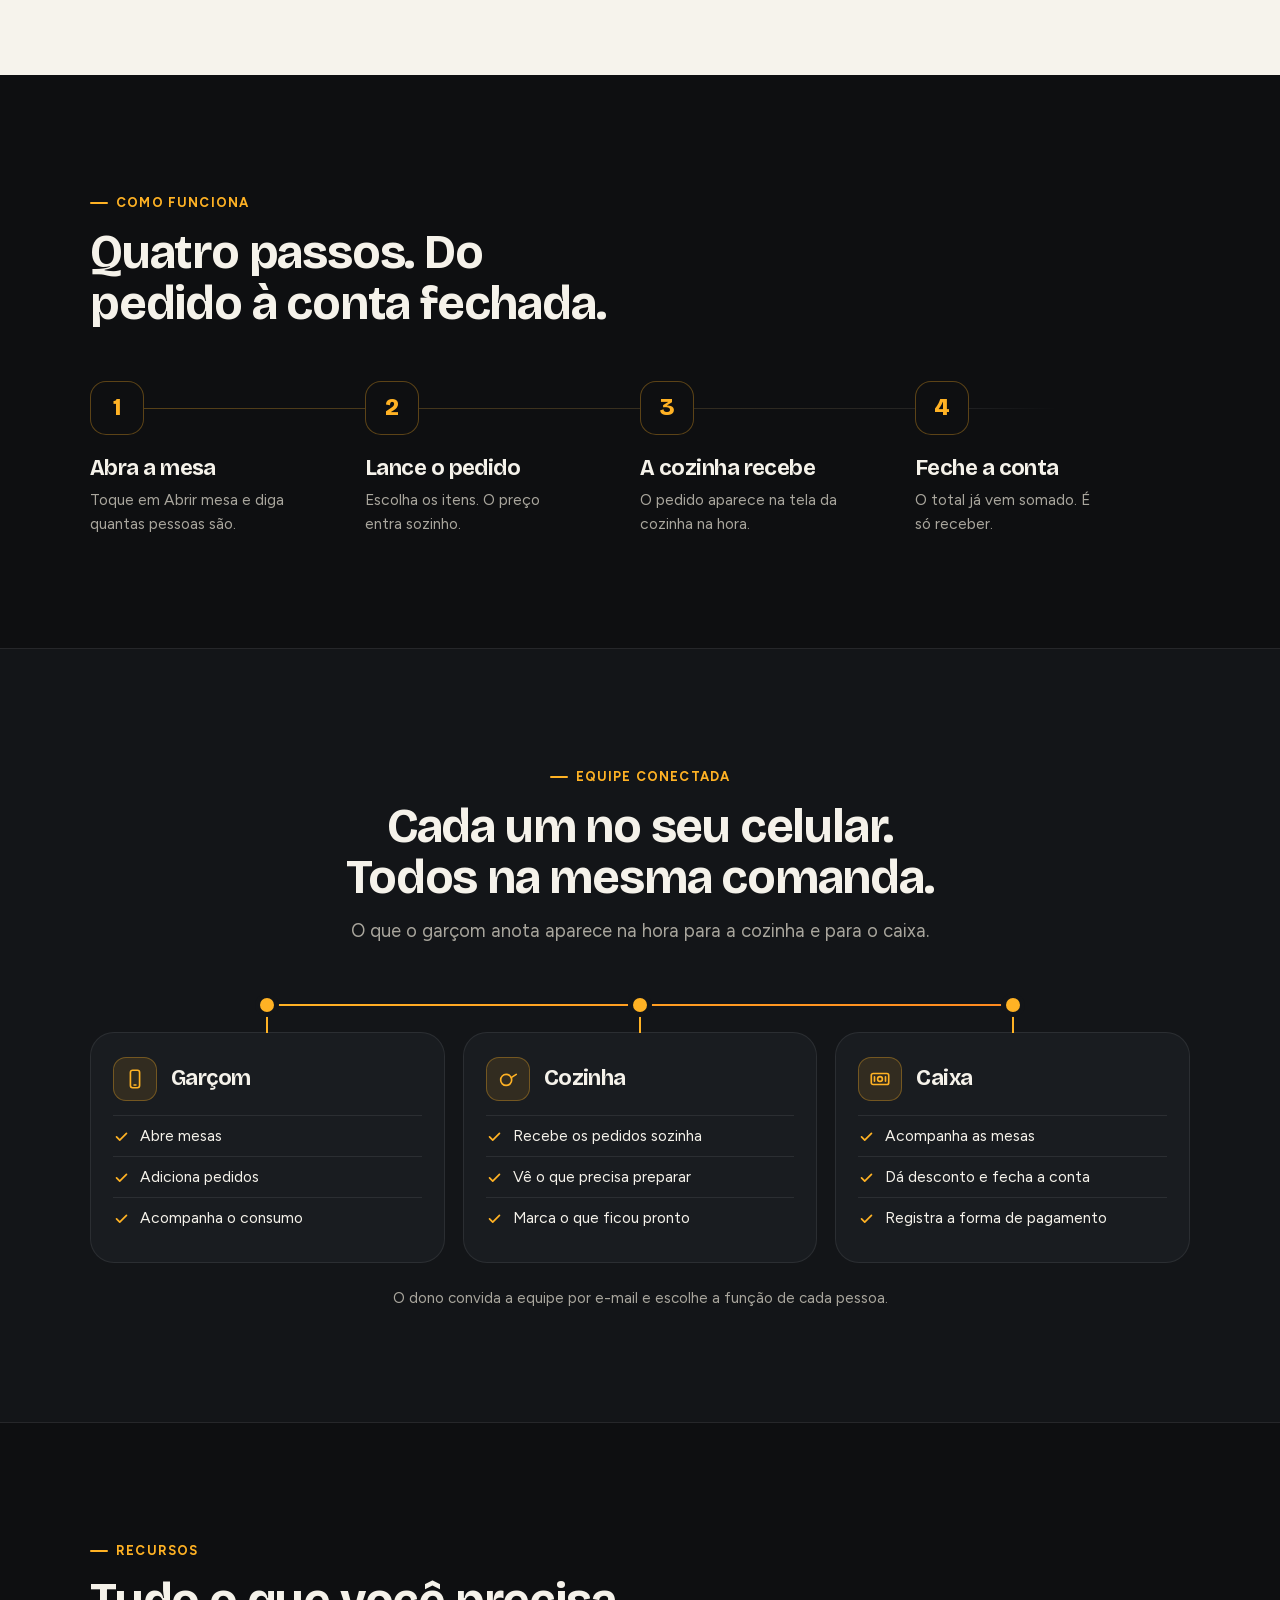
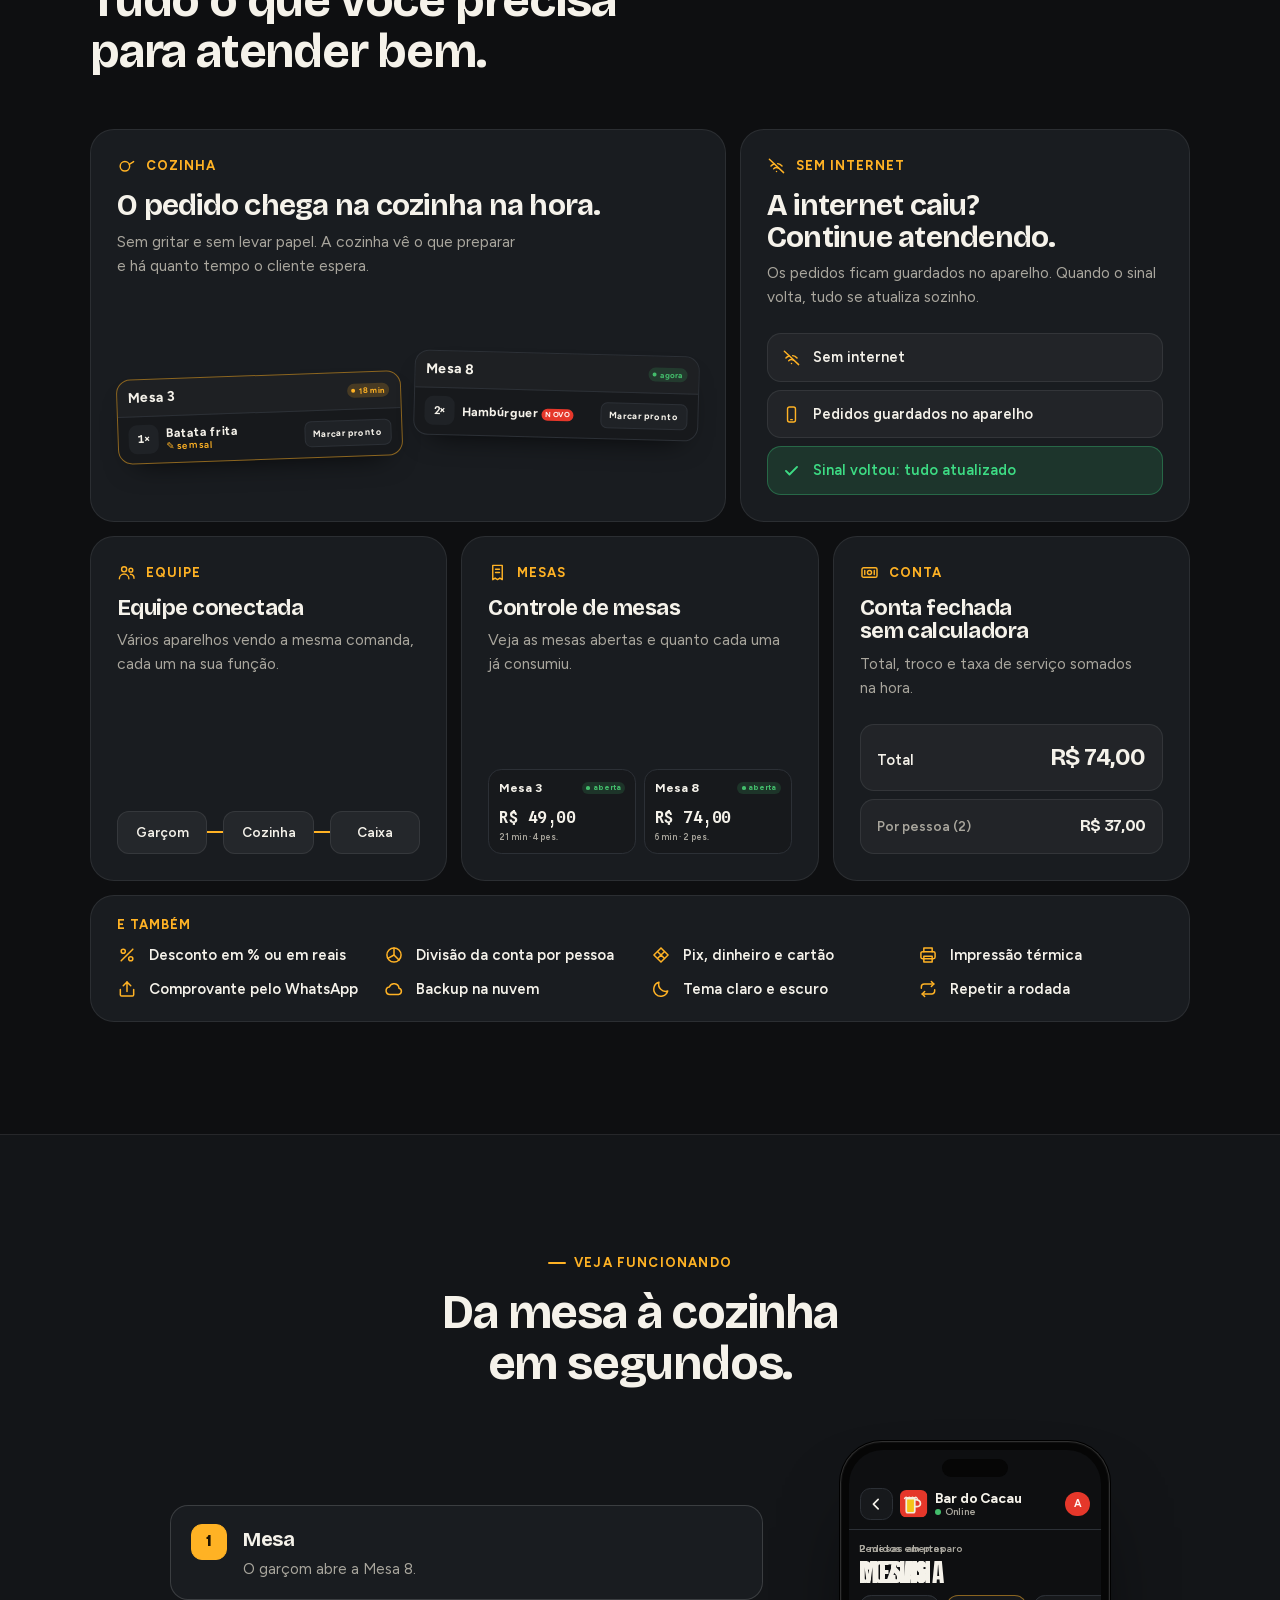
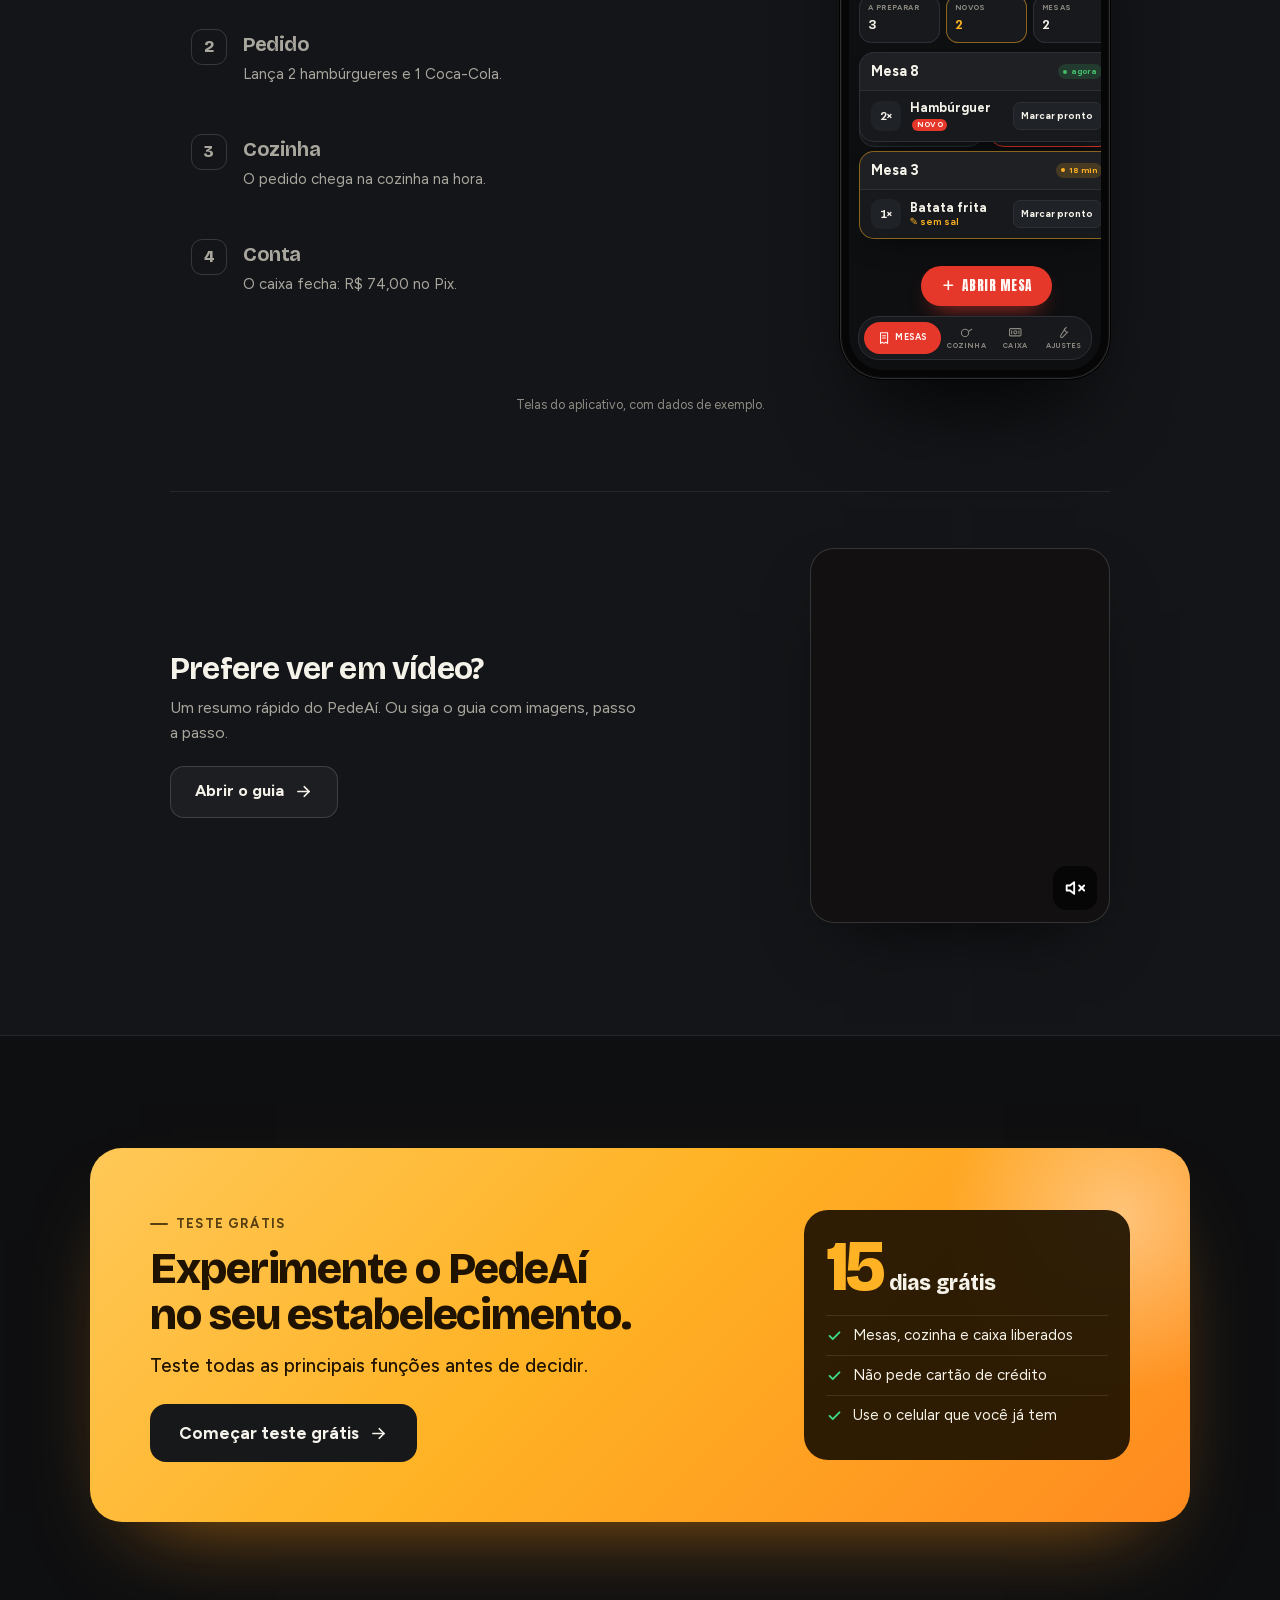
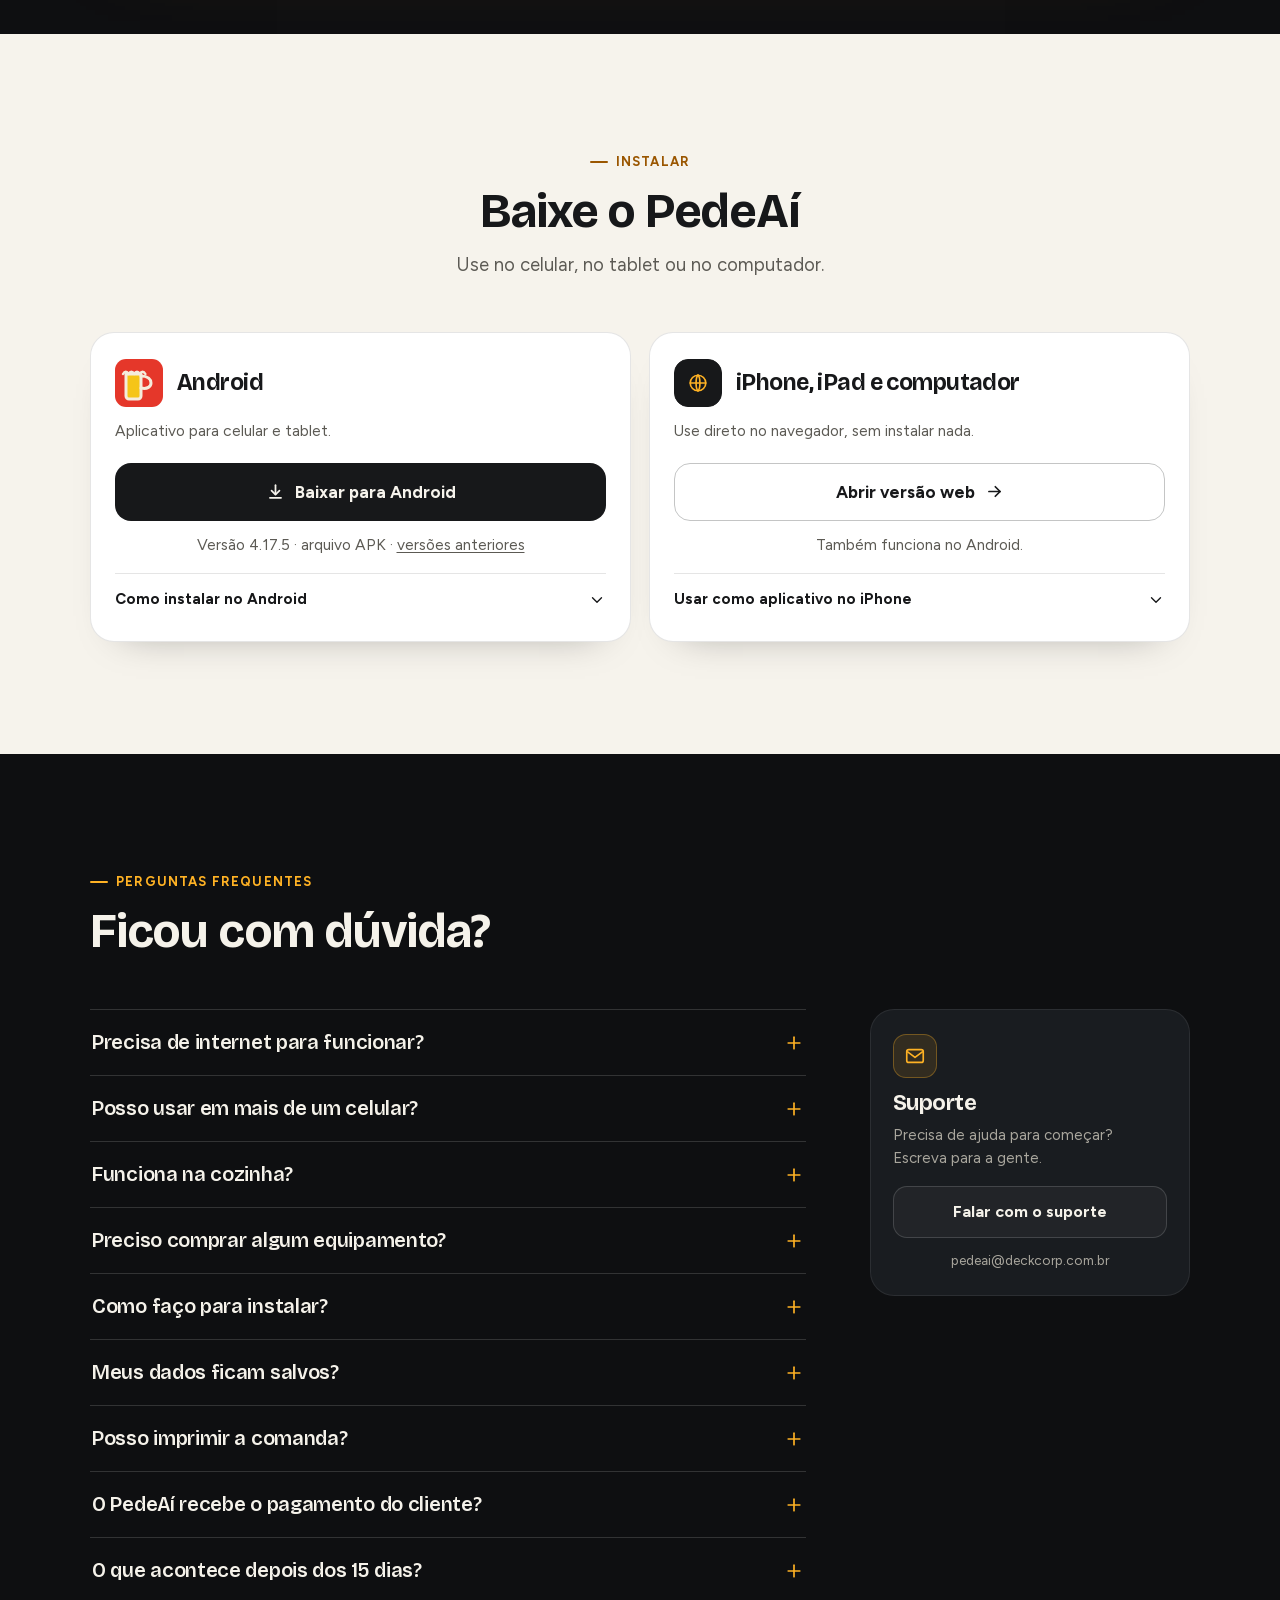
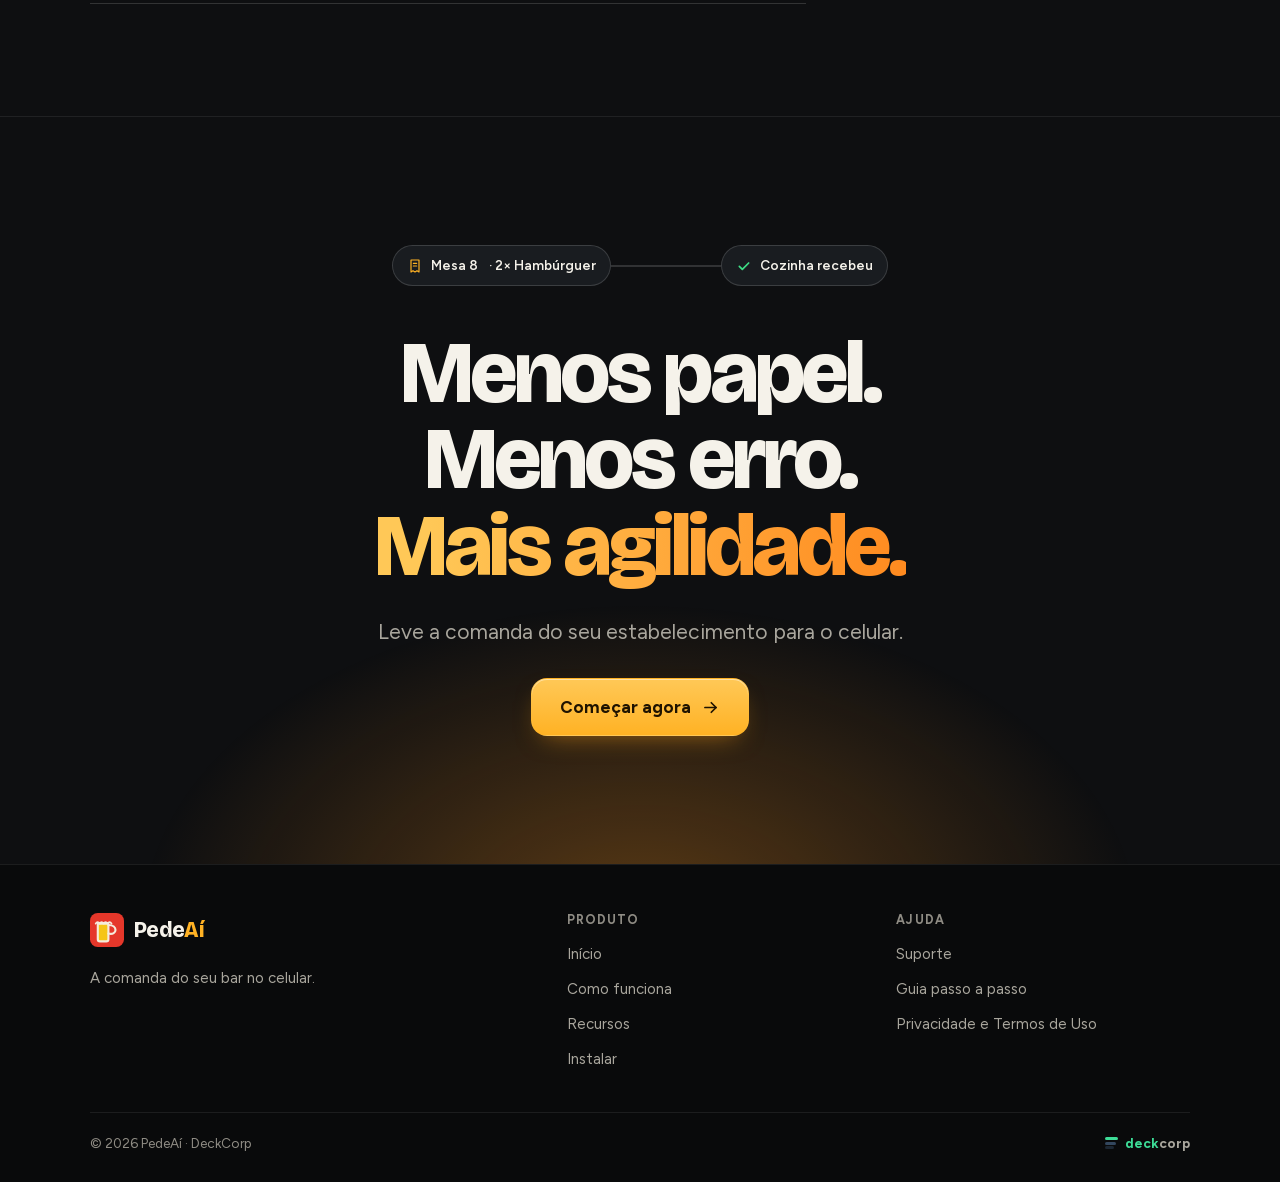
==== commit 56e61635: "feat: sync landing mockups and share image with redesigned app Telas de exemplo (hero, demonstração " ====
--- a/index.html
+++ b/index.html
@@ -54,9 +54,8 @@
   }
   /* ---------- tokens do aplicativo (iguais aos do app real; usados só nas telas de exemplo) ---------- */
   .app {
-    --a-ink:#121010; --a-ink2:#1c1815; --a-ink3:#29231e; --a-line:#3c332c; --a-bone:#f3ede2; --a-dim:#a89e8d;
-    --a-red:#e5372a; --a-red-deep:#c22a1e; --a-ppr:#f5ecdc; --a-ppr2:#efe4cf; --a-ppr-line:#d8c9ab; --a-ppr-ink:#241c11; --a-ppr-faint:#8a7a5c;
-    --a-yellow:#f5c518; --a-green:#43bd6b;
+    --a-ink:#0e0f11; --a-ink2:#17191c; --a-ink3:#1f2226; --a-line:#2c3036; --a-bone:#f5f2ea; --a-dim:#a9a69d; --a-faint:#8a877f;
+    --a-red:#e5372a; --a-red-deep:#c22a1e; --a-amber:#ffb224; --a-green:#43bd6b;
     --a-title:"Anton","Arial Narrow",Impact,sans-serif; --a-mono:"Spline Sans Mono",ui-monospace,"SF Mono",Menlo,monospace;
     font-family:var(--f-text); font-size:13px; line-height:1.3; color:var(--a-bone); text-align:left;
   }
@@ -145,89 +144,100 @@
   .chip-ic { width:44px; height:44px; border-radius:13px; display:grid; place-items:center; background:var(--amber-soft); border:1px solid var(--amber-line); color:var(--amber); flex:none; }
 
   /* =====================================================================
-     TELAS DO APLICATIVO — reproduzem a aparência real do PedeAí
+     TELAS DO APLICATIVO — reproduzem a interface real do PedeAí
      ===================================================================== */
-  .a-t { font-family:var(--a-title); font-weight:400; text-transform:uppercase; letter-spacing:.01em; line-height:1; }
-  .a-m { font-family:var(--a-mono); font-weight:600; letter-spacing:-.02em; }
+  .a-t { font-family:var(--a-title); font-weight:400; text-transform:uppercase; letter-spacing:.015em; line-height:1; }
+  .a-m { font-family:var(--a-mono); font-weight:600; letter-spacing:-.03em; }
+  .app small { display:block; }
+  .app i { font-style:normal; }
   .phone { width:270px; padding:8px; border-radius:42px; background:#060606; border:1px solid rgba(255,255,255,.17);
     box-shadow:0 50px 90px -36px rgba(0,0,0,.95), 0 0 0 1px #000, inset 0 0 0 1px rgba(255,255,255,.04); }
   .a-screen { position:relative; border-radius:34px; overflow:hidden; background:var(--a-ink); display:flex; flex-direction:column; }
   .a-screen::before { content:""; position:absolute; top:9px; left:50%; width:66px; height:18px; margin-left:-33px; border-radius:12px; background:#060606; z-index:3; }
-  .a-top { display:flex; align-items:center; gap:.6em; padding:2.9em 1em .7em; }
-  .a-top svg { width:1.9em; height:1.9em; }
-  .a-top .a-t { font-size:1.15em; margin-right:auto; }
-  .a-on { display:inline-flex; align-items:center; gap:.4em; font-size:.74em; padding:.3em .6em; border:1px solid var(--a-line); border-radius:.6em; color:var(--a-bone); }
-  .a-on::before { content:""; width:.6em; height:.6em; border-radius:50%; background:var(--a-green); }
-  .a-awn { height:4px; background:repeating-linear-gradient(90deg,var(--a-red) 0 10px,var(--a-bone) 10px 20px); }
-  .a-body { padding:1em 1em 1.1em; display:flex; flex-direction:column; gap:.75em; flex:1; }
-  .a-h { font-size:1.75em; display:flex; align-items:center; gap:.45em; }
-  .a-back { width:1.5em; height:1.5em; border:1px solid var(--a-line); border-radius:.4em; display:grid; place-items:center; background:var(--a-ink2); font-size:.62em; }
-  .a-back .ic { width:1em; height:1em; stroke-width:2.4; }
-  .a-sub { color:var(--a-dim); font-size:.86em; margin-top:-.45em; }
-  /* comanda de papel */
-  .a-paper { position:relative; background:var(--a-ppr); color:var(--a-ppr-ink); padding:.55em .9em .7em; margin-block:6px; filter:drop-shadow(0 6px 14px rgba(0,0,0,.35)); }
-  .a-paper::before, .a-paper::after { content:""; position:absolute; left:0; right:0; height:6px; background-size:10px 6px; background-repeat:repeat-x; }
-  .a-paper::before { top:-6px; background-image:linear-gradient(45deg,var(--a-ppr) 33%,transparent 34%),linear-gradient(-45deg,var(--a-ppr) 33%,transparent 34%); background-position:0 100%; }
-  .a-paper::after { bottom:-6px; background-image:linear-gradient(135deg,var(--a-ppr) 33%,transparent 34%),linear-gradient(-135deg,var(--a-ppr) 33%,transparent 34%); }
-  .a-ph { display:flex; align-items:baseline; justify-content:space-between; padding:.35em 0 .55em; border-bottom:1px dashed var(--a-ppr-line); }
-  .a-ph .a-t { font-size:1.2em; }
-  .a-ph .a-m { font-size:.82em; color:var(--a-ppr-faint); }
-  .a-it { display:flex; align-items:center; gap:.5em; padding:.6em 0; border-bottom:1px dashed var(--a-ppr-line); }
-  .a-it > span:first-child { flex:1; min-width:0; font-weight:700; font-size:.95em; }
-  .a-it small { display:block; font-family:var(--a-mono); font-weight:600; font-size:.74em; color:var(--a-ppr-faint); }
-  .a-it em { font-style:normal; color:var(--a-red-deep); font-size:.84em; }
-  .a-step { display:inline-flex; align-items:center; gap:.5em; padding:.28em .5em; border:1px solid var(--a-ppr-line); border-radius:.55em; background:var(--a-ppr2); font-family:var(--a-mono); font-weight:600; font-size:.86em; }
-  .a-step i { font-style:normal; color:var(--a-ppr-faint); }
-  .a-it .a-m { font-size:.9em; }
-  .a-tot { display:flex; align-items:baseline; justify-content:space-between; padding-top:.7em; }
-  .a-tot .a-t:first-child { font-size:1em; }
-  .a-tot .a-t:last-child { font-size:1.75em; }
-  /* botões */
-  .a-btn { display:flex; align-items:center; justify-content:center; gap:.45em; min-height:3.1em; border-radius:.9em; border:2px solid var(--a-line); background:var(--a-ink2); font-family:var(--a-title); text-transform:uppercase; letter-spacing:.03em; font-size:1.05em; }
-  .a-btn.red { background:var(--a-red); border-color:var(--a-red-deep); color:#fff5f2; }
-  .a-btn .ic { width:1.05em; height:1.05em; stroke-width:2.6; }
-  /* barra de abas */
-  .a-tabs { display:grid; grid-template-columns:repeat(4,1fr); border-top:1px solid var(--a-line); background:var(--a-ink2); padding:.55em .3em .8em; margin-top:auto; }
-  .a-tabs li { display:flex; flex-direction:column; align-items:center; gap:.3em; font-size:.62em; font-weight:700; letter-spacing:.06em; text-transform:uppercase; color:#6d6355; }
-  .a-tabs span { width:3.6em; height:2.5em; border-radius:.9em; display:grid; place-items:center; transition:background-color .3s; }
-  .a-tabs .ic { width:1.75em; height:1.75em; }
-  .a-tabs li.on { color:var(--a-bone); }
-  .a-tabs li.on span { background:var(--a-red); color:#fff5f2; }
+  .a-top { display:flex; align-items:center; gap:.6em; padding:2.9em .85em .7em; border-bottom:1px solid var(--a-line); }
+  .a-top > svg { width:2.1em; height:2.1em; flex:none; }
+  .a-chip { width:2.5em; height:2.5em; flex:none; border:1px solid var(--a-line); border-radius:.8em; display:grid; place-items:center; background:var(--a-ink2); }
+  .a-chip .ic { width:1.25em; height:1.25em; stroke-width:2.4; }
+  .a-id { flex:1; min-width:0; line-height:1.15; }
+  .a-id b { display:block; font-weight:800; font-size:1.06em; letter-spacing:-.01em; white-space:nowrap; overflow:hidden; text-overflow:ellipsis; }
+  .a-id small { display:flex; align-items:center; gap:.4em; font-size:.76em; font-weight:600; color:var(--a-dim); }
+  .a-id small::before { content:""; width:.6em; height:.6em; border-radius:50%; background:var(--a-green); }
+  .a-av { width:2.3em; height:2.3em; flex:none; border-radius:50%; background:var(--a-red); color:#fff5f2; display:grid; place-items:center; font-size:.82em; font-weight:800; }
+  .a-body { padding:.9em .8em 0; display:flex; flex-direction:column; gap:.7em; flex:1; }
+  .a-kick { font-size:.8em; font-weight:600; color:var(--a-dim); margin-bottom:-.45em; }
+  .a-h { font-size:1.95em; }
+  .a-metrics, .a-grid2, .a-pm { display:grid; gap:.45em; }
+  .a-metrics, .a-pm { grid-template-columns:repeat(3,1fr); } .a-grid2 { grid-template-columns:1fr 1fr; }
+  .a-metric { background:var(--a-ink2); border:1px solid var(--a-line); border-radius:.95em; padding:.6em .6em .65em; min-width:0; }
+  .a-metric small { font-size:.58em; font-weight:700; letter-spacing:.05em; text-transform:uppercase; color:var(--a-faint); white-space:nowrap; }
+  .a-metric b { display:block; margin-top:.3em; font-family:var(--a-mono); font-weight:600; font-size:.98em; letter-spacing:-.04em; white-space:nowrap; }
+  .a-metric.hot { border-color:rgba(255,178,36,.5); } .a-metric.hot b { color:var(--a-amber); }
+  .a-st { display:inline-flex; align-items:center; gap:.4em; flex:none; padding:.22em .6em; border-radius:999px; font-size:.64em; font-weight:700; background:rgba(67,189,107,.16); color:var(--a-green); white-space:nowrap; }
+  .a-st::before { content:""; width:.5em; height:.5em; border-radius:50%; background:currentColor; }
+  .a-st.warn { background:rgba(255,178,36,.18); color:var(--a-amber); }
   /* cartão de mesa */
-  .a-mesa { border-radius:1.1em; background:var(--a-ink2); border:2px solid var(--a-line); overflow:hidden; }
-  .a-mesa::before { content:""; display:block; height:6px; background:var(--a-red); }
-  .a-mesa > div { padding:.75em .9em .85em; }
-  .a-mesa .a-t { font-size:1.4em; }
-  .a-mesa small { display:block; color:var(--a-dim); font-size:.78em; margin:.35em 0 .5em; }
-  .a-mesa .a-m { font-size:1.2em; }
+  .a-mesa { background:var(--a-ink2); border:1px solid var(--a-line); border-radius:1.15em; padding:.85em .85em .8em; }
+  .a-mesa-top { display:flex; align-items:center; justify-content:space-between; gap:.4em; }
+  .a-mesa-top b { font-weight:800; font-size:1.08em; white-space:nowrap; }
+  .a-mesa > .a-m { display:block; margin-top:.7em; font-size:1.4em; }
+  .a-mesa > small { margin-top:.45em; font-size:.76em; font-weight:600; color:var(--a-dim); }
   .a-mesa.new { border-color:var(--a-red); }
-  /* comanda da cozinha */
-  .a-tk { position:relative; background:var(--a-ppr); color:var(--a-ppr-ink); border-radius:0 0 5px 5px; border-left:4px solid transparent; padding:.3em .9em .8em; margin-top:6px; filter:drop-shadow(0 6px 14px rgba(0,0,0,.4)); }
-  .a-tk::before { content:""; position:absolute; top:-6px; left:-4px; right:0; height:6px; background-size:10px 6px; background-repeat:repeat-x; background-position:0 100%;
-    background-image:linear-gradient(45deg,var(--a-ppr) 33%,transparent 34%),linear-gradient(-45deg,var(--a-ppr) 33%,transparent 34%); }
-  .a-tk.warn { border-left-color:var(--a-yellow); }
-  .a-tk-h { display:flex; align-items:baseline; justify-content:space-between; padding:.45em 0 .5em; border-bottom:2px dashed var(--a-ppr-line); }
-  .a-tk-h .a-t { font-size:1.2em; }
-  .a-tk-h .a-m { font-size:.8em; color:var(--a-ppr-faint); }
-  .a-tk.warn .a-tk-h .a-m { color:var(--a-red-deep); }
-  .a-ki { display:flex; align-items:center; gap:.5em; padding-top:.65em; font-weight:700; font-size:.95em; }
-  .a-ki .a-m { color:var(--a-red-deep); }
-  .a-ki > span:nth-child(2) { flex:1; min-width:0; }
-  .a-ki small { display:block; font-size:.8em; color:var(--a-red-deep); }
-  .a-new { display:inline-block; vertical-align:middle; margin-left:.3em; background:var(--a-red); color:#fff5f2; font-size:.62em; font-weight:700; letter-spacing:.05em; padding:.2em .45em; border-radius:.35em; }
-  .a-mark { border:1.5px solid var(--a-ppr-line); background:var(--a-ppr2); border-radius:.6em; padding:.45em .65em; font-size:.74em; font-weight:700; letter-spacing:.04em; }
+  .a-pill { align-self:center; margin:auto 0 .1em; display:inline-flex; align-items:center; gap:.5em; padding:.85em 1.5em; border-radius:999px; background:var(--a-red); color:#fff5f2; font-family:var(--a-title); text-transform:uppercase; letter-spacing:.04em; font-size:1.02em; box-shadow:0 12px 22px -12px rgba(229,55,42,.9); }
+  .a-pill .ic { width:1.1em; height:1.1em; stroke-width:2.6; }
+  /* comanda */
+  .a-oh { display:flex; align-items:center; gap:.65em; }
+  .a-oh small { margin-top:.3em; font-size:.76em; font-weight:600; color:var(--a-dim); }
+  .a-list { background:var(--a-ink2); border:1px solid var(--a-line); border-radius:1.15em; padding:.1em .75em; }
+  .a-it { display:flex; align-items:center; gap:.65em; padding:.75em 0; border-bottom:1px solid var(--a-line); }
+  .a-it:last-child { border-bottom:0; }
+  .a-q { width:2.7em; height:2.7em; flex:none; border-radius:.8em; display:grid; place-items:center; background:var(--a-ink3); font-size:.88em; }
+  .a-it > div:nth-child(2) { flex:1; min-width:0; }
+  .a-it b { font-weight:700; font-size:.98em; line-height:1.2; }
+  .a-it small { margin-top:.15em; font-family:var(--a-mono); font-weight:600; font-size:.72em; color:var(--a-faint); }
+  .a-k { display:inline-block; margin-left:.2em; padding:.08em .55em; border-radius:999px; font-size:.64em; font-weight:700; background:rgba(255,178,36,.18); color:var(--a-amber); vertical-align:middle; }
+  .a-r { flex:none; text-align:right; }
+  .a-r .a-m { display:block; font-size:.92em; }
+  .a-step { display:inline-flex; align-items:center; gap:.6em; margin-top:.35em; padding:.22em .55em; border:1px solid var(--a-line); border-radius:.6em; background:var(--a-ink); font-family:var(--a-mono); font-weight:600; font-size:.8em; }
+  .a-step i { color:var(--a-dim); }
+  .a-add { display:flex; align-items:center; justify-content:center; gap:.5em; padding:.8em; border:1px dashed var(--a-line); border-radius:1em; font-weight:700; }
+  .a-add .ic { width:1.1em; height:1.1em; stroke-width:2.4; }
+  .a-pay { margin:.7em .7em 0; display:flex; align-items:center; gap:.6em; padding:.5em .5em .5em .9em; background:var(--a-ink2); border:1px solid var(--a-line); border-radius:1.25em; }
+  .a-pay > div { flex:1; }
+  .a-pay small { font-size:.58em; font-weight:700; letter-spacing:.06em; text-transform:uppercase; color:var(--a-faint); }
+  .a-pay b { display:block; font-family:var(--a-mono); font-weight:600; font-size:1.3em; letter-spacing:-.04em; white-space:nowrap; }
+  .a-btn { display:flex; align-items:center; justify-content:center; min-height:3em; padding:0 1em; border-radius:.9em; background:var(--a-red); color:#fff5f2; font-family:var(--a-title); text-transform:uppercase; letter-spacing:.04em; font-size:.98em; white-space:nowrap; box-shadow:inset 0 1px 0 rgba(255,255,255,.2); }
+  /* navegação */
+  .a-nav { display:flex; gap:.25em; margin:.7em .7em .8em; padding:.35em; border:1px solid var(--a-line); border-radius:1.6em; background:var(--a-ink2); }
+  .a-nav li { flex:1; display:flex; flex-direction:column; align-items:center; justify-content:center; gap:.2em; padding:.5em 0; border-radius:2em; font-size:.56em; font-weight:700; letter-spacing:.03em; text-transform:uppercase; color:var(--a-faint); transition:background-color .3s, color .3s; }
+  .a-nav .ic { width:2em; height:2em; }
+  .a-nav li.on { flex:1.7; flex-direction:row; gap:.5em; font-size:.68em; background:var(--a-red); color:#fff5f2; }
+  .a-nav li.on .ic { width:1.6em; height:1.6em; }
+  /* cozinha */
+  .a-tk { background:var(--a-ink2); border:1px solid var(--a-line); border-radius:1.15em; overflow:hidden; box-shadow:0 14px 30px -18px rgba(0,0,0,.9); }
+  .a-tk.warn { border-color:rgba(255,178,36,.5); }
+  .a-tk-h { display:flex; align-items:center; justify-content:space-between; gap:.5em; padding:.7em .85em; border-bottom:1px solid var(--a-line); background:rgba(255,255,255,.03); }
+  .a-tk-h b { font-weight:800; font-size:1.12em; }
+  .a-ki { display:flex; align-items:center; gap:.65em; padding:.7em .85em; font-weight:700; font-size:.98em; }
+  .a-ki > span:nth-child(2) { flex:1; min-width:0; line-height:1.25; }
+  .a-ki small { font-size:.8em; font-weight:600; color:var(--a-amber); }
+  .a-new { display:inline-block; vertical-align:middle; margin-left:.35em; background:var(--a-red); color:#fff5f2; font-size:.6em; font-weight:700; letter-spacing:.05em; padding:.15em .55em; border-radius:999px; }
+  .a-mark { flex:none; border:1px solid var(--a-line); background:var(--a-ink3); border-radius:.75em; padding:.7em .8em; font-size:.74em; font-weight:700; white-space:nowrap; }
   /* fechar conta */
-  .a-sheet { background:var(--a-ink2); border:1px solid var(--a-line); border-radius:1.4em 1.4em 0 0; padding:.6em 1em 1em; display:flex; flex-direction:column; gap:.1em; flex:1; margin-top:.6em; }
+  .a-sheet { background:var(--a-ink2); border:1px solid var(--a-line); border-radius:1.5em 1.5em 0 0; padding:.6em .85em .9em; display:flex; flex-direction:column; flex:1; margin-top:.7em; }
   .a-sheet::before { content:""; align-self:center; width:2.6em; height:4px; border-radius:2px; background:var(--a-line); margin-bottom:.7em; }
   .a-sheet > .a-t { font-size:1.2em; padding-bottom:.7em; border-bottom:1px solid var(--a-line); }
-  .a-ln { display:flex; justify-content:space-between; gap:1em; padding:.6em 0; border-bottom:1px dashed var(--a-line); font-size:.92em; }
-  .a-ln .a-m { font-size:.95em; }
-  .a-ln.big { align-items:baseline; border-bottom-style:solid; }
-  .a-ln.big .a-t { font-size:1.8em; }
-  .a-lbl { font-size:.68em; font-weight:700; letter-spacing:.09em; text-transform:uppercase; color:var(--a-dim); margin:1em 0 .5em; }
-  .a-seg { display:grid; grid-template-columns:repeat(3,1fr); gap:3px; padding:3px; border:2px solid var(--a-line); border-radius:.9em; margin-bottom:.9em; }
-  .a-seg span { text-align:center; padding:.6em 0; border-radius:.6em; font-weight:700; font-size:.88em; color:var(--a-dim); }
-  .a-seg span.on { background:var(--a-red); color:#fff5f2; }
+  .a-hero { text-align:center; padding:.9em 0 .8em; }
+  .a-hero small { font-size:.62em; font-weight:700; letter-spacing:.09em; text-transform:uppercase; color:var(--a-faint); }
+  .a-hero b { display:block; margin-top:.15em; font-family:var(--a-mono); font-weight:600; font-size:2.5em; letter-spacing:-.05em; line-height:1.05; }
+  .a-hero span { display:block; margin-top:.3em; font-size:.8em; font-weight:600; color:var(--a-dim); }
+  .a-rows { border:1px solid var(--a-line); border-radius:1em; padding:.05em .8em; background:var(--a-ink); }
+  .a-ln { display:flex; justify-content:space-between; gap:1em; padding:.55em 0; border-bottom:1px dashed var(--a-line); font-size:.88em; font-weight:600; }
+  .a-ln:last-child { border-bottom:0; }
+  .a-lbl { font-size:.62em; font-weight:700; letter-spacing:.09em; text-transform:uppercase; color:var(--a-faint); margin:.95em 0 .5em; }
+  .a-pm span { display:flex; flex-direction:column; align-items:center; justify-content:center; gap:.35em; min-height:4.3em; border:1px solid var(--a-line); border-radius:1em; background:var(--a-ink); color:var(--a-dim); font-size:.86em; font-weight:700; }
+  .a-pm .ic { width:1.5em; height:1.5em; }
+  .a-pm span.on { border-color:var(--a-red); background:rgba(229,55,42,.16); color:var(--a-bone); box-shadow:0 0 0 1px var(--a-red) inset; }
+  .a-sheet .a-btn { margin-top:auto; min-height:3.3em; }
 
   /* ---------- hero ---------- */
   .hero { position:relative; overflow:hidden; padding:clamp(36px,5.5vw,76px) 0 clamp(44px,6vw,84px); }
@@ -249,7 +259,8 @@
   .stage .phone { position:absolute; left:0; right:0; top:0; margin-inline:auto; }
   .stage .fl { position:absolute; z-index:2; }
   .fl-tk { left:max(calc(50% - 301px), -70px); top:150px; width:186px; rotate:-4deg; }
-  .fl-mesa { left:min(calc(50% + 115px), calc(100% - 148px)); top:330px; width:164px; rotate:3deg; box-shadow:var(--sh); }
+  .fl-mesa { left:min(calc(50% + 115px), calc(100% - 148px)); top:438px; width:164px; rotate:3deg; }
+  .fl-mesa .a-mesa { box-shadow:var(--sh); }
   @media (max-width:640px) { .fl-tk { left:max(calc(50% - 301px), -16px); } }
   @media (max-width:940px) {
     .hero .wrap { grid-template-columns:1fr; }
@@ -364,7 +375,7 @@
   .bx-a h3, .bx-b h3 { font-size:clamp(24px,2.6vw,30px); }
   .bx-vis { margin-top:auto; padding-top:24px; }
   .tk-pair { position:relative; height:150px; }
-  .tk-pair .a-tk { position:absolute; width:48.5%; font-size:13.5px; }
+  .tk-pair .a-tk { position:absolute; width:49%; font-size:12.5px; }
   .tk-pair .a-tk:first-child { left:0; top:30px; rotate:-2deg; }
   .tk-pair .a-tk:last-child { right:0; top:8px; rotate:1.5deg; }
   .off { display:grid; gap:8px; }
@@ -640,37 +651,27 @@
         <!--phone-->
         <div class="phone app" aria-hidden="true">
           <div class="a-screen">
-            <div class="a-top"><svg><use href="#i-applogo"/></svg><span class="a-t">Bar do Cacau</span><span class="a-on">Online</span></div>
-            <div class="a-awn"></div>
+            <div class="a-top"><span class="a-chip"><svg class="ic" aria-hidden="true"><use href="#i-back"/></svg></span><svg aria-hidden="true"><use href="#i-applogo"/></svg><div class="a-id"><b>Bar do Cacau</b><small>Online</small></div><span class="a-av">A</span></div>
             <div class="a-body">
-              <div class="a-t a-h"><span class="a-back"><svg class="ic"><use href="#i-back"/></svg></span>Mesa 8</div>
-              <div class="a-paper">
-                <div class="a-ph"><span class="a-t">Comanda</span><span class="a-m">Nº 8</span></div>
-                <div class="a-it"><span>Hambúrguer <em>•cozinha</em><small>R$ 32,00 un.</small></span><span class="a-step"><i>−</i>2<i>+</i></span><span class="a-m">64,00</span></div>
-                <div class="a-it"><span>Coca-Cola lata<small>R$ 10,00 un.</small></span><span class="a-step"><i>−</i>1<i>+</i></span><span class="a-m">10,00</span></div>
-                <div class="a-tot"><span class="a-t">Total</span><span class="a-t">R$ 74,00</span></div>
+              <div class="a-oh"><span class="a-chip"><svg class="ic" aria-hidden="true"><use href="#i-back"/></svg></span><div><div class="a-t a-h">Mesa 8</div><small>agora · 2 pessoas · 3 itens</small></div></div>
+              <div class="a-list">
+                <div class="a-it"><span class="a-q a-m">2×</span><div><b>Hambúrguer <i class="a-k">cozinha</i></b><small>R$ 32,00 un.</small></div><div class="a-r"><span class="a-m">R$ 64,00</span><span class="a-step"><i>−</i>2<i>+</i></span></div></div>
+                <div class="a-it"><span class="a-q a-m">1×</span><div><b>Coca-Cola lata</b><small>R$ 10,00 un.</small></div><div class="a-r"><span class="a-m">R$ 10,00</span><span class="a-step"><i>−</i>1<i>+</i></span></div></div>
               </div>
-              <div class="a-btn"><svg class="ic"><use href="#i-plus"/></svg>Adicionar item</div>
-              <div class="a-btn red">Fechar conta</div>
+              <div class="a-add"><svg class="ic" aria-hidden="true"><use href="#i-plus"/></svg>Adicionar item</div>
             </div>
-            <ul class="a-tabs">
-              <li class="on"><span><svg class="ic"><use href="#i-bill"/></svg></span>Mesas</li>
-              <li><span><svg class="ic"><use href="#i-pan"/></svg></span>Cozinha</li>
-              <li><span><svg class="ic"><use href="#i-cash"/></svg></span>Caixa</li>
-              <li><span><svg class="ic"><use href="#i-wrench"/></svg></span>Ajustes</li>
+            <div class="a-pay"><div><small>Total</small><b>R$ 74,00</b></div><span class="a-btn">Fechar conta</span></div>
+            <ul class="a-nav a-tabs" aria-hidden="true">
+              <li class="on"><svg class="ic"><use href="#i-bill"/></svg>Mesas</li>
+              <li><svg class="ic"><use href="#i-pan"/></svg>Cozinha</li>
+              <li><svg class="ic"><use href="#i-cash"/></svg>Caixa</li>
+              <li><svg class="ic"><use href="#i-wrench"/></svg>Ajustes</li>
             </ul>
           </div>
         </div>
         <!--/phone-->
-        <div class="fl fl-tk app" aria-hidden="true">
-          <div class="a-tk">
-            <div class="a-tk-h"><span class="a-t">Mesa 8</span><span class="a-m">agora</span></div>
-            <div class="a-ki"><span class="a-m">2×</span><span>Hambúrguer<span class="a-new">NOVO</span></span></div>
-          </div>
-        </div>
-        <div class="fl fl-mesa app a-mesa" aria-hidden="true">
-          <div><span class="a-t">Mesa 3</span><small>Ana · 21 min · 4 pes.</small><span class="a-m">R$ 49,00</span></div>
-        </div>
+        <div class="fl fl-tk app" aria-hidden="true"><div class="a-tk"><div class="a-tk-h"><b>Mesa 8</b><span class="a-st">agora</span></div><div class="a-ki"><span class="a-q a-m">2×</span><span>Hambúrguer<span class="a-new">NOVO</span></span></div></div></div>
+        <div class="fl fl-mesa app" aria-hidden="true"><div class="a-mesa"><div class="a-mesa-top"><b>Mesa 3</b><span class="a-st">aberta</span></div><span class="a-m">R$ 49,00</span><small>21 min · 4 pessoas</small></div></div>
       </div>
     </div>
   </div>
@@ -776,16 +777,7 @@
         <h3>O pedido chega na cozinha na hora.</h3>
         <p>Sem gritar e sem levar papel. A cozinha vê o que preparar e há quanto tempo o cliente espera.</p>
         <div class="bx-vis" aria-hidden="true">
-          <div class="tk-pair app">
-            <div class="a-tk warn">
-              <div class="a-tk-h"><span class="a-t">Mesa 3</span><span class="a-m">18 min</span></div>
-              <div class="a-ki"><span class="a-m">1×</span><span>Batata frita<small>✎ sem sal</small></span><span class="a-mark">MARCAR</span></div>
-            </div>
-            <div class="a-tk">
-              <div class="a-tk-h"><span class="a-t">Mesa 8</span><span class="a-m">agora</span></div>
-              <div class="a-ki"><span class="a-m">2×</span><span>Hambúrguer<span class="a-new">NOVO</span></span><span class="a-mark">MARCAR</span></div>
-            </div>
-          </div>
+          <div class="tk-pair app"><div class="a-tk warn"><div class="a-tk-h"><b>Mesa 3</b><span class="a-st warn">18 min</span></div><div class="a-ki"><span class="a-q a-m">1×</span><span>Batata frita<small>✎ sem sal</small></span><span class="a-mark">Marcar pronto</span></div></div><div class="a-tk"><div class="a-tk-h"><b>Mesa 8</b><span class="a-st">agora</span></div><div class="a-ki"><span class="a-q a-m">2×</span><span>Hambúrguer<span class="a-new">NOVO</span></span><span class="a-mark">Marcar pronto</span></div></div></div>
         </div>
       </article>
       <article class="bx bx-b rv" style="--d:1">
@@ -811,10 +803,7 @@
         <h3>Controle de mesas</h3>
         <p>Veja as mesas abertas e quanto cada uma já consumiu.</p>
         <div class="bx-vis" aria-hidden="true">
-          <div class="mesas2">
-            <div class="app a-mesa"><div><span class="a-t">Mesa 3</span><small>21 min · 4 pes.</small><span class="a-m">R$ 49,00</span></div></div>
-            <div class="app a-mesa"><div><span class="a-t">Mesa 8</span><small>6 min · 2 pes.</small><span class="a-m">R$ 74,00</span></div></div>
-          </div>
+          <div class="mesas2"><div class="app a-mesa"><div class="a-mesa-top"><b>Mesa 3</b><span class="a-st">aberta</span></div><span class="a-m">R$ 49,00</span><small>21 min · 4 pes.</small></div><div class="app a-mesa"><div class="a-mesa-top"><b>Mesa 8</b><span class="a-st">aberta</span></div><span class="a-m">R$ 74,00</span><small>6 min · 2 pes.</small></div></div>
         </div>
       </article>
       <article class="bx bx-c rv" style="--d:2">
@@ -860,67 +849,58 @@
       <p class="ddesc" id="ddesc" aria-hidden="true">O garçom abre a Mesa 8.</p>
       <div class="phone app dphone">
         <div class="a-screen">
-          <div class="a-top"><svg aria-hidden="true"><use href="#i-applogo"/></svg><span class="a-t">Bar do Cacau</span><span class="a-on">Online</span></div>
-          <div class="a-awn"></div>
+          <div class="a-top"><span class="a-chip"><svg class="ic" aria-hidden="true"><use href="#i-back"/></svg></span><svg aria-hidden="true"><use href="#i-applogo"/></svg><div class="a-id"><b>Bar do Cacau</b><small>Online</small></div><span class="a-av">A</span></div>
           <div class="dpanels">
             <div class="dpanel on" role="tabpanel" id="dp0" aria-labelledby="dt0">
               <div class="a-body">
-                <div class="a-t a-h">Mesas abertas</div>
-                <div class="a-mesa"><div><span class="a-t">Mesa 3</span><small>Ana · 21 min · 4 pes.</small><span class="a-m">R$ 49,00</span></div></div>
-                <div class="a-mesa new"><div><span class="a-t">Mesa 8</span><small>Você · agora · 2 pes.</small><span class="a-m">R$ 0,00</span></div></div>
-                <div class="a-btn red" style="margin-top:auto"><svg class="ic" aria-hidden="true"><use href="#i-plus"/></svg>Abrir mesa</div>
+                <div class="a-kick">2 mesas abertas</div>
+                <div class="a-t a-h">Mesas</div>
+                <div class="a-metrics"><div class="a-metric"><small>Em aberto</small><b>R$ 49,00</b></div><div class="a-metric"><small>Na cozinha</small><b>1</b></div><div class="a-metric"><small>No caixa</small><b>0</b></div></div>
+                <div class="a-grid2"><div class="a-mesa"><div class="a-mesa-top"><b>Mesa 3</b><span class="a-st">aberta</span></div><span class="a-m">R$ 49,00</span><small>21 min · 4 pes.</small></div><div class="a-mesa new"><div class="a-mesa-top"><b>Mesa 8</b><span class="a-st">aberta</span></div><span class="a-m">R$ 0,00</span><small>agora · 2 pes.</small></div></div>
+                <div class="a-pill"><svg class="ic" aria-hidden="true"><use href="#i-plus"/></svg>Abrir mesa</div>
               </div>
             </div>
             <div class="dpanel" role="tabpanel" id="dp1" aria-labelledby="dt1">
               <div class="a-body">
-                <div class="a-t a-h"><span class="a-back"><svg class="ic" aria-hidden="true"><use href="#i-back"/></svg></span>Mesa 8</div>
-                <div class="a-paper">
-                  <div class="a-ph"><span class="a-t">Comanda</span><span class="a-m">Nº 8</span></div>
-                  <div class="a-it"><span>Hambúrguer <em>•cozinha</em><small>R$ 32,00 un.</small></span><span class="a-step"><i>−</i>2<i>+</i></span><span class="a-m">64,00</span></div>
-                  <div class="a-it"><span>Coca-Cola lata<small>R$ 10,00 un.</small></span><span class="a-step"><i>−</i>1<i>+</i></span><span class="a-m">10,00</span></div>
-                  <div class="a-tot"><span class="a-t">Total</span><span class="a-t">R$ 74,00</span></div>
-                </div>
-                <div class="a-btn"><svg class="ic" aria-hidden="true"><use href="#i-plus"/></svg>Adicionar item</div>
-                <div class="a-btn red">Fechar conta</div>
+              <div class="a-oh"><span class="a-chip"><svg class="ic" aria-hidden="true"><use href="#i-back"/></svg></span><div><div class="a-t a-h">Mesa 8</div><small>agora · 2 pessoas · 3 itens</small></div></div>
+              <div class="a-list">
+                <div class="a-it"><span class="a-q a-m">2×</span><div><b>Hambúrguer <i class="a-k">cozinha</i></b><small>R$ 32,00 un.</small></div><div class="a-r"><span class="a-m">R$ 64,00</span><span class="a-step"><i>−</i>2<i>+</i></span></div></div>
+                <div class="a-it"><span class="a-q a-m">1×</span><div><b>Coca-Cola lata</b><small>R$ 10,00 un.</small></div><div class="a-r"><span class="a-m">R$ 10,00</span><span class="a-step"><i>−</i>1<i>+</i></span></div></div>
               </div>
+              <div class="a-add"><svg class="ic" aria-hidden="true"><use href="#i-plus"/></svg>Adicionar item</div>
+            </div>
+            <div class="a-pay"><div><small>Total</small><b>R$ 74,00</b></div><span class="a-btn">Fechar conta</span></div>
             </div>
             <div class="dpanel" role="tabpanel" id="dp2" aria-labelledby="dt2">
               <div class="a-body">
+                <div class="a-kick">Pedidos em preparo</div>
                 <div class="a-t a-h">Cozinha</div>
-                <p class="a-sub">2 item(ns) a preparar · 1 novo(s)</p>
-                <div class="a-tk">
-                  <div class="a-tk-h"><span class="a-t">Mesa 8</span><span class="a-m">agora</span></div>
-                  <div class="a-ki"><span class="a-m">2×</span><span>Hambúrguer<span class="a-new">NOVO</span></span><span class="a-mark">MARCAR</span></div>
-                </div>
-                <div class="a-tk warn">
-                  <div class="a-tk-h"><span class="a-t">Mesa 3</span><span class="a-m">18 min</span></div>
-                  <div class="a-ki"><span class="a-m">1×</span><span>Batata frita<small>✎ sem sal</small></span><span class="a-mark">MARCAR</span></div>
-                </div>
+                <div class="a-metrics"><div class="a-metric"><small>A preparar</small><b>3</b></div><div class="a-metric hot"><small>Novos</small><b>2</b></div><div class="a-metric"><small>Mesas</small><b>2</b></div></div>
+                <div class="a-tk"><div class="a-tk-h"><b>Mesa 8</b><span class="a-st">agora</span></div><div class="a-ki"><span class="a-q a-m">2×</span><span>Hambúrguer<span class="a-new">NOVO</span></span><span class="a-mark">Marcar pronto</span></div></div>
+                <div class="a-tk warn"><div class="a-tk-h"><b>Mesa 3</b><span class="a-st warn">18 min</span></div><div class="a-ki"><span class="a-q a-m">1×</span><span>Batata frita<small>✎ sem sal</small></span><span class="a-mark">Marcar pronto</span></div></div>
               </div>
             </div>
             <div class="dpanel" role="tabpanel" id="dp3" aria-labelledby="dt3">
               <div class="a-sheet">
                 <span class="a-t">Fechar conta · Mesa 8</span>
-                <div class="a-ln"><span>2× Hambúrguer</span><span class="a-m">R$ 64,00</span></div>
-                <div class="a-ln"><span>1× Coca-Cola lata</span><span class="a-m">R$ 10,00</span></div>
-                <div class="a-ln big"><span>Total</span><span class="a-t">R$ 74,00</span></div>
-                <div class="a-ln"><span>Por pessoa (2)</span><span class="a-m">R$ 37,00</span></div>
+                <div class="a-hero"><small>Total</small><b>R$ 74,00</b><span>R$ 37,00 por pessoa (2)</span></div>
+                <div class="a-rows"><div class="a-ln"><span>2× Hambúrguer</span><span class="a-m">R$ 64,00</span></div><div class="a-ln"><span>1× Coca-Cola lata</span><span class="a-m">R$ 10,00</span></div></div>
                 <div class="a-lbl">Como vai pagar</div>
-                <div class="a-seg"><span>Dinheiro</span><span>Cartão</span><span class="on">Pix</span></div>
-                <div class="a-btn red" style="margin-top:auto">Confirmar pagamento</div>
+                <div class="a-pm"><span><svg class="ic" aria-hidden="true"><use href="#i-cash"/></svg>Dinheiro</span><span><svg class="ic" aria-hidden="true"><use href="#i-bill"/></svg>Cartão</span><span class="on"><svg class="ic" aria-hidden="true"><use href="#i-pix"/></svg>Pix</span></div>
+                <div class="a-btn">Finalizar conta</div>
               </div>
             </div>
           </div>
-          <ul class="a-tabs" aria-hidden="true">
-            <li class="on"><span><svg class="ic"><use href="#i-bill"/></svg></span>Mesas</li>
-            <li><span><svg class="ic"><use href="#i-pan"/></svg></span>Cozinha</li>
-            <li><span><svg class="ic"><use href="#i-cash"/></svg></span>Caixa</li>
-            <li><span><svg class="ic"><use href="#i-wrench"/></svg></span>Ajustes</li>
-          </ul>
+          <ul class="a-nav a-tabs" aria-hidden="true">
+            <li class="on"><svg class="ic"><use href="#i-bill"/></svg>Mesas</li>
+            <li><svg class="ic"><use href="#i-pan"/></svg>Cozinha</li>
+            <li><svg class="ic"><use href="#i-cash"/></svg>Caixa</li>
+            <li><svg class="ic"><use href="#i-wrench"/></svg>Ajustes</li>
+            </ul>
         </div>
       </div>
     </div>
-    <p class="note">Telas de exemplo, com dados fictícios.</p>
+    <p class="note">Telas do aplicativo, com dados de exemplo.</p>
 
     <div class="video-row rv">
       <div>
